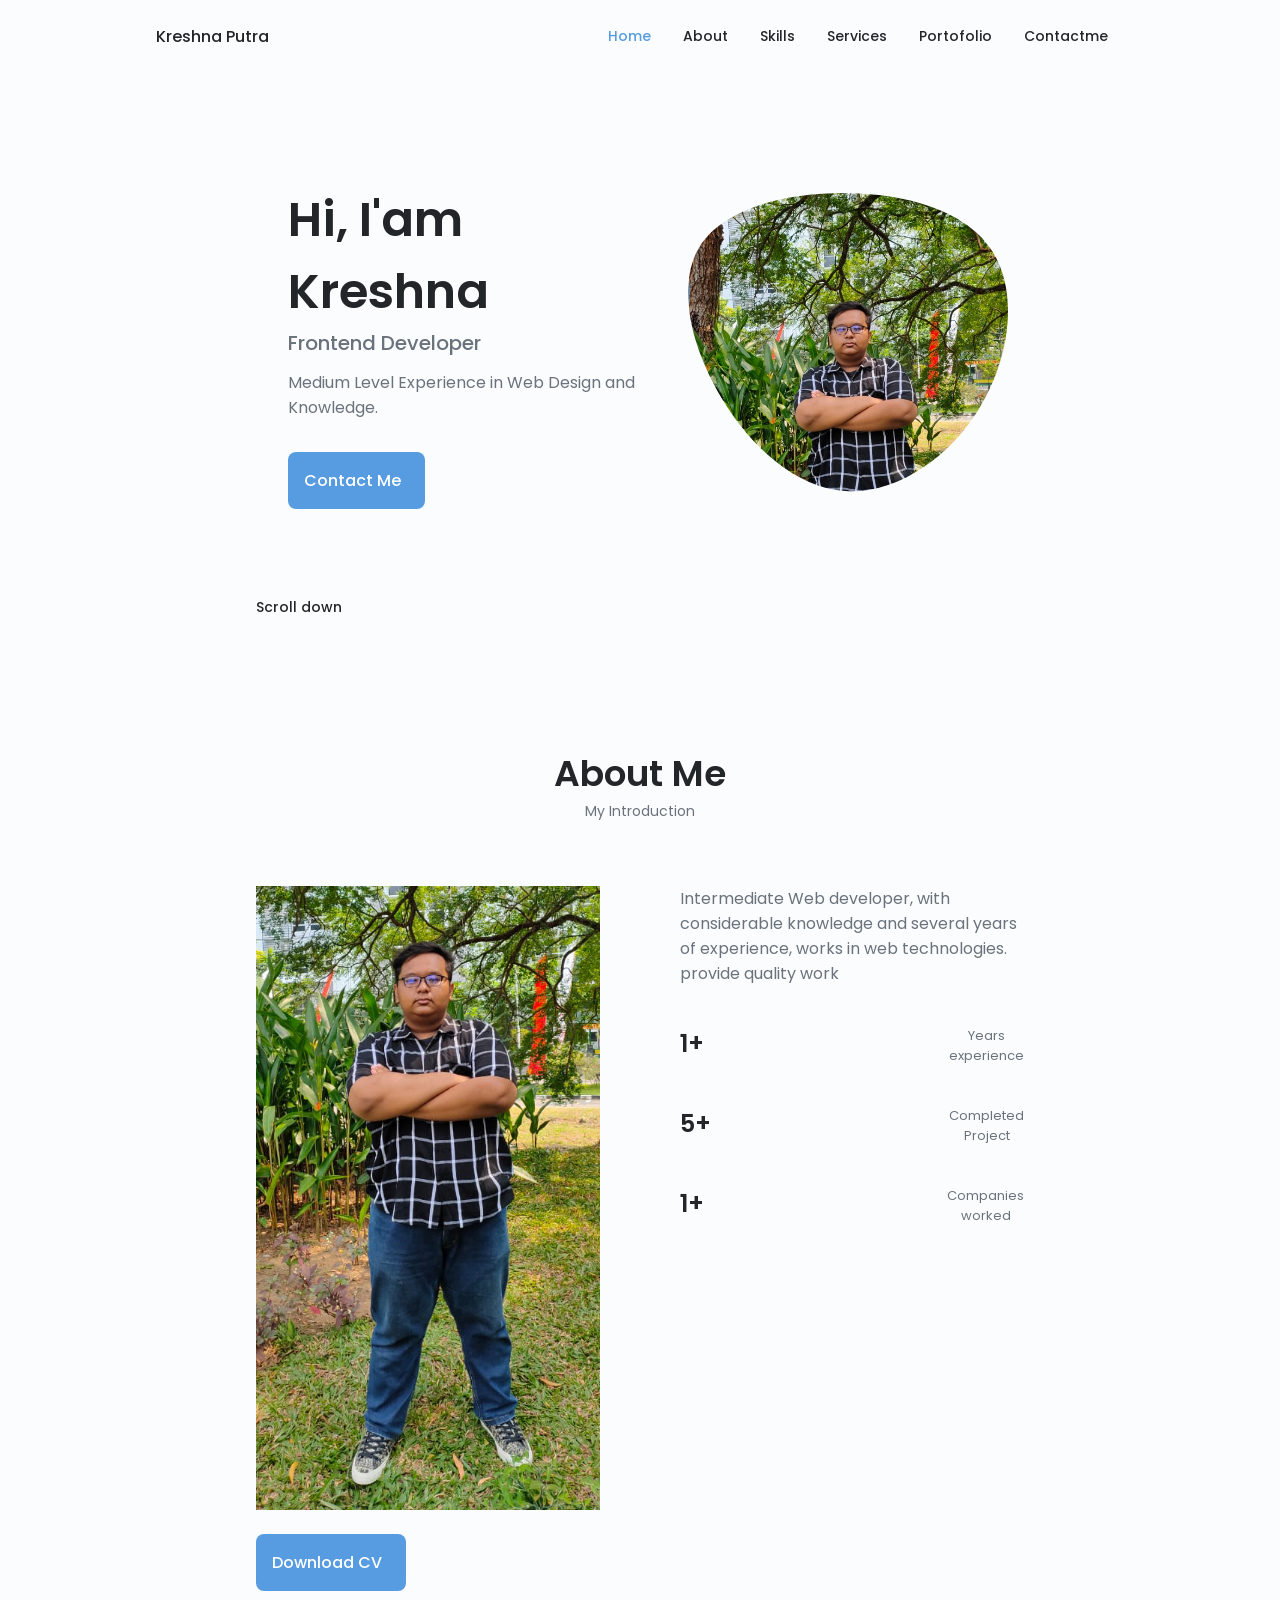
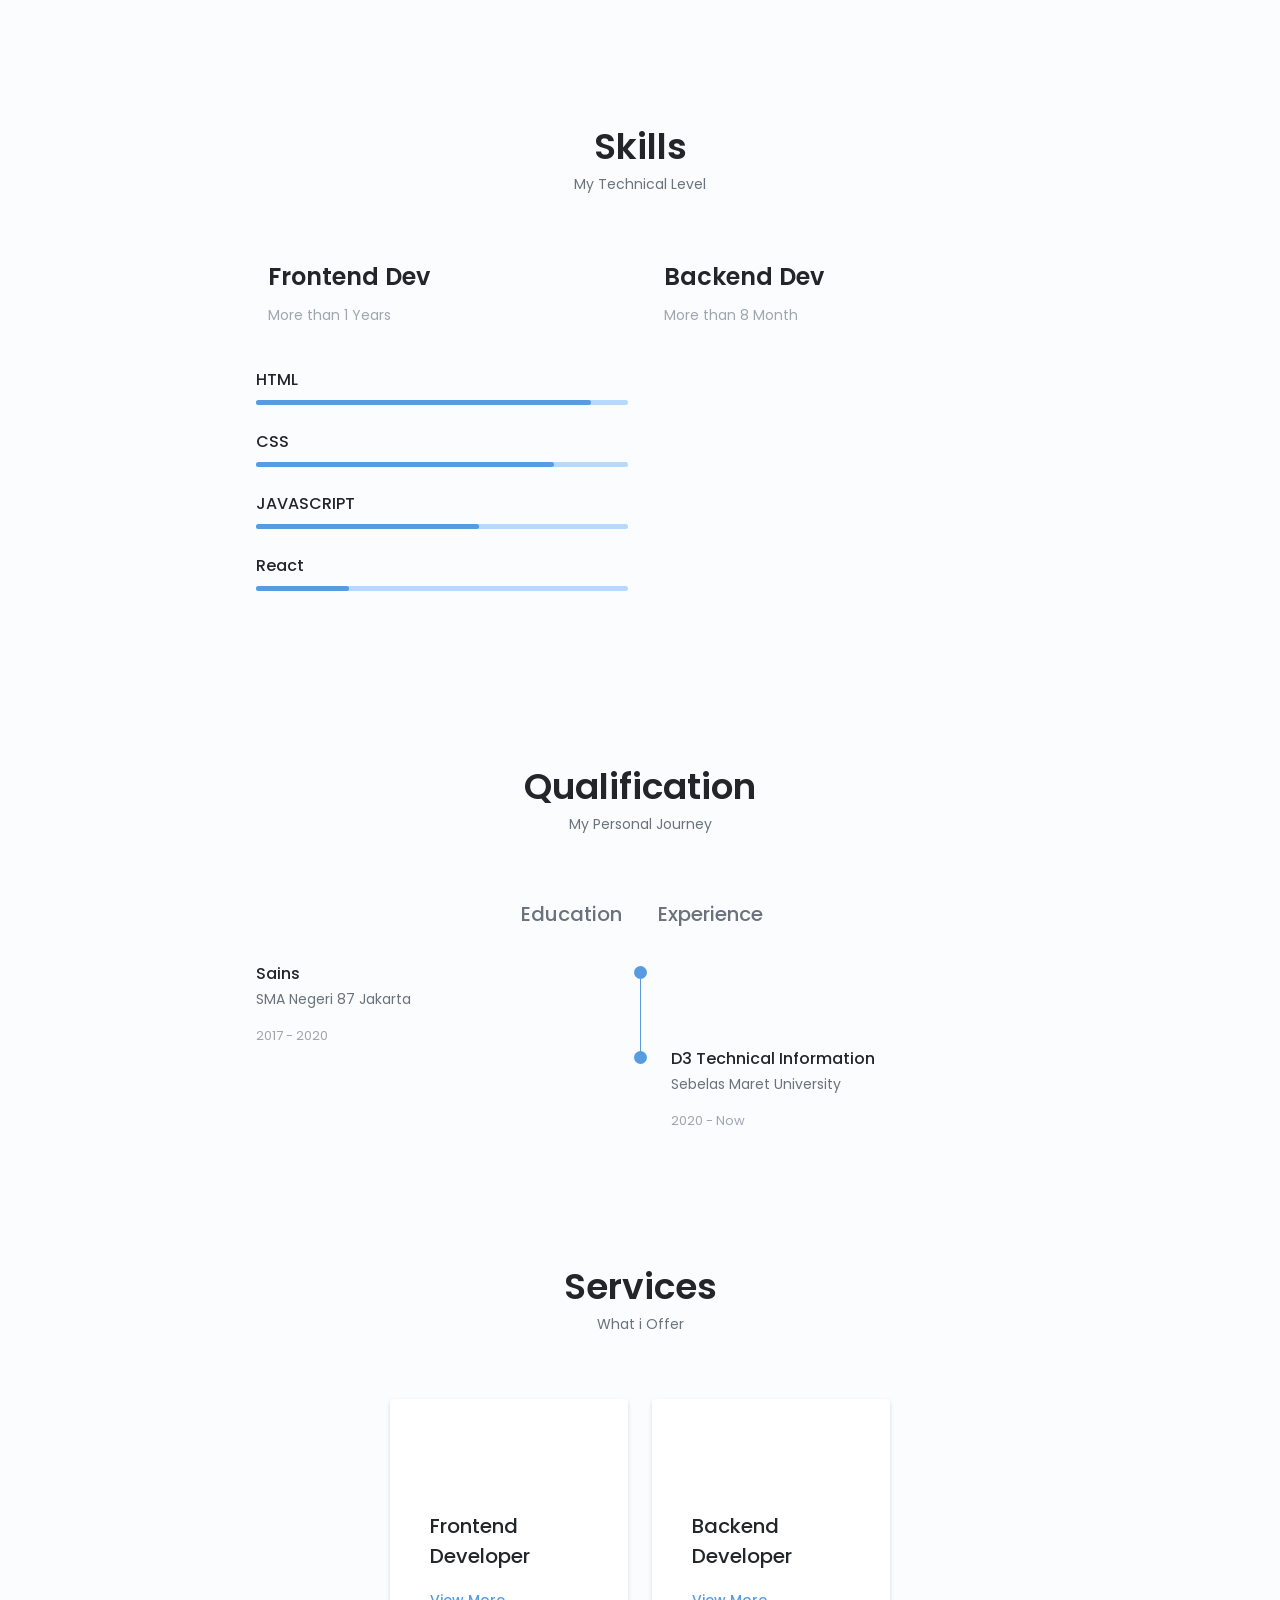
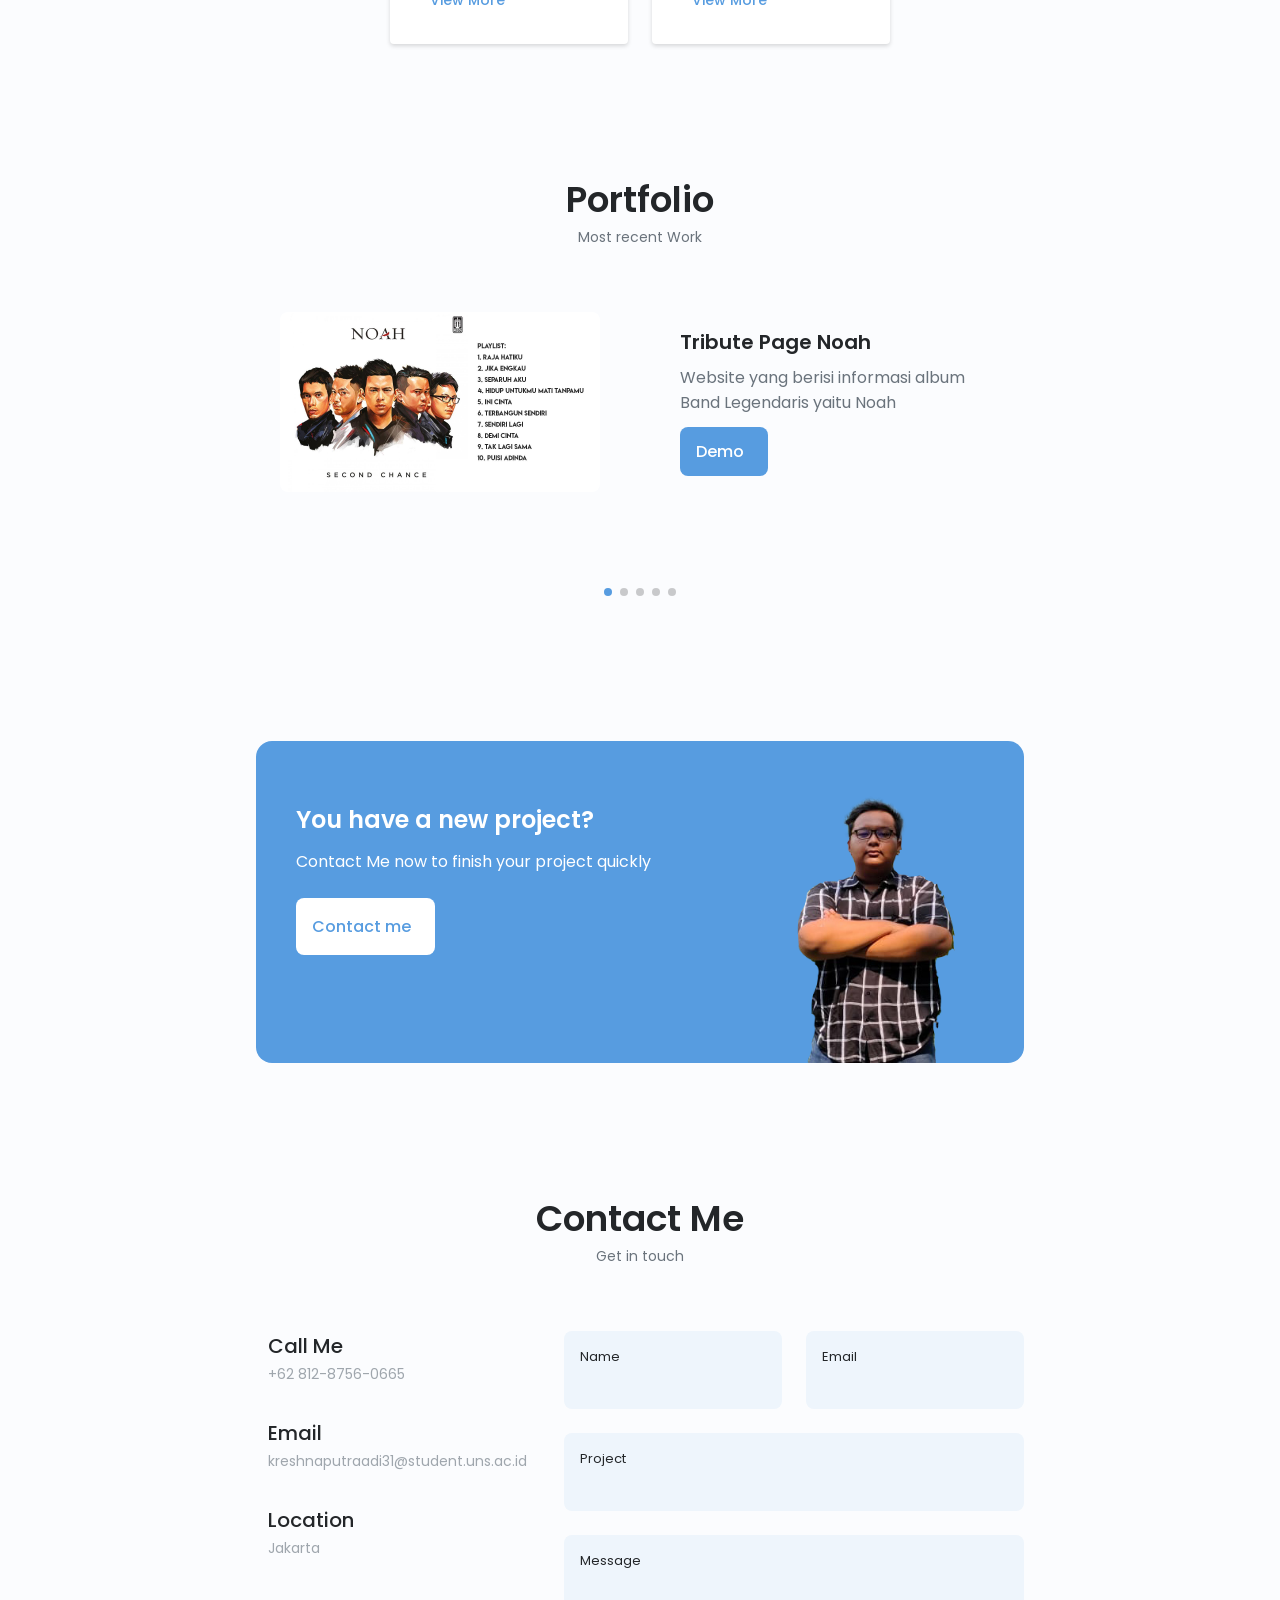
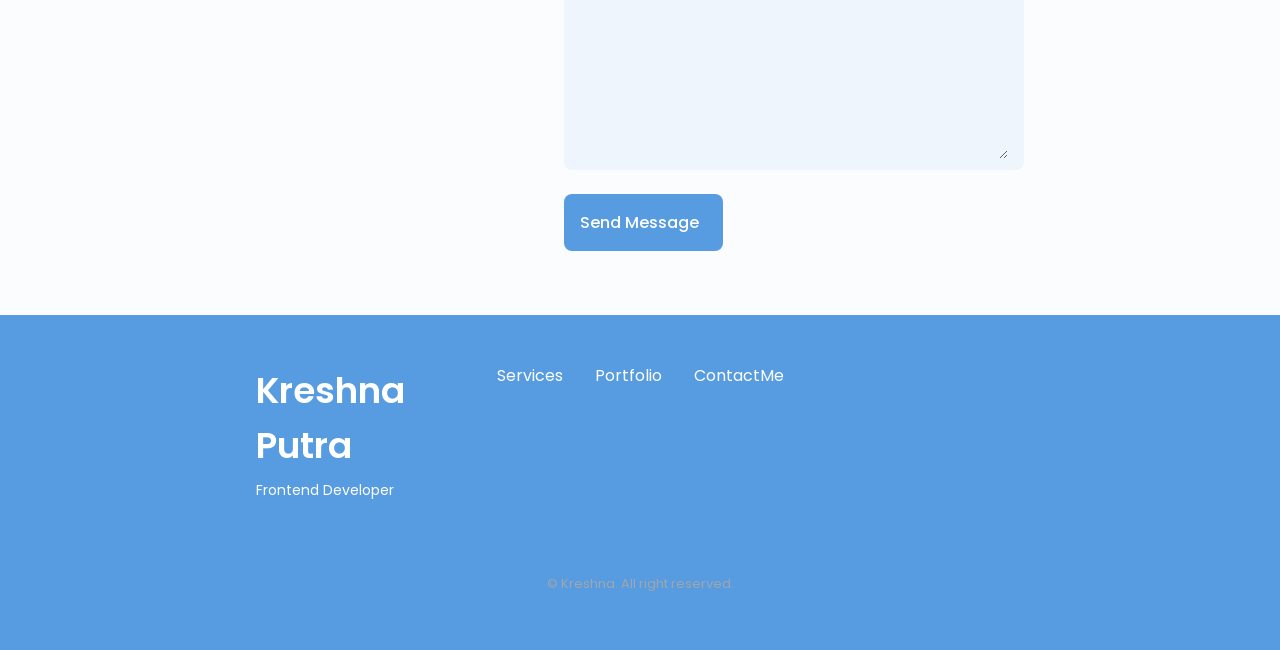
==== index.html @ b6e84d21 "Update CV" ====
<!DOCTYPE html>
<html lang="en">

<head>
  <meta charset="UTF-8" />
  <meta http-equiv="X-UA-Compatible" content="IE=edge" />
  <meta name="viewport" content="width=device-width, initial-scale=1.0" />
  <!-- =================== UNICONS ==================== -->
  <link rel="stylesheet" href="https://unicons.iconscout.com/release/v4.0.0/css/line.css" />
  <!-- =====================SWIPER CSS================== -->
  <link rel="stylesheet" href="assets/css/swiper-bundle.min.css" />
  <!-- ==================== CSS =================== -->
  <link rel="stylesheet" href="assets/css/styles.css" />
  <title>Portofolio | Kreshna Putra</title>
</head>

<body>
  <!--==================== HEADER ====================-->
  <header class="header" id="header">
    <nav class="nav container">
      <a href="#" class="nav__logo">Kreshna Putra</a>
      <div class="nav__menu" id="nav-menu">
        <ul class="nav__list grid">
          <li class="nav__item">
            <a href="#home" class="nav__link active-link"> <i class="uil uil-estate nav__icon"></i> Home </a>
          </li>
          <li class="nav__item">
            <a href="#about" class="nav__link"> <i class="uil uil-user nav__icon"></i> About </a>
          </li>
          <li class="nav__item">
            <a href="#skills" class="nav__link"> <i class="uil uil-file-alt nav__icon"></i> Skills </a>
          </li>
          <li class="nav__item">
            <a href="#services" class="nav__link"> <i class="uil uil-briefcase-alt nav__icon"></i> Services </a>
          </li>
          <li class="nav__item">
            <a href="#portfolio" class="nav__link"> <i class="uil uil-scenery nav__icon"></i> Portofolio </a>
          </li>
          <li class="nav__item">
            <a href="#contact" class="nav__link"> <i class="uil uil-message nav__icon"></i> Contactme </a>
          </li>
        </ul>
        <i class="uil uil-times nav__close" id="nav-close"></i>
      </div>

      <div class="nav__btns">
        <!-- Theme Change Button -->
        <i class="uil uil-moon change-theme" id="theme-button"></i>

        <div class="nav__toggle" id="nav-toggle">
          <i class="uil uil-apps"></i>
        </div>
      </div>
    </nav>
  </header>

  <!--==================== MAIN ====================-->
  <main class="main">
    <!--==================== HOME ====================-->
    <section class="home section" id="home">
      <div class="home__container container grid">
        <div class="home__content grid">
          <div class="home__social">
            <a href="https://instagram.com/kreshnaputraaw?utm_medium=copy_link" target="_blank"
              class="home__social-icon"> <i class="uil uil-instagram"></i> </a>
            <a href="http://line.me/ti/p/~kreshnaputraadi/" target="_blank" class="home__social-icon"> <i
                class="uil uil-line"></i> </a>
            <a href="https://github.com/kreshna3131/" target="_blank" class="home__social-icon"> <i
                class="uil uil-github-alt"></i> </a>
          </div>
          <div class="home__img">
            <svg class="home__blob" viewBox="0 0 200 187" xmlns="http://www.w3.org/2000/svg"
              xmlns:xlink="http://www.w3.org/1999/xlink">
              <mask id="mask0" mask-type="alpha">
                <path d="M190.312 36.4879C206.582 62.1187 201.309 102.826 182.328 134.186C163.346 165.547 
                    130.807 187.559 100.226 186.353C69.6454 185.297 41.0228 161.023 21.7403 129.362C2.45775 
                    97.8511 -7.48481 59.1033 6.67581 34.5279C20.9871 10.1032 59.7028 -0.149132 97.9666 
                    0.00163737C136.23 0.303176 174.193 10.857 190.312 36.4879Z" />
              </mask>
              <g mask="url(#mask0)">
                <path d="M190.312 36.4879C206.582 62.1187 201.309 102.826 182.328 134.186C163.346 
                    165.547 130.807 187.559 100.226 186.353C69.6454 185.297 41.0228 161.023 21.7403 
                    129.362C2.45775 97.8511 -7.48481 59.1033 6.67581 34.5279C20.9871 10.1032 59.7028 
                    -0.149132 97.9666 0.00163737C136.23 0.303176 174.193 10.857 190.312 36.4879Z" />
                <image class="home__blob-img" x="-23" y="-100" href="assets/img/kreshna1.jpeg" />
              </g>
            </svg>
          </div>
          <div class="home__data">
            <h1 class="home__title">Hi, I'am Kreshna</h1>
            <h3 class="home__subtitle">Frontend Developer</h3>
            <p class="home__description">Medium Level Experience in Web Design and Knowledge.</p>
            <a href="#contact" class="button button--flex"> Contact Me <i class="uil uil-message button__icon"></i> </a>
          </div>
        </div>

        <div class="home__scroll">
          <a href="" class="home_scroll-button button--flex"> <i class="uil uil-mouse-alt home__scroll-mouse"></i> <span
              class="home__scroll-name">Scroll down</span> <i class="uil uil-arrow-down home__scroll-arrow"></i> </a>
        </div>
      </div>
    </section>

    <!--==================== ABOUT ====================-->
    <section class="about section" id="about">
      <h2 class="section__title">About Me</h2>
      <span class="section__subtitle">My Introduction</span>

      <div class="about__container container grid">
        <img src="assets/img/kreshna3.jpeg" class="about__img" alt="" />
        <div class="about__data">
          <p class="about__description">Intermediate Web developer, with considerable knowledge and several years of
            experience, works in web technologies. provide quality work</p>

          <div class="about__info">
            <span class="about__info-title">1+</span>
            <span class="about__info-name">Years <br />
              experience</span>
          </div>
          <div class="about__info">
            <span class="about__info-title">5+</span>
            <span class="about__info-name">Completed <br />
              Project</span>
          </div>
          <div class="about__info">
            <span class="about__info-title">1+</span>
            <span class="about__info-name">Companies <br />
              worked</span>
          </div>
        </div>

        <div class="about__buttons">
          <a download="CV Kreshna Putra" href="assets/pdf/kreshnacv.pdf" target="_blank" class="button button--flex">
            Download CV <i class="uil uil-download-alt button__icon"></i> </a>
        </div>
      </div>
    </section>

    <!--==================== SKILLS ====================-->
    <section class="skills section" id="skills">
      <h2 class="section__title">Skills</h2>
      <span class="section__subtitle">My Technical Level</span>
      <div class="skills__container container grid">
        <div class="">
          <!-- ==================skills 1================== -->
          <div class="skills__content skills__open">
            <div class="skills__header">
              <i class="uil uil-brackets-curly skills__icon"></i>

              <div class="">
                <h1 class="skills__titles">Frontend Dev</h1>
                <span class="skills__subtitle">More than 1 Years</span>
              </div>

              <i class="uil uil-angle-down skills__arrow"></i>
            </div>

            <div class="skills__list grid">
              <div class="skills__data">
                <div class="skills__titles">
                  <h3 class="skills__name">HTML</h3>
                  <!-- <span class="skills__number">90%</span> -->
                </div>
                <div class="skills__bar">
                  <span class="skills__percentage skills__html"></span>
                </div>
              </div>

              <div class="skills__data">
                <div class="skills__titles">
                  <h3 class="skills__name">CSS</h3>
                  <!-- <span class="skills__number">80%</span> -->
                </div>
                <div class="skills__bar">
                  <span class="skills__percentage skills__css"></span>
                </div>
              </div>

              <div class="skills__data">
                <div class="skills__titles">
                  <h3 class="skills__name">JAVASCRIPT</h3>
                  <!-- <span class="skills__number">60%</span> -->
                </div>
                <div class="skills__bar">
                  <span class="skills__percentage skills__js"></span>
                </div>
              </div>

              <div class="skills__data">
                <div class="skills__titles">
                  <h3 class="skills__name">React</h3>
                  <!-- <span class="skills__number">85%</span> -->
                </div>
                <div class="skills__bar">
                  <span class="skills__percentage skills__react"></span>
                </div>
              </div>
            </div>
          </div>
        </div>

        <div>
          <!-- ==================skills 2================== -->
          <div class="skills__content skills__close">
            <div class="skills__header">
              <i class="uil uil-server-network skills__icon"></i>

              <div class="">
                <h1 class="skills__titles">Backend Dev</h1>
                <span class="skills__subtitle">More than 8 Month</span>
              </div>

              <i class="uil uil-angle-down skills__arrow"></i>
            </div>

            <div class="skills__list grid">
              <div class="skills__data">
                <div class="skills__titles">
                  <h3 class="skills__name">PHP</h3>
                  <!-- <span class="skills__number">80%</span> -->
                </div>
                <div class="skills__bar">
                  <span class="skills__percentage skills__php"></span>
                </div>
              </div>

              <div class="skills__data">
                <div class="skills__titles">
                  <h3 class="skills__name">Node JS</h3>
                  <!-- <span class="skills__number">70%</span> -->
                </div>
                <div class="skills__bar">
                  <span class="skills__percentage skills__node"></span>
                </div>
              </div>

              <div class="skills__data">
                <div class="skills__titles">
                  <h3 class="skills__name">Python</h3>
                  <!-- <span class="skills__number">55%</span> -->
                </div>
                <div class="skills__bar">
                  <span class="skills__percentage skills__python"></span>
                </div>
              </div>
            </div>
          </div>
        </div>
      </div>
    </section>

    <!--==================== QUALIFICATION ====================-->
    <section class="qualification section">
      <h2 class="section__title">Qualification</h2>
      <span class="section__subtitle">My Personal Journey</span>

      <div class="qualification__container container">
        <div class="qualification__tabs">
          <div class="qualification__button button--flex" data-target="#education">
            <i class="uil uil-graduation-cap qualification__icon"></i>
            Education
          </div>

          <div class="qualification__button button--flex" data-target="#experience">
            <i class="uil uil-trophy qualification__icon"></i>
            Experience
          </div>
        </div>
        <div class="qualification__sections"></div>
        <!--==================== QUALIFICATION CONTENT 1 ====================-->
        <div class="qualification__content qualification__active" data-content id="education">
          <!--==================== QUALIFICATION 1 ====================-->
          <div class="qualification__data">
            <div>
              <h3 class="qualification__title">Sains</h3>
              <span class="qualification__subtitle">SMA Negeri 87 Jakarta</span>
              <div class="qualification__calendar">
                <i class="uil uil-calendar-alt"></i>
                2017 - 2020
              </div>
            </div>

            <div>
              <span class="qualification__rounder"></span>
              <span class="qualification__line"></span>
            </div>
          </div>

          <!--==================== QUALIFICATION 2 ====================-->
          <div class="qualification__data">
            <div></div>

            <div>
              <span class="qualification__rounder"></span>
              <!-- <span class="qualification__line"></span> -->
            </div>

            <div>
              <h3 class="qualification__title">D3 Technical Information</h3>
              <span class="qualification__subtitle">Sebelas Maret University</span>
              <div class="qualification__calendar">
                <i class="uil uil-calendar-alt"></i>
                2020 - Now
              </div>
            </div>
          </div>
        </div>

        <!--==================== QUALIFICATION CONTENT 2 ====================-->
        <div class="qualification__content" data-content id="experience">
          <!--==================== QUALIFICATION 1 ====================-->
          <div class="qualification__data">
            <div>
              <h3 class="qualification__title">1st Place SMART INOTEK 2021</h3>
              <!-- <span class="qualification__subtitle">UNS</span> -->
              <div class="qualification__calendar">
                <i class="uil uil-calendar-alt"></i>
                2021
                <br /><br />
              </div>
            </div>

            <div>
              <span class="qualification__rounder"></span>
              <span class="qualification__line"></span>
            </div>
          </div>

          <!--==================== QUALIFICATION 2 ====================-->
          <div class="qualification__data">
            <div></div>

            <div>
              <span class="qualification__rounder"></span>
              <span class="qualification__line"></span>
            </div>

            <div>
              <h3 class="qualification__title">2nd Place SMART IT FEST</h3>
              <!-- <span class="qualification__subtitle">UNS</span> -->
              <div class="qualification__calendar">
                <i class="uil uil-calendar-alt"></i>
                2021
                <br /><br />
              </div>
            </div>
          </div>

          <!--==================== QUALIFICATION 3 ====================-->
          <div class="qualification__data">
            <div>
              <h3 class="qualification__title">1st Place SMART CRENOTECH</h3>
              <!-- <span class="qualification__subtitle">UNS</span> -->
              <div class="qualification__calendar">
                <i class="uil uil-calendar-alt"></i>
                2021
                <br /><br />
              </div>
            </div>

            <div>
              <span class="qualification__rounder"></span>
              <span class="qualification__line"></span>
            </div>
          </div>
          <!--==================== QUALIFICATION 4 ====================-->
          <div class="qualification__data">
            <div></div>

            <div>
              <span class="qualification__rounder"></span>
              <span class="qualification__line"></span>
            </div>

            <div>
              <h3 class="qualification__title">Responsive Web Design</h3>
              <span class="qualification__subtitle">Freecodecamp</span>
              <div class="qualification__calendar">
                <i class="uil uil-calendar-alt"></i>
                22 July 2021
              </div>
            </div>
          </div>

          <!--==================== QUALIFICATION 5 ====================-->
          <div class="qualification__data">
            <div>
              <h3 class="qualification__title">Javascript Algorithms and Data Structure</h3>
              <span class="qualification__subtitle">Freecodecamp</span>
              <div class="qualification__calendar">
                <i class="uil uil-calendar-alt"></i>
                31 July 2021
              </div>
            </div>

            <div>
              <span class="qualification__rounder"></span>
              <span class="qualification__line"></span>
            </div>
          </div>

          <!--==================== QUALIFICATION 6 ====================-->
          <div class="qualification__data">
            <div></div>

            <div>
              <span class="qualification__rounder"></span>
              <span class="qualification__line"></span>
            </div>

            <div>
              <h3 class="qualification__title">Front End Libraries</h3>
              <span class="qualification__subtitle">Freecodecamp</span>
              <div class="qualification__calendar">
                <i class="uil uil-calendar-alt"></i>
                8 August 2021
              </div>
            </div>
          </div>

          <!--==================== QUALIFICATION 7 ====================-->
          <div class="qualification__data">
            <!-- <div></div> -->
            
            <div>
              <h3 class="qualification__title">Finalis Gemastik</h3>
              <span class="qualification__subtitle">Puspernas</span>
              <div class="qualification__calendar">
                <i class="uil uil-calendar-alt"></i>
                2021
              </div>
            </div>
            <div>
              <span class="qualification__rounder"></span>
              <!-- <span class="qualification__line"></span> -->
            </div>
          </div>
        </div>
    </section>

    <!--==================== SERVICES ====================-->
    <section class="services section" id="services">
      <h2 class="section__title">Services</h2>
      <span class="section__subtitle">What i Offer</span>

      <div class="services__container container grid">
        <!-- ================= SERVICES 1 ===================== -->
        <div class="services__content">
          <div>
            <i class="uil uil-arrow services__icon"></i>
            <h3 class="services__title">
              Frontend <br />
              Developer
            </h3>
          </div>

          <span class="button button--flex button--small button--link services__button">
            View More
            <i class="uil uil-arrow-right button__icon"></i>
          </span>

          <div class="services__modal">
            <div class="services__modal-content">
              <h4 class="services__modal-title">
                Frontend <br />
                Developer
              </h4>
              <i class="uil uil-times services__modal-close"></i>

              <ul class="services__modal-services grid">
                <li class="services__modal-service">
                  <i class="uil uil-check-circle services__modal-icon"></i>
                  <p>I develop the user interface</p>
                </li>
                <li class="services__modal-service">
                  <i class="uil uil-check-circle services__modal-icon"></i>
                  <p>Web Page Development</p>
                </li>
                <li class="services__modal-service">
                  <i class="uil uil-check-circle services__modal-icon"></i>
                  <p>I create ux element interactions</p>
                </li>
              </ul>
            </div>
          </div>
        </div>

        <!-- ================= SERVICES 2 ===================== -->
        <div class="services__content">
          <div>
            <i class="uil uil-database services__icon"></i>
            <h3 class="services__title">
              Backend <br />
              Developer
            </h3>
          </div>

          <span class="button button--flex button--small button--link services__button">
            View More
            <i class="uil uil-arrow-right button__icon"></i>
          </span>

          <div class="services__modal">
            <div class="services__modal-content">
              <h4 class="services__modal-title">
                Backend <br />
                Developer
              </h4>
              <i class="uil uil-times services__modal-close"></i>

              <ul class="services__modal-services grid">
                <li class="services__modal-service">
                  <i class="uil uil-check-circle services__modal-icon"></i>
                  <p>I Develop Website Database</p>
                </li>
                <li class="services__modal-service">
                  <i class="uil uil-check-circle services__modal-icon"></i>
                  <p>Web Database Development</p>
                </li>
                <li class="services__modal-service">
                  <i class="uil uil-check-circle services__modal-icon"></i>
                  <p>Website Database Scripting</p>
                </li>
              </ul>
            </div>
          </div>
        </div>
      </div>
    </section>

    <!--==================== PORTFOLIO ====================-->
    <section class="portfolio section" id="portfolio">
      <h2 class="section__title">Portfolio</h2>
      <span class="section__subtitle">Most recent Work</span>

      <div class="portfolio__container container swiper-container swiper">
        <div class="swiper-wrapper">
          <!-- ========== PORTFOLIO 1 ========== -->
          <div class="portfolio__content grid swiper-slide">
            <img src="assets/img/noah.jpg" alt="" class="portfolio__img" />

            <div class="portfolio__data">
              <h3 class="portfolio__title">Tribute Page Noah</h3>
              <p class="portfolio__description">Website yang berisi informasi album Band Legendaris yaitu Noah</p>
              <a href="https://kreshna3131.github.io/Tribute-Pages-Noah/" target="_blank"
                class="button button--flex button--small portfolio__button">
                Demo
                <i class="uil uil-arrow-right button__icon"></i>
              </a>
            </div>
          </div>
          <!-- ========== PORTFOLIO 2 ========== -->
          <div class="portfolio__content grid swiper-slide">
            <img src="assets/img/company.png" alt="" class="portfolio__img" />

            <div class="portfolio__data">
              <h3 class="portfolio__title">Company Website</h3>
              <p class="portfolio__description">Website yang didalamnya berisi sebuah tampilan untuk website pekerjaan
              </p>
              <a href="https://kreshna3131.github.io/Company-Website/" target="_blank"
                class="button button--flex button--small portfolio__button">
                Demo
                <i class="uil uil-arrow-right button__icon"></i>
              </a>
            </div>
          </div>
          <!-- ========== PORTFOLIO 3 ========== -->
          <div class="portfolio__content grid swiper-slide">
            <img src="assets/img/labirin.jpg" alt="" class="portfolio__img" />

            <div class="portfolio__data">
              <h3 class="portfolio__title">Labirin Game</h3>
              <p class="portfolio__description">Game Labirin berbentuk Website sederhana</p>
              <a href="https://kreshna3131.github.io/Labirin-Game/" target="_blank"
                class="button button--flex button--small portfolio__button">
                Demo
                <i class="uil uil-arrow-right button__icon"></i>
              </a>
            </div>
          </div>
          <!-- ========== PORTFOLIO 4 ========== -->
          <div class="portfolio__content grid swiper-slide">
            <img src="assets/img/tictactoe.png" alt="" class="portfolio__img" />

            <div class="portfolio__data">
              <h3 class="portfolio__title">Tic Tac Toe Game</h3>
              <p class="portfolio__description">Sebuah game jadul berbentuk Website sederhana</p>
              <a href="https://kreshna3131.github.io/Tic-Tac-Toe/" target="_blank"
                class="button button--flex button--small portfolio__button">
                Demo
                <i class="uil uil-arrow-right button__icon"></i>
              </a>
            </div>
          </div>
          <!-- ========== PORTFOLIO 5 ========== -->
          <div class="portfolio__content grid swiper-slide">
            <img src="assets/img/movietv.png" alt="" class="portfolio__img" />

            <div class="portfolio__data">
              <h3 class="portfolio__title">Movie & TV</h3>
              <p class="portfolio__description">Website sederhana yang berisi Film dan TV menggunakan API Movie dan React JS</p>
              <a href="https://mymovietv.netlify.app/" target="_blank"
                class="button button--flex button--small portfolio__button">
                Demo
                <i class="uil uil-arrow-right button__icon"></i>
              </a>
            </div>
          </div>
        </div>

        <!-- Add Arrows -->
        <div class="swiper-button-next">
          <i class="uil uil-angle-right-b swiper-portfolio-icon"></i>
        </div>
        <div class="swiper-button-prev">
          <i class="uil uil-angle-left-b swiper-portfolio-icon"></i>
        </div>

        <!-- Add Pagination -->
        <br /><br /><br />
        <div class="swiper-pagination"></div>
      </div>
    </section>

    <!--==================== PROJECT IN MIND ====================-->
    <section class="project section">
      <div class="project__bg">
        <div class="project__container container grid">
          <div class="project__data">
            <h2 class="project__title">You have a new project?</h2>
            <p class="project__description">Contact Me now to finish your project quickly</p>
            <a href="#contact" class="button button--flex button--white">Contact me
              <i class="uil uil-message project__icon button__icon"></i>
            </a>
          </div>

          <img src="assets/img/kreshna2.png" alt="" class="project__img" />
        </div>
      </div>
    </section>

    <!--==================== CONTACT ME ====================-->
    <section class="contact section" id="contact">
      <h2 class="section__title">Contact Me</h2>
      <span class="section__subtitle">Get in touch</span>

      <div class="contact__container container grid">
        <div>
          <div class="contact__information">
            <i class="uil uil-phone contact__icon"></i>

            <div>
              <h3 class="contact__title">Call Me</h3>
              <span class="contact__subtitle">+62 812-8756-0665</span>
            </div>
          </div>

          <div class="contact__information">
            <i class="uil uil-envelope contact__icon"></i>

            <div>
              <h3 class="contact__title">Email</h3>
              <span class="contact__subtitle">kreshnaputraadi31@student.uns.ac.id</span>
            </div>
          </div>

          <div class="contact__information">
            <i class="uil uil-map-marker contact__icon"></i>

            <div>
              <h3 class="contact__title">Location</h3>
              <span class="contact__subtitle">Jakarta</span>
            </div>
          </div>
        </div>

        <form action="" class="contact__form grid">
          <div class="contact__inputs grid">
            <div class="contact__content">
              <label for="" class="contact__label">Name</label>
              <input type="text" class="contact__input" />
            </div>
            <div class="contact__content">
              <label for="" class="contact__label">Email</label>
              <input type="email" class="contact__input" />
            </div>
          </div>

          <div class="contact__content">
            <label for="" class="contact__label">Project</label>
            <input type="text" class="contact__input" />
          </div>
          <div class="contact__content">
            <label for="" class="contact__label">Message</label>
            <textarea name="" class="contact__input" id="" cols="0" rows="7"></textarea>
          </div>

          <div>
            <a href="#" class="button button--flex"> Send Message <i class="uil uil-message button__icon"></i> </a>
          </div>
        </form>
      </div>
    </section>
  </main>

  <!--==================== FOOTER ====================-->
  <footer class="footer">
    <div class="footer__bg">
      <div class="footer__container container grid">
        <div>
          <h1 class="footer__title">Kreshna Putra</h1>
          <span class="footer__subtitle">Frontend Developer</span>
        </div>

        <ul class="footer__links">
          <li>
            <a href="#services" class="footer__link">Services</a>
          </li>
          <li>
            <a href="#portfolio" class="footer__link">Portfolio</a>
          </li>
          <li>
            <a href="#contact" class="footer__link">ContactMe</a>
          </li>
        </ul>

        <div class="footer__socials">
          <a href="http://line.me/ti/p/~kreshnaputraadi/" target="_blank" class="footer__social"> <i
              class="uil uil-line"></i> </a>
          <a href="https://github.com/kreshna3131/" target="_blank" class="footer__social"> <i
              class="uil uil-github-alt"></i> </a>
          <a href="https://www.twitter.com/" target="_blank" class="footer__social"><i
              class="uil uil-twitter-alt"></i></a>
        </div>
      </div>

      <p class="footer__copy">&#169; Kreshna. All right reserved.</p>
    </div>
  </footer>

  <!--==================== SCROLL TOP ====================-->
  <a href="#" class="scrollup" id="scrollup">
    <i class="uil uil-arrow-up scrollup__icon"></i>
  </a>

  <!--==================== SWIPER JS ====================-->
  <script src="assets/js/swiper-bundle.min.js"></script>

  <!--==================== MAIN JS ====================-->
  <script src="assets/js/main.js"></script>
</body>

</html>
---- assets/css/styles.css ----
/*==================== GOOGLE FONTS ====================*/
@import url("https://fonts.googleapis.com/css2?family=Karla:wght@300;400;500;600;700;800&family=Poppins:wght@400;500;600&family=Spectral:wght@200;300;400;500;600;700;800&display=swap");

/*==================== VARIABLES CSS ====================*/
:root {
  --header-height: 3rem;

  /*========== Colors ==========*/
  /* Change favorite color */
  --hue-color: 210; /*Purple 250 - Green 142 - Blue 230 - Pink 340*/

  /* HSL color mode */
  --first-color: hsl(var(--hue-color), 69%, 61%);
  --first-color-second: hsl(var(--hue-color), 69%, 61%);
  --first-color-alt: hsl(var(--hue-color), 57%, 53%);
  --first-color-lighter: hsl(var(--hue-color), 92%, 85%);
  --title-color: hsl(var(--hue-color), 8%, 15%);
  --text-color: hsl(var(--hue-color), 8%, 45%);
  --text-color-light: hsl(var(--hue-color), 8%, 65%);
  --input-color: hsl(var(--hue-color), 70%, 96%);
  --body-color: hsl(var(--hue-color), 60%, 99%);
  --container-color: #fff;
  --scroll-bar-color: hsl(var(--hue-color), 12%, 90%);
  --scroll-thumb-color: hsl(var(--hue-color), 12%, 80%);

  /*========== Font and typography ==========*/
  --body-font: "Poppins", sans-serif;

  /* .5rem = 8px, 1rem = 16px, 1.5rem = 24px ... */
  --big-font-size: 2rem;
  --h1-font-size: 1.5rem;
  --h2-font-size: 1.25rem;
  --h3-font-size: 1.125rem;
  --normal-font-size: 0.938rem;
  --small-font-size: 0.813rem;
  --smaller-font-size: 0.75rem;

  /*========== Font weight ==========*/
  --font-medium: 500;
  --font-semi-bold: 600;

  /*========== Margenes Bottom ==========*/
  /* .25rem = 4px, .5rem = 8px, .75rem = 12px ... */
  --mb-0-25: 0.25rem;
  --mb-0-5: 0.5rem;
  --mb-0-75: 0.75rem;
  --mb-1: 1rem;
  --mb-1-5: 1.5rem;
  --mb-2: 2rem;
  --mb-2-5: 2.5rem;
  --mb-3: 3rem;

  /*========== z index ==========*/
  --z-tooltip: 10;
  --z-fixed: 100;
  --z-modal: 1000;
}

/* Font size for large devices */
@media screen and (min-width: 968px) {
  :root {
    --big-font-size: 3rem;
    --h1-font-size: 2.25rem;
    --h2-font-size: 1.5rem;
    --h3-font-size: 1.25rem;
    --normal-font-size: 1rem;
    --small-font-size: 0.875rem;
    --smaller-font-size: 0.813rem;
  }
}

/*========== Variables Dark theme ==========*/
body.dark-theme {
  /* HSL color mode */
  --first-color-second: hsl(var(--hue-color), 30%, 8%);
  --title-color: hsl(var(--hue-color), 8%, 95%);
  --text-color: hsl(var(--hue-color), 8%, 75%);
  --input-color: hsl(var(--hue-color), 29%, 16%);
  --body-color: hsl(var(--hue-color), 28%, 12%);
  --container-color: hsl(var(--hue-color), 29%, 16%);
  --scroll-bar-color: hsl(var(--hue-color), 12%, 48%);
  --scroll-thumb-color: hsl(var(--hue-color), 12%, 36%);
}

/*========== Button Dark/Light ==========*/
.nav__btns {
  display: flex;
  align-items: center;
}

.change-theme {
  font-size: 1.25rem;
  color: var(--title-color);
  margin-right: var(--mb-1);
  cursor: pointer;
}

.change-theme:hover {
  color: var(--first-color);
}

/*==================== BASE ====================*/
* {
  box-sizing: border-box;
  padding: 0;
  margin: 0;
}

html {
  scroll-behavior: smooth;
}

body {
  margin: 0 0 var (--header-height) 0;
  font-family: var(--body-font);
  font-size: var(--normal-font-size);
  background-color: var(--body-color);
  color: var(--text-color);
}

h1,
h2,
h3,
h4 {
  color: var(--title-color);
  font-weight: var(--font-semi-bold);
}

ul {
  list-style: none;
}

a {
  text-decoration: none;
}

img {
  max-width: 100%;
  height: auto;
}

/*==================== REUSABLE CSS CLASSES ====================*/
.section {
  padding: 2rem 0 4rem;
}

.section__title {
  font-size: var(--h1-font-size);
}

.section__subtitle {
  display: block;
  font-size: var(--small-font-size);
  margin-bottom: var(--mb-3);
}

.section__title,
.section__subtitle {
  text-align: center;
}

/*==================== LAYOUT ====================*/
.container {
  max-width: 768px;
  margin-left: var(--mb-1-5);
  margin-right: var(--mb-1-5);
}

.grid {
  display: grid;
  gap: 1.5rem;
}

.header {
  width: 100%;
  position: fixed;
  bottom: 0;
  left: 0;
  z-index: var(--z-fixed);
  background-color: var(--body-color);
}

/*==================== NAV ====================*/
.nav {
  max-width: 968px;
  height: var(--header-height);
  display: flex;
  justify-content: space-between;
  align-items: center;
}

.nav__logo,
.nav__toggle {
  color: var(--title-color);
  font-weight: var(--font-medium);
}

.nav__logo:hover {
  color: var(--first-color);
}

.nav__toggle {
  font-size: 1.1rem;
  cursor: pointer;
}

.nav__toggle:hover {
  color: var(--first-color);
}

@media screen and (max-width: 767px) {
  .nav__menu {
    position: fixed;
    bottom: -100%;
    left: 0;
    width: 100%;
    background-color: var(--body-color);
    padding: 2rem 1.5rem 4rem;
    box-shadow: 0 -1px 4px rgba(red, green, blue, 0.15);
    border-radius: 1.5rem 1.5rem 0 0;
    -webkit-border-radius: 1.5rem 1.5rem 0 0;
    -moz-border-radius: 1.5rem 1.5rem 0 0;
    -ms-border-radius: 1.5rem 1.5rem 0 0;
    -o-border-radius: 1.5rem 1.5rem 0 0;
    transition: 0.3s;
    -webkit-transition: 0.3s;
    -moz-transition: 0.3s;
    -ms-transition: 0.3s;
    -o-transition: 0.3s;
  }
}

.nav__list {
  grid-template-columns: repeat(3, 1fr);
  gap: 2rem;
}

.nav__link {
  display: flex;
  flex-direction: column;
  align-items: center;
  font-size: var(--small-font-size);
  color: var(--title-color);
  font-weight: var(--font-medium);
}

.nav__link:hover {
  color: var(--first-color);
}

.nav__icon {
  font-size: 1.2rem;
}

.nav__close {
  position: absolute;
  right: 1.3rem;
  bottom: 0.5rem;
  font-size: 1.5rem;
  cursor: pointer;
  color: var(--first-color);
}

.nav__close:hover {
  color: var(--first-color-alt);
}

/* show menu */
.show-menu {
  bottom: 0;
}
/* Active link */
.active-link {
  color: var(--first-color);
}

/* Change background header */
.scroll-header {
  box-shadow: 0 -1px 4px rgba(0, 0, 0, 0.15);
}

/*==================== HOME ====================*/
.home__container {
  gap: 1rem;
}
.home__content {
  grid-template-columns: 0.5fr 3fr;
  padding-top: 3.5rem;
  align-items: center;
}

.home__social {
  display: grid;
  grid-template-columns: max-content;
  row-gap: 1rem;
}

.home__social-icon {
  font-size: 1.25rem;
  color: var(--first-color);
}

.home__social-icon:hover {
  color: var(--first-color-alt);
}

.home__blob {
  width: 200px;
  fill: var(--first-color);
}

.home__blob-img {
  width: 247px;
  height: 435px;
}

.home__data {
  grid-column: 1/3;
}

.home__title {
  font-size: var(--big-font-size);
}

.home__subtitle {
  font-size: var(--h3-font-size);
  color: var(--text-color);
  font-weight: var(--font-medium);
  margin-bottom: var(--mb-0-75);
}

.home__description {
  margin-bottom: var(--mb-2);
}

.home__scroll {
  display: none;
}

.home__scroll-button {
  color: var(--first-color);
  transition: 0.3s;
  -webkit-transition: 0.3s;
  -moz-transition: 0.3s;
  -ms-transition: 0.3s;
  -o-transition: 0.3s;
}

.home__scroll-button:hover {
  transform: translateY(0.25rem);
  -webkit-transform: translateY(0.25rem);
  -moz-transform: translateY(0.25rem);
  -ms-transform: translateY(0.25rem);
  -o-transform: translateY(0.25rem);
}

.home__scroll-mouse {
  font-size: 2rem;
}

.home__scroll-name {
  font-size: var(--small-font-size);
  color: var(--title-color);
  font-weight: var(--font-medium);
  margin-right: var(--mb-0-25);
}

.home__scroll-arrow {
  font-size: 1.25rem;
}
/*==================== BUTTONS ====================*/
.button {
  display: inline-block;
  background-color: var(--first-color);
  color: #fff;
  padding: 1rem;
  border-radius: 0.5rem;
  -webkit-border-radius: 0.5rem;
  -moz-border-radius: 0.5rem;
  -ms-border-radius: 0.5rem;
  -o-border-radius: 0.5rem;
  font-weight: var(--font-medium);
}

.button:hover {
  background-color: var(--first-color-alt);
}

.button__icon {
  font-size: 1.25rem;
  margin-left: var(--mb-0-5);
  transition: 0.3s;
  -webkit-transition: 0.3s;
  -moz-transition: 0.3s;
  -ms-transition: 0.3s;
  -o-transition: 0.3s;
}

.button--white {
  background-color: #fff;
  color: var(--first-color);
}

.button--white:hover {
  background-color: #fff;
}

.button--flex {
  display: inline-flex;
  align-items: center;
}

.button--small {
  padding: 0.75rem 1rem;
}

.button--link {
  padding: 0;
  background-color: transparent;
  color: var(--first-color);
}

.button--link:hover {
  background-color: transparent;
  color: var(--first-color-alt);
}
/*==================== ABOUT ====================*/
.about__ximg {
  width: 200px;
  border-radius: 0.5rem;
  -webkit-border-radius: 0.5rem;
  -moz-border-radius: 0.5rem;
  -ms-border-radius: 0.5rem;
  -o-border-radius: 0.5rem;
  justify-self: center;
  align-self: center;
}

.about__description {
  text-align: center;
  margin-bottom: var(--mb-2-5);
}

.about__info {
  display: flex;
  justify-content: space-evenly;
  margin-bottom: var(--mb-2-5);
}

.about__info-title {
  font-size: var(--h2-font-size);
  font-weight: var(--font-semi-bold);
  color: var(--title-color);
}

.about__info-name {
  font-size: var(--smaller-font-size);
}

.about__info-title,
.about__info-name {
  display: block;
  text-align: center;
}

.about__buttons {
  display: flex;
  justify-content: center;
}
/*==================== SKILLS ====================*/
.skills__container {
  row-gap: 0;
}

.skills__header {
  display: flex;
  align-items: center;
  margin-bottom: var(--mb-2-5);
  cursor: pointer;
}

.skills__icon,
.skills__arrow {
  font-size: 2rem;
  color: var(--first-color);
}

.skills__icon {
  margin-right: var(--mb-0-75);
}

.skills__title {
  font-size: var(--h3-font-size);
}

.skills__subtitle {
  font-size: var(--small-font-size);
  color: var(--text-color-light);
}

.skills__arrow {
  margin-left: auto;
  transition: 0.4s;
  -webkit-transition: 0.4s;
  -moz-transition: 0.4s;
  -ms-transition: 0.4s;
  -o-transition: 0.4s;
}

.skills_list {
  row-gap: 1.5rem;
  padding-left: 2.7rem;
}

.skills__titles {
  display: flex;
  justify-content: space-between;
  margin-bottom: var(--mb-0-5);
}

.skills__name {
  font-size: var(--normal-font-size);
  font-weight: var(--font-medium);
}

.skills__bar,
.skills__percentage {
  height: 5px;
  border-radius: 0.25rem;
  -webkit-border-radius: 0.25rem;
  -moz-border-radius: 0.25rem;
  -ms-border-radius: 0.25rem;
  -o-border-radius: 0.25rem;
}

.skills__bar {
  background-color: var(--first-color-lighter);
}

.skills__percentage {
  display: block;
  background-color: var(--first-color);
}

.skills__html {
  width: 90%;
}
.skills__css {
  width: 80%;
}
.skills__js {
  width: 60%;
}
.skills__react {
  width: 25%;
}
.skills__php {
  width: 57%;
}
.skills__node {
  width: 20%;
}
.skills__firebase {
  width: 5%;
}
.skills__python {
  width: 13%;
}

.skills__close .skills__list {
  height: 0;
  overflow: hidden;
}

.skills__open .skills__list {
  height: max-content;
  margin-bottom: var(--mb-2-5);
}

.skills__open .skills__arrow {
  transform: rotate(-180deg);
  -webkit-transform: rotate(-180deg);
  -moz-transform: rotate(-180deg);
  -ms-transform: rotate(-180deg);
  -o-transform: rotate(-180deg);
}
/*==================== QUALIFICATION ====================*/
.qualification__tabs {
  display: flex;
  justify-content: space-evenly;
  margin-bottom: var(--mb-2);
}

.qualification__button {
  font-size: var(--h3-font-size);
  font-weight: var(--font-medium);
  cursor: pointer;
}

.qualification__button:hover {
  color: var(--first-color);
}

.qualification__icon {
  font-size: 1.8rem;
  margin-right: var(--mb-0-25);
}

.qualification__data {
  display: grid;
  grid-template-columns: 1fr max-content 1fr;
  column-gap: 1.5rem;
}

.qualification__title {
  font-size: var(--normal-font-size);
  font-weight: var(--font-medium);
}

.qualification__subtitle {
  display: inline-block;
  font-size: var(--small-font-size);
  margin-bottom: var(--mb-1);
}

.qualification__calendar {
  font-size: var(--smaller-font-size);
  color: var(--text-color-light);
}

.qualification__rounder {
  display: inline-block;
  width: 13px;
  height: 13px;
  background-color: var(--first-color);
  border-radius: 50%;
  -webkit-border-radius: 50%;
  -moz-border-radius: 50%;
  -ms-border-radius: 50%;
  -o-border-radius: 50%;
}

.qualification__line {
  display: block;
  width: 1px;
  height: 100%;
  background-color: var(--first-color);
  transform: translate(6px, -7px);
  -webkit-transform: translate(6px, -7px);
  -moz-transform: translate(6px, -7px);
  -ms-transform: translate(6px, -7px);
  -o-transform: translate(6px, -7px);
}

.qualification [data-content] {
  display: none;
}

.qualification__active[data-content] {
  display: block;
}

.qualification__button.qualification__active {
  color: var(--first-color);
}
/*==================== SERVICES ====================*/
.services__container {
  gap: 1.5rem;
  grid-template-columns: repeat(2, 1fr);
}

.services__content {
  position: relative;
  background-color: var(--container-color);
  padding: 3.5rem 0.5rem 1.25rem 1.5rem;
  border-radius: 0.25rem;
  -webkit-border-radius: 0.25rem;
  -moz-border-radius: 0.25rem;
  -ms-border-radius: 0.25rem;
  -o-border-radius: 0.25rem;
  box-shadow: 0 2px 4px rgba(0, 0, 0, 0.15);
  transition: 0.3s;
  -webkit-transition: 0.3s;
  -moz-transition: 0.3s;
  -ms-transition: 0.3s;
  -o-transition: 0.3s;
}

.services__content:hover {
  box-shadow: 0 4px 8px rgba(0, 0, 0, 0.15);
}

.services__icon {
  display: block;
  font-size: 1.5rem;
  color: var(--first-color);
  margin-bottom: var(--mb-1);
}

.services__title {
  font-size: var(--h3-font-size);
  margin-bottom: var(--mb-1);
  font-weight: var(--font-medium);
}

.services__button {
  cursor: pointer;
  font-size: var(--small-font-size);
}

.services__button:hover .button__icon {
  transform: translateX(0.25rem);
  -webkit-transform: translateX(0.25rem);
  -moz-transform: translateX(0.25rem);
  -ms-transform: translateX(0.25rem);
  -o-transform: translateX(0.25rem);
}

.services__modal {
  position: fixed;
  top: 0;
  left: 0;
  right: 0;
  bottom: 0;
  background-color: rgba(0, 0, 0, 0.5);
  display: flex;
  align-items: center;
  justify-content: center;
  padding: 0 1rem;
  z-index: var(--z-modal);
  opacity: 0;
  visibility: hidden;
  transition: 0.3s;
}

.services__modal-content {
  position: relative;
  background-color: var(--container-color);
  padding: 1.5rem;
  border-radius: 0.5rem;
  -webkit-border-radius: 0.5rem;
  -moz-border-radius: 0.5rem;
  -ms-border-radius: 0.5rem;
  -o-border-radius: 0.5rem;
}

.services__modal-services {
  row-gap: 1rem;
}

.services__modal-service {
  display: flex;
}

.services__modal-title {
  font-size: var(--h3-font-size);
  font-weight: var(--font-medium);
  margin-bottom: var(--mb-1-5);
}

.services__modal-close {
  position: absolute;
  top: 1rem;
  right: 1rem;
  font-size: 1.5rem;
  color: var(first-color);
  cursor: pointer;
}

.services__modal-icon {
  color: var(--first-color);
  margin-right: var(--mb-0-25);
}

/* Active Modal */
.active-modal {
  opacity: 1;
  visibility: visible;
}

/*==================== PORTFOLIO ====================*/
.portfolio__container {
  overflow: initial;
}

.portfolio__content {
  padding: 0 1.5rem;
}

.portfolio__img {
  width: 265px;
  border-radius: 0.5rem;
  -webkit-border-radius: 0.5rem;
  -moz-border-radius: 0.5rem;
  -ms-border-radius: 0.5rem;
  -o-border-radius: 0.5rem;
  justify-self: center;
}

.portfolio__title {
  font-size: var(--h3-font-size);
  margin-bottom: var(--mb-0-5);
}

.portfolio__description {
  margin-bottom: var(--mb-0-75);
}

.portfolio__button:hover .button__icon {
  transform: translateX(0.25rem);
  -webkit-transform: translateX(0.25rem);
  -moz-transform: translateX(0.25rem);
  -ms-transform: translateX(0.25rem);
  -o-transform: translateX(0.25rem);
}

.swiper-button-prev::after,
.swiper-button-next::after {
  content: "";
}

.swiper-portfolio-icon {
  font-size: 2rem;
  color: var(--first-color);
}

.swiper-button-prev {
  left: -0.5rem;
}
.swiper-button-next {
  right: -0.5rem;
}

.swiper-horizontal > .swiper-pagination-bullets {
  bottom: -2.5rem;
}

.swiper-pagination-bullet-active {
  background-color: var(--first-color);
}

.swiper-button-prev,
.swiper-button-next,
.swiper-pagination-bullet {
  outline: none;
}

/*==================== PROJECT IN MIND ====================*/
.project {
  text-align: center;
}

.project__bg {
  background-color: var(--first-color-second);
}

.project__title {
  font-size: var(--h2-font-size);
  margin-bottom: var(--mb-0-75);
}

.project__description {
  margin-bottom: var(--mb-1-5);
}

.project__title,
.project__description {
  color: #fff;
}

.project__img {
  width: 232px;
  justify-self: center;
}

/*==================== CONTACT ME ====================*/
.contact__container {
  row-gap: 3rem;
}

.contact__information {
  display: flex;
  margin-bottom: var(--mb-2);
}

.contact__icon {
  font-size: 2rem;
  color: var(--first-color);
  margin-right: var(--mb-0-75);
}

.contact__title {
  font-size: var(--h3-font-size);
  font-weight: var(--font-medium);
}

.contact__subtitle {
  font-size: var(--small-font-size);
  color: var(--text-color-light);
}

.contact__content {
  background-color: var(--input-color);
  border-radius: 0.5rem;
  -webkit-border-radius: 0.5rem;
  -moz-border-radius: 0.5rem;
  -ms-border-radius: 0.5rem;
  -o-border-radius: 0.5rem;
  padding: 0.75rem 1rem 0.25rem;
}

.contact__label {
  font-size: var(--smaller-font-size);
  color: var(--title-color);
}

.contact__input {
  width: 100%;
  background-color: var(--input-color);
  color: var(--text-color);
  font-family: var(--body-font);
  font-size: var(--normal-font-size);
  border: none;
  outline: none;
  padding: 0.25rem 0.5rem 0.5rem 0;
}
/*==================== FOOTER ====================*/
.footer {
  padding-top: 2rem;
}

.footer__container {
  row-gap: 3.5rem;
}

.footer__bg {
  background-color: var(--first-color-second);
  padding: 2rem 0 3rem;
}

.footer__title {
  font-size: var(--h1-font-size);
  margin-bottom: var(--mb-0-25);
}

.footer__subtitle {
  font-size: var(--small-font-size);
}

.footer__links {
  display: flex;
  flex-direction: column;
  row-gap: 1.5rem;
}

.footer__links:hover {
  color: var(--first-color-lighter);
}

.footer__social {
  font-size: 1.25rem;
  margin-right: var(--mb-1-5);
}

.footer__social:hover {
  color: var(--first-color-lighter);
}

.footer__copy {
  font-size: var(--smaller-font-size);
  text-align: center;
  color: var(--text-color-light);
  margin-top: var(--mb-3);
}

.footer__title,
.footer__subtitle,
.footer__link,
.footer__social {
  color: #fff;
}

/*========== SCROLL UP ==========*/
.scrollup {
  position: fixed;
  right: 1rem;
  bottom: -20%;
  background-color: var(--first-color);
  opacity: 0.8;
  padding: 0 0.3rem;
  border-radius: 0.4rem;
  -webkit-border-radius: 0.4rem;
  -moz-border-radius: 0.4rem;
  -ms-border-radius: 0.4rem;
  -o-border-radius: 0.4rem;
  z-index: var(--z-tooltip);
  transition: 0.4s;
  -webkit-transition: 0.4s;
  -moz-transition: 0.4s;
  -ms-transition: 0.4s;
  -o-transition: 0.4s;
}

.scrollup:hover {
  background-color: var(--first-color-alt);
}

.scrollup__icon {
  font-size: 1.5rem;
  color: #fff;
}

/* Show scroll */
.show-scroll {
  bottom: 5rem;
}
/*========== SCROLL BAR ==========*/
::-webkit-scrollbar {
  width: 0.6rem;
  background-color: var(--scroll-bar-color);
  border-radius: 0.5rem;
  -webkit-border-radius: 0.5rem;
  -moz-border-radius: 0.5rem;
  -ms-border-radius: 0.5rem;
  -o-border-radius: 0.5rem;
}

::-webkit-scrollbar-thumb {
  background-color: var(--scroll-thumb-color);
  border-radius: 0.5rem;
  -webkit-border-radius: 0.5rem;
  -moz-border-radius: 0.5rem;
  -ms-border-radius: 0.5rem;
  -o-border-radius: 0.5rem;
}

::-webkit-scrollbar-thumb:hover {
  background-color: var(--text-color-light);
}

/*==================== MEDIA QUERIES ====================*/
/* For small devices */
@media screen and (max-width: 350px) {
  .container {
    margin-left: var(--mb-1);
    margin-right: var(--mb-1);
  }

  .nav__menu {
    padding: 2rem 0.25rem 4rem;
  }

  .nav__list {
    column-gap: 0;
  }

  .home__content {
    grid-template-columns: 0.25fr 3fr;
  }

  .home__blob {
    width: 180px;
  }

  .skills__title {
    font-size: var(--normal-font-size);
  }

  .qualification__data {
    gap: 0.5rem;
  }

  .services__container {
    grid-template-columns: max-content;
    justify-content: center;
  }

  .services__content {
    padding-right: 3.5rem;
  }

  .services__modal {
    padding: 0 0.5rem;
  }

  .project__img {
    width: 200px;
  }
}

/* For medium devices */
@media screen and (min-width: 568px) {
  .home__content {
    grid-template-columns: max-content 1fr 1fr;
  }

  .home__data {
    grid-column: initial;
  }

  .home__img {
    order: 1;
    justify-self: center;
  }

  .about__container,
  .skills__container,
  .portfolio__content,
  .project__container,
  .contact__container,
  .footer__container {
    grid-template-columns: repeat(2, 1fr);
  }

  .qualification__sections {
    display: grid;
    grid-template-columns: 0.6fr;
    justify-content: center;
  }
}

@media screen and (min-width: 768px) {
  .container {
    margin-left: auto;
    margin-right: auto;
  }

  body {
    margin: 0;
  }

  .section {
    padding: 6rem 0 2rem;
  }

  .section__subtitle {
    margin-bottom: 4rem;
  }

  .header {
    top: 0;
    bottom: initial;
  }

  .header,
  .main,
  .footer__container {
    padding: 0 1rem;
  }

  .nav {
    height: calc(var(--header-height) + 1.5rem);
    column-gap: 1rem;
  }

  .nav__icon,
  .nav__close,
  .nav__toggle {
    display: none;
  }

  .nav__list {
    display: flex;
    column-gap: 2rem;
  }

  .nav__menu {
    margin-left: auto;
  }

  .change-theme {
    margin: 0;
  }

  .home__container {
    row-gap: 5rem;
  }

  .home__content {
    padding-top: 5.5rem;
    column-gap: 2rem;
  }

  .home__blob {
    width: 270px;
  }

  .home__scroll {
    display: block;
  }

  .home__scroll-button {
    margin-left: 3rem;
  }

  .about__container {
    column-gap: 5rem;
  }

  .about__img {
    width: 350px;
  }

  .about__description {
    text-align: initial;
  }

  .about__info {
    justify-content: space-between;
  }

  .about__buttons {
    justify-content: initial;
  }

  .qualification__tabs {
    justify-content: center;
  }

  .qualification__button {
    margin: 0 var(--mb-1);
  }

  .qualification__sections {
    grid-template-columns: 0.5fr;
  }

  .services__container {
    grid-template-columns: repeat(2, 218px);
    justify-content: center;
  }

  .services__icon {
    font-size: 2rem;
  }

  .services__content {
    padding: 6rem 0 2rem 2.5rem;
  }

  .services__modal-content {
    width: 450px;
  }

  .portfolio__img {
    width: 320px;
  }

  .portfolio__content {
    align-items: center;
  }

  .project {
    text-align: initial;
  }

  .project__bg {
    background: none;
  }

  .project__container {
    background-color: var(--first-color-second);
    border-radius: 1rem;
    -webkit-border-radius: 1rem;
    -moz-border-radius: 1rem;
    -ms-border-radius: 1rem;
    -o-border-radius: 1rem;
    padding: 3rem 2.5rem 0;
    grid-template-columns: 1fr max-content;
    column-gap: 3rem;
  }

  .project__data {
    padding-top: 0.8rem;
  }

  .footer__container {
    grid-template-columns: repeat(3, 1fr);
  }

  .footer__bg {
    padding: 3rem 0 3.5rem;
  }

  .footer__links {
    flex-direction: row;
    column-gap: 2rem;
  }

  .footer__socials {
    justify-self: flex-end;
  }

  .footer__copy {
    margin-top: 4.5rem;
  }
}

/* For large devices */
@media screen and (min-width: 1024px) {
  .header,
  .main,
  .footer__container {
    padding: 0;
  }

  .home__blob {
    width: 320px;
  }

  .home__social {
    transform: translateX(-6rem);
    -webkit-transform: translateX(-6rem);
    -moz-transform: translateX(-6rem);
    -ms-transform: translateX(-6rem);
    -o-transform: translateX(-6rem);
  }

  .services__container {
    grid-template-columns: repeat(2, 238px);
  }

  .portfolio__content {
    column-gap: 5rem;
  }

  .swiper-portfolio-icon {
    font-size: 3.5rem;
  }

  .swiper-button-prev {
    left: -3.5rem;
  }

  .swiper-button-next {
    right: -3.5rem;
  }

  .swiper-horizontal > .swiper-pagination-bullet {
    bottom: -4.5rem;
  }

  .contact__form {
    width: 460px;
  }

  .contact__inputs {
    grid-template-columns: repeat(2, 1fr);
  }
}
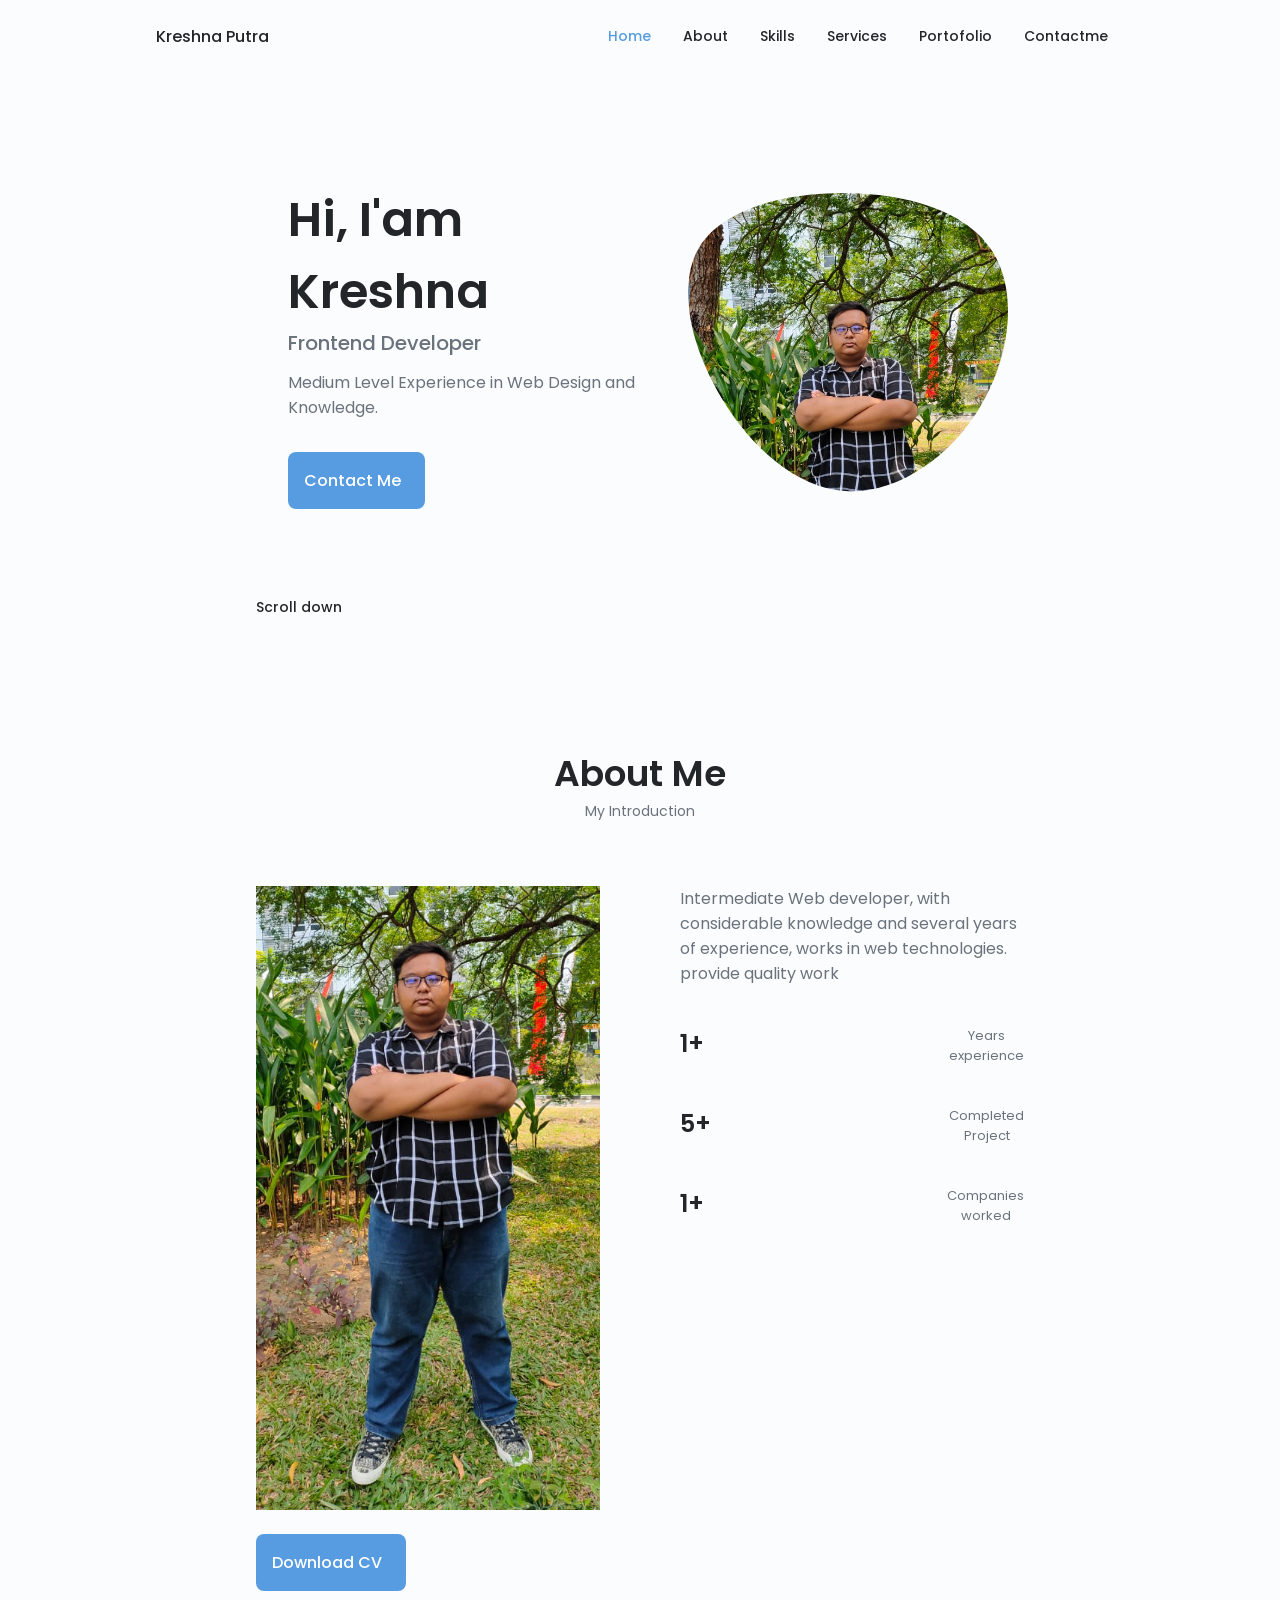
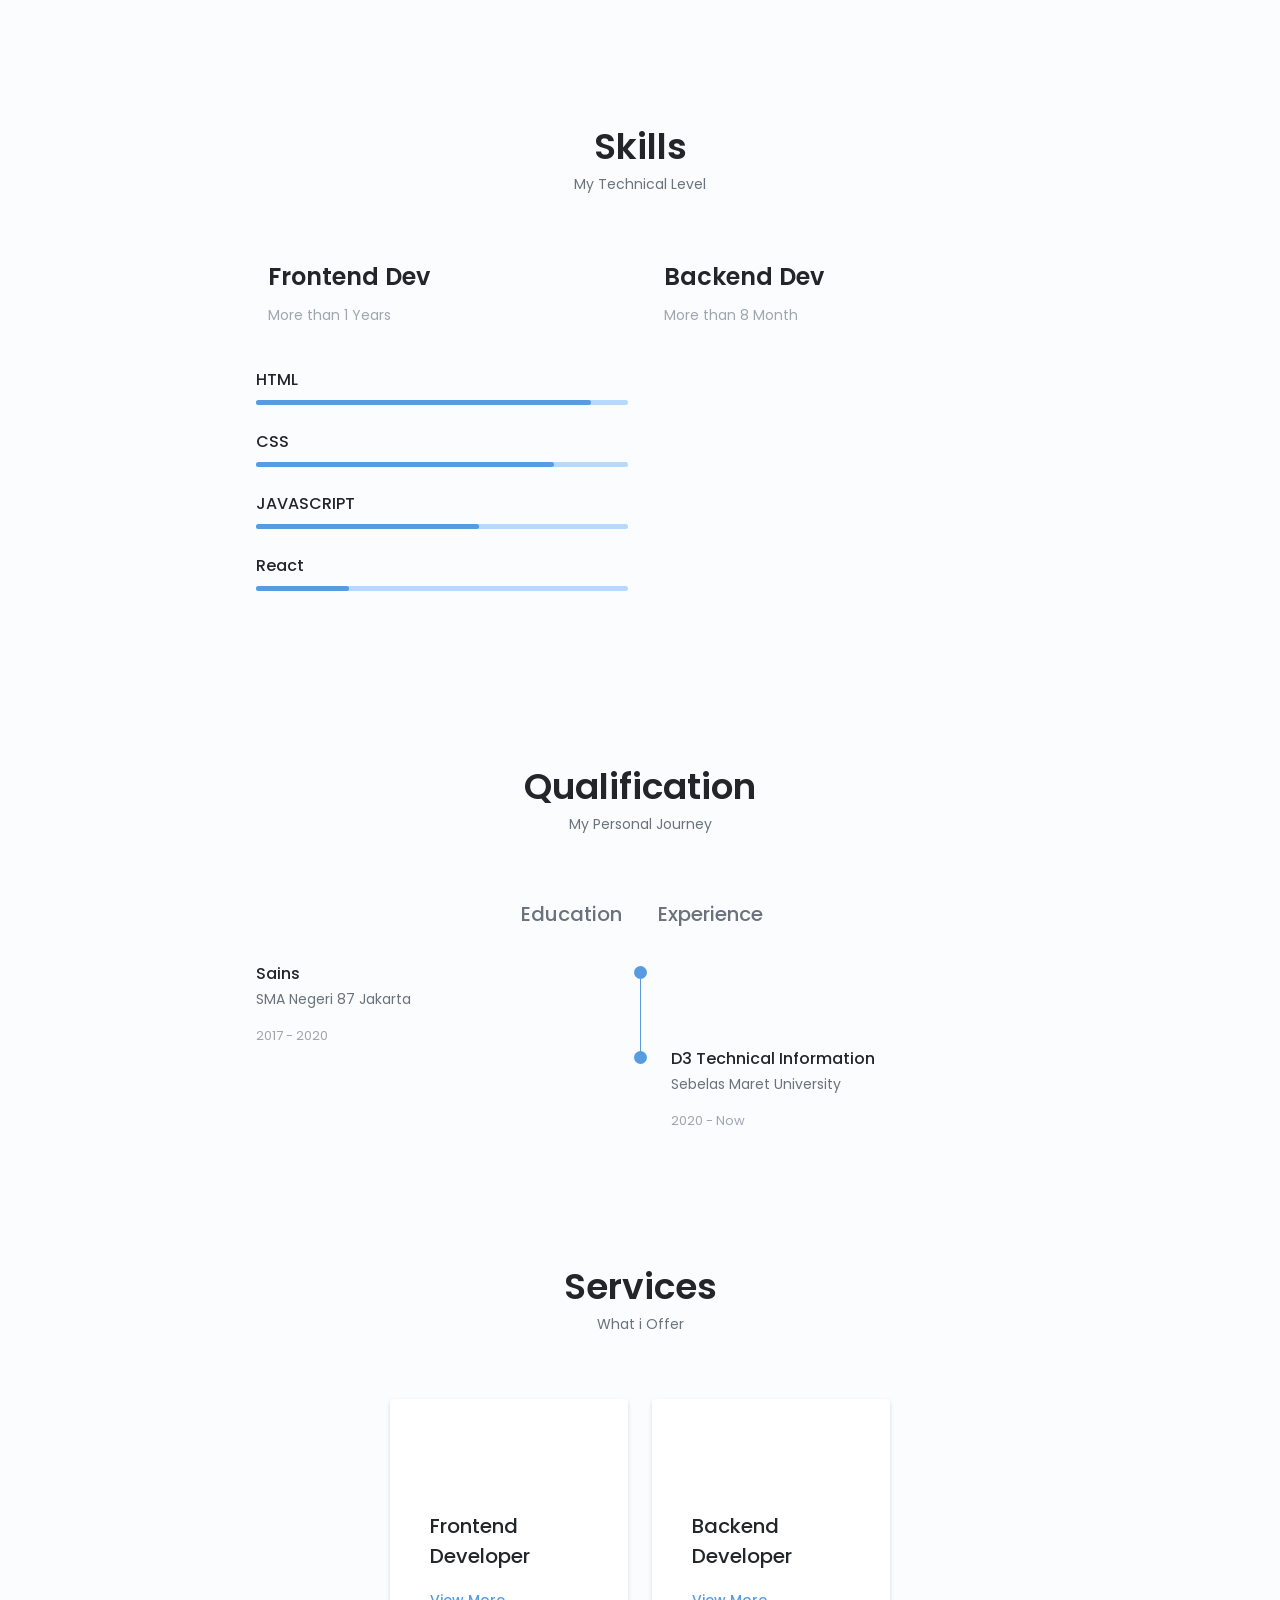
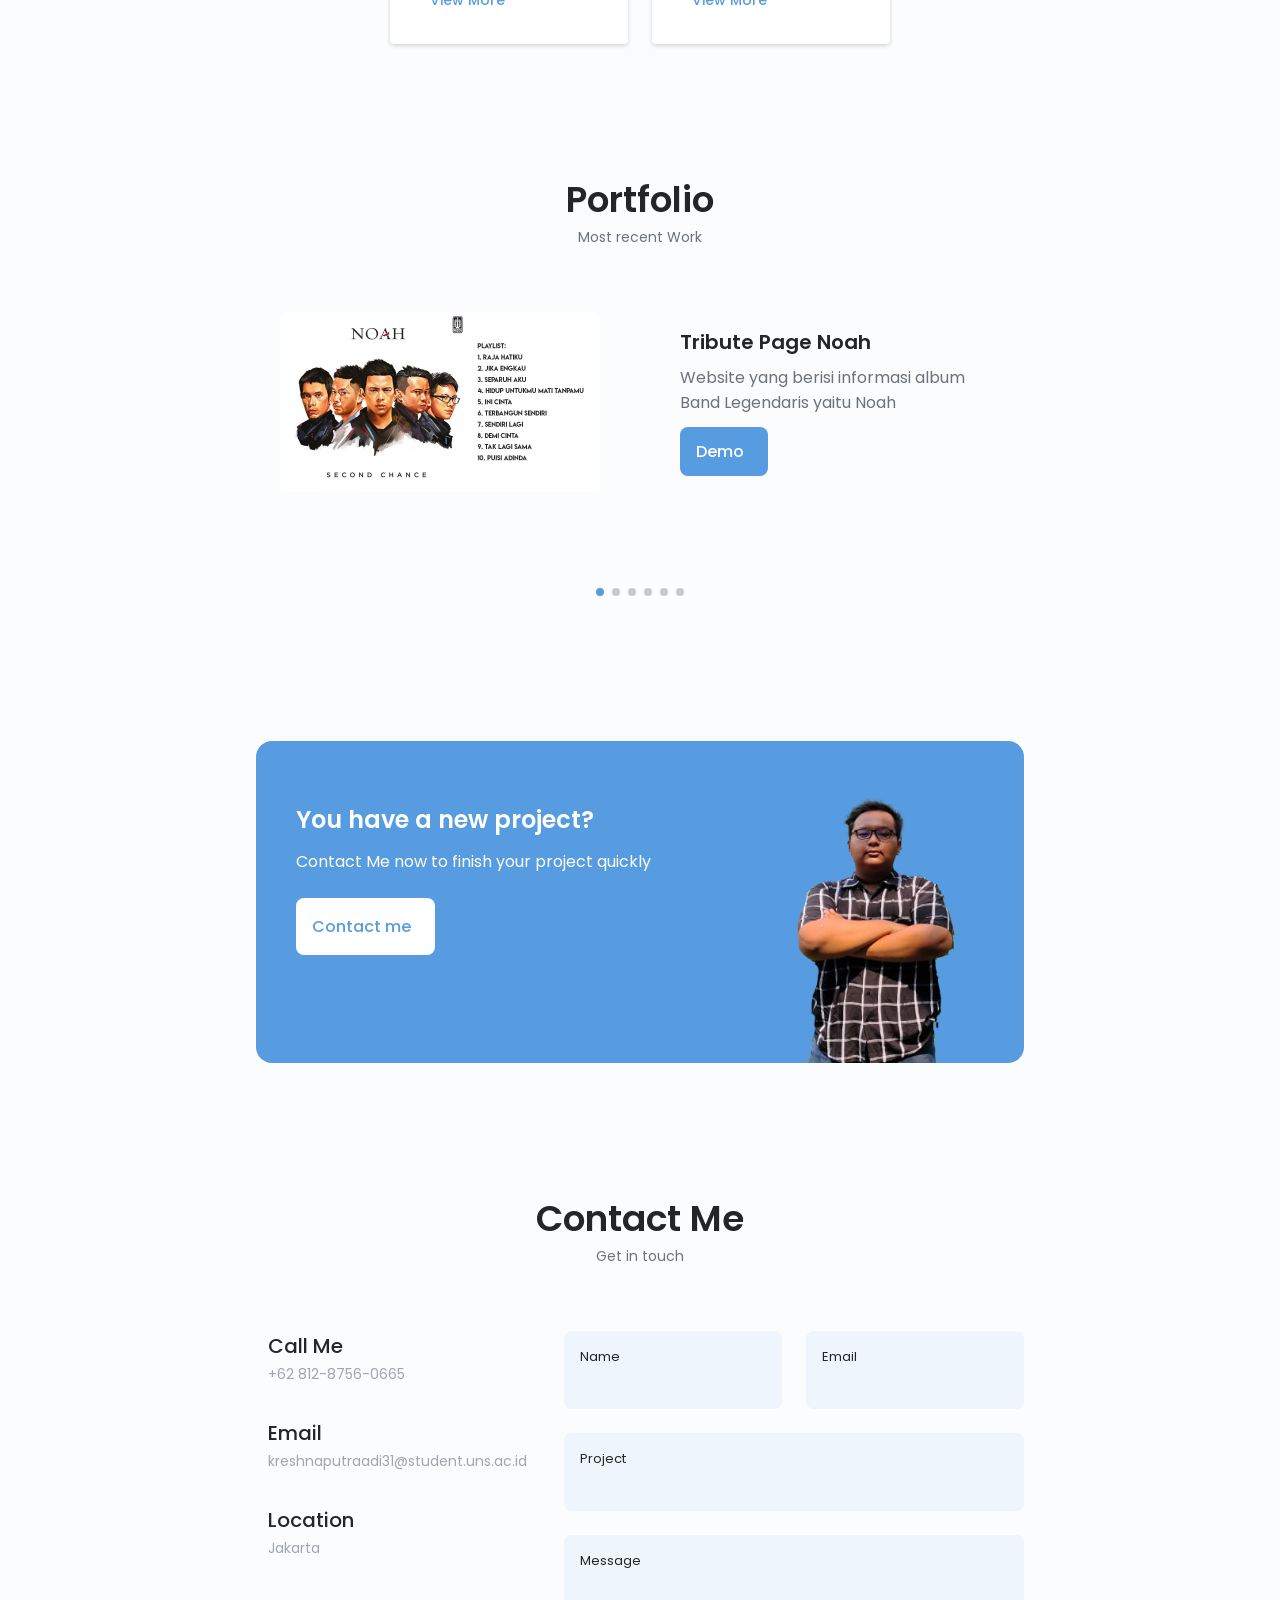
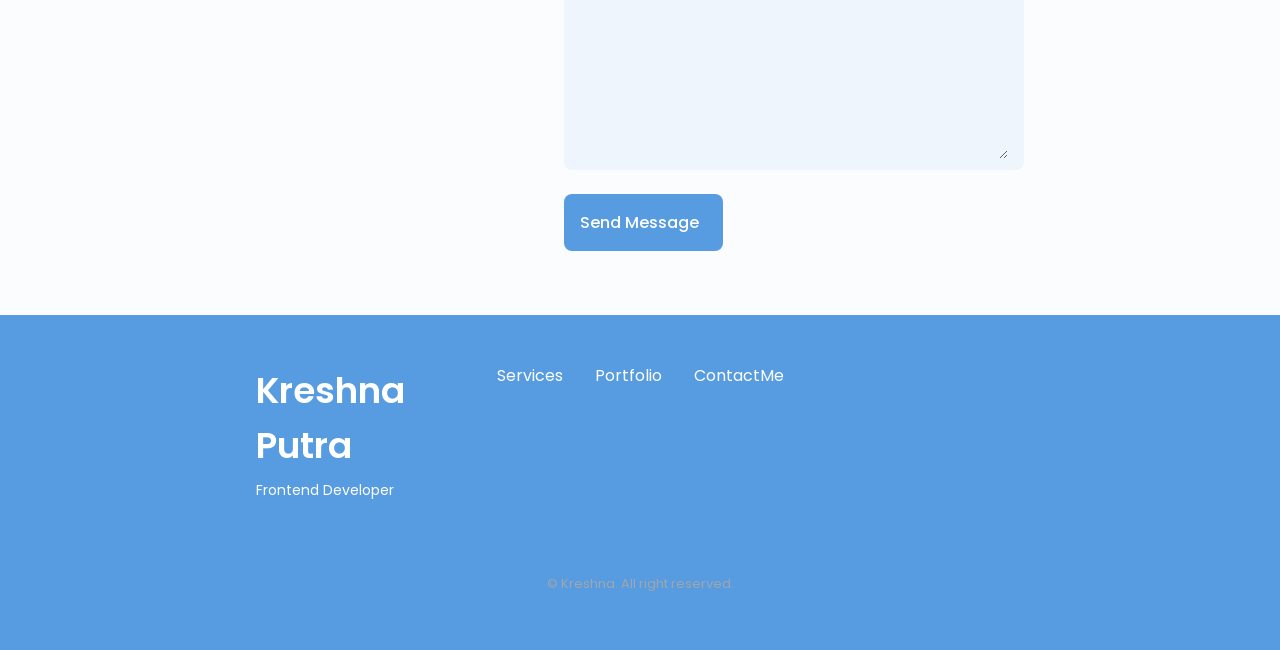
==== commit 1bb5adf9: "Update" ====
--- a/index.html
+++ b/index.html
@@ -421,7 +421,7 @@
           <!--==================== QUALIFICATION 7 ====================-->
           <div class="qualification__data">
             <!-- <div></div> -->
-            
+
             <div>
               <h3 class="qualification__title">Finalis Gemastik</h3>
               <span class="qualification__subtitle">Puspernas</span>
@@ -598,8 +598,24 @@
 
             <div class="portfolio__data">
               <h3 class="portfolio__title">Movie & TV</h3>
-              <p class="portfolio__description">Website sederhana yang berisi Film dan TV menggunakan API Movie dan React JS</p>
+              <p class="portfolio__description">Website sederhana yang berisi Film dan TV menggunakan API Movie dan
+                React JS</p>
               <a href="https://mymovietv.netlify.app/" target="_blank"
+                class="button button--flex button--small portfolio__button">
+                Demo
+                <i class="uil uil-arrow-right button__icon"></i>
+              </a>
+            </div>
+          </div>
+          <!-- ========== PORTFOLIO 6 ========== -->
+          <div class="portfolio__content grid swiper-slide">
+            <img src="assets/img/sentrabatik.png" alt="" class="portfolio__img" />
+
+            <div class="portfolio__data">
+              <h3 class="portfolio__title">Sentra Batik</h3>
+              <p class="portfolio__description">Website yang berisi list alamat toko yang menjual baju dan kain batik
+              </p>
+              <a href="https://github.com/kreshna3131/sentrabatik" target="_blank"
                 class="button button--flex button--small portfolio__button">
                 Demo
                 <i class="uil uil-arrow-right button__icon"></i>
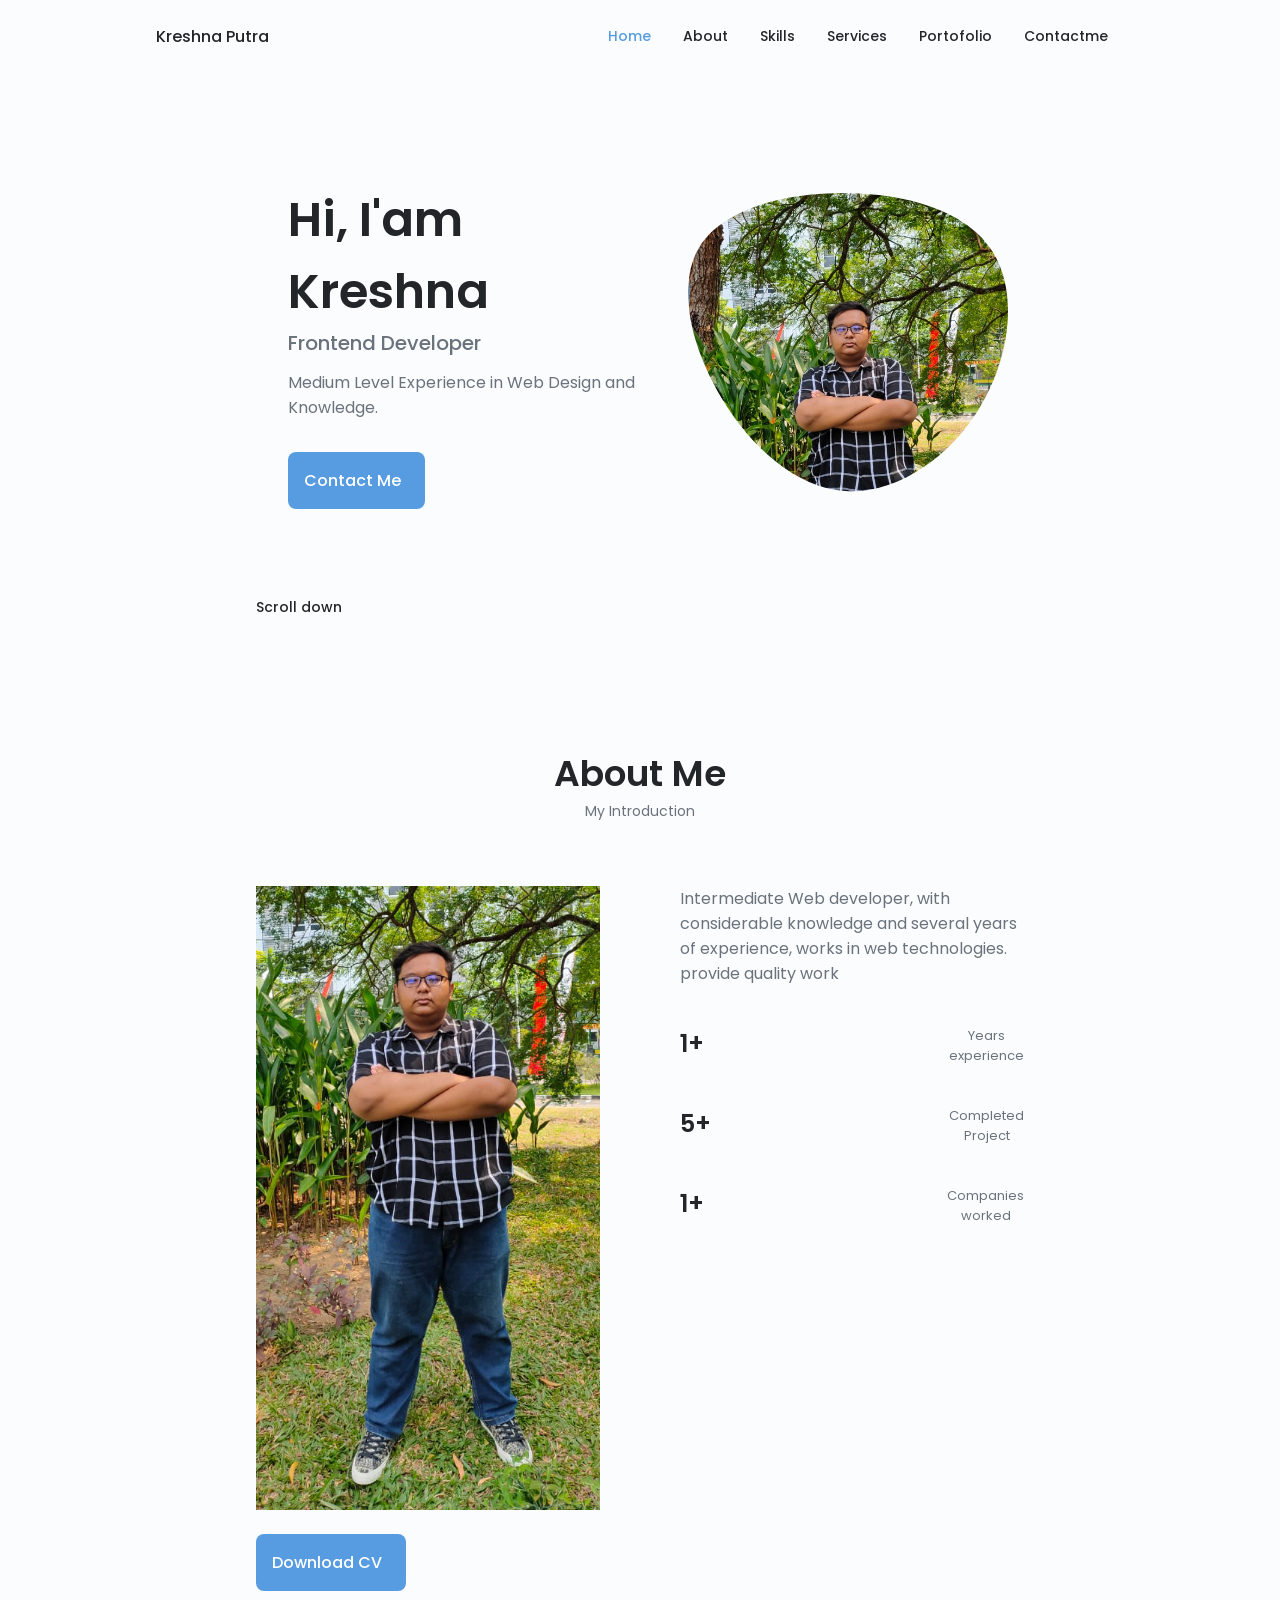
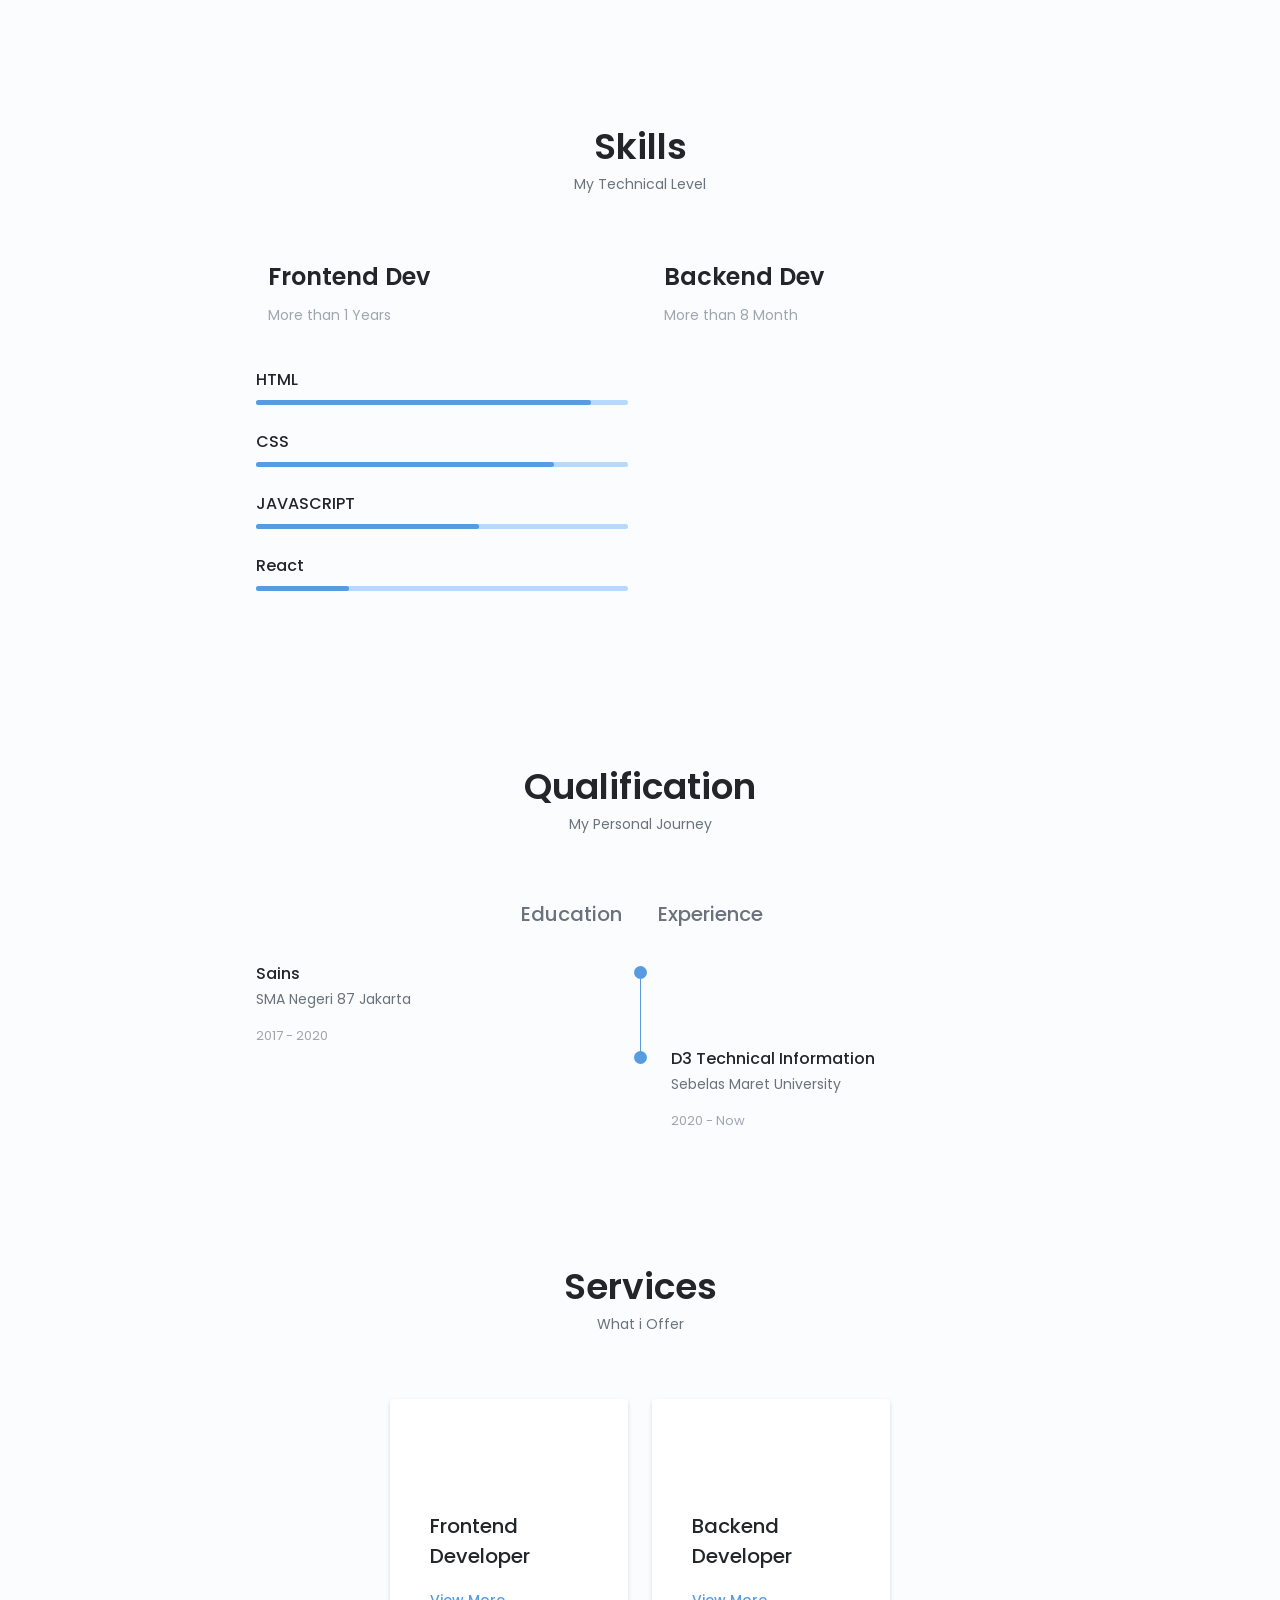
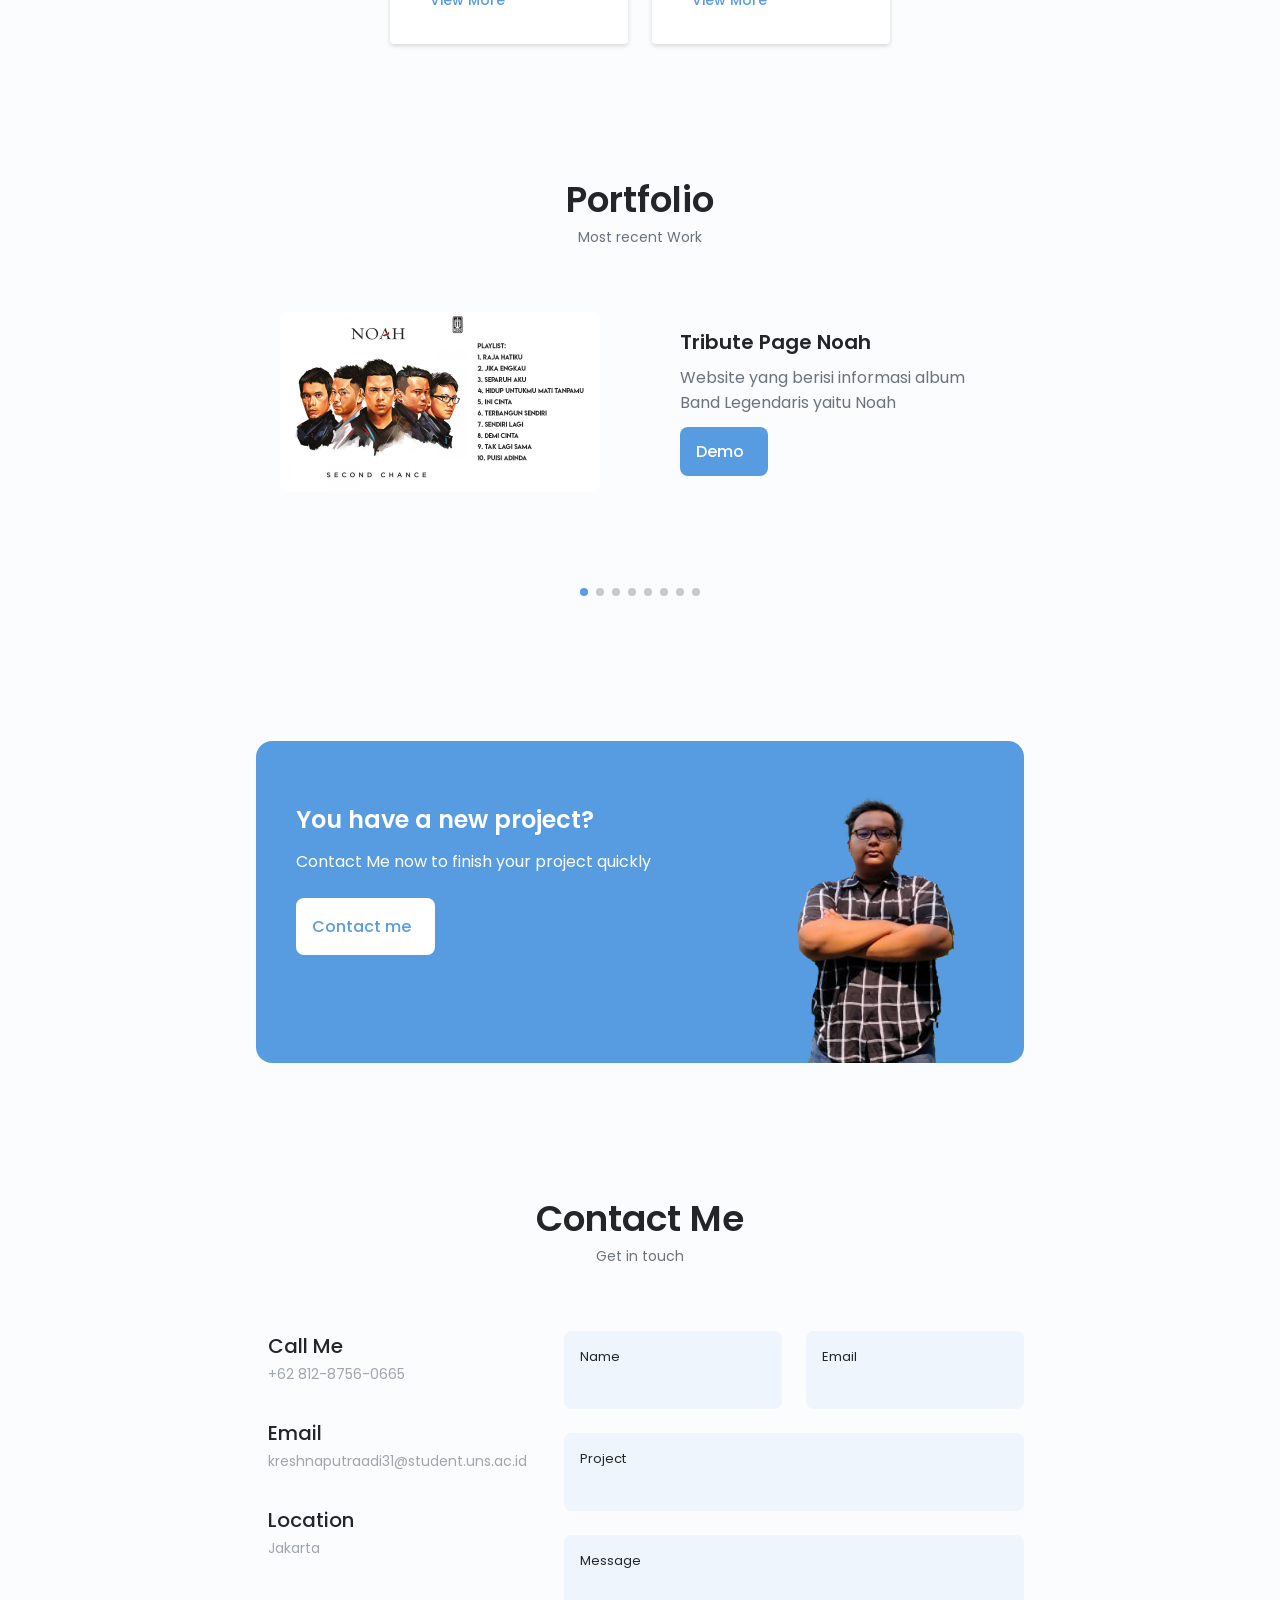
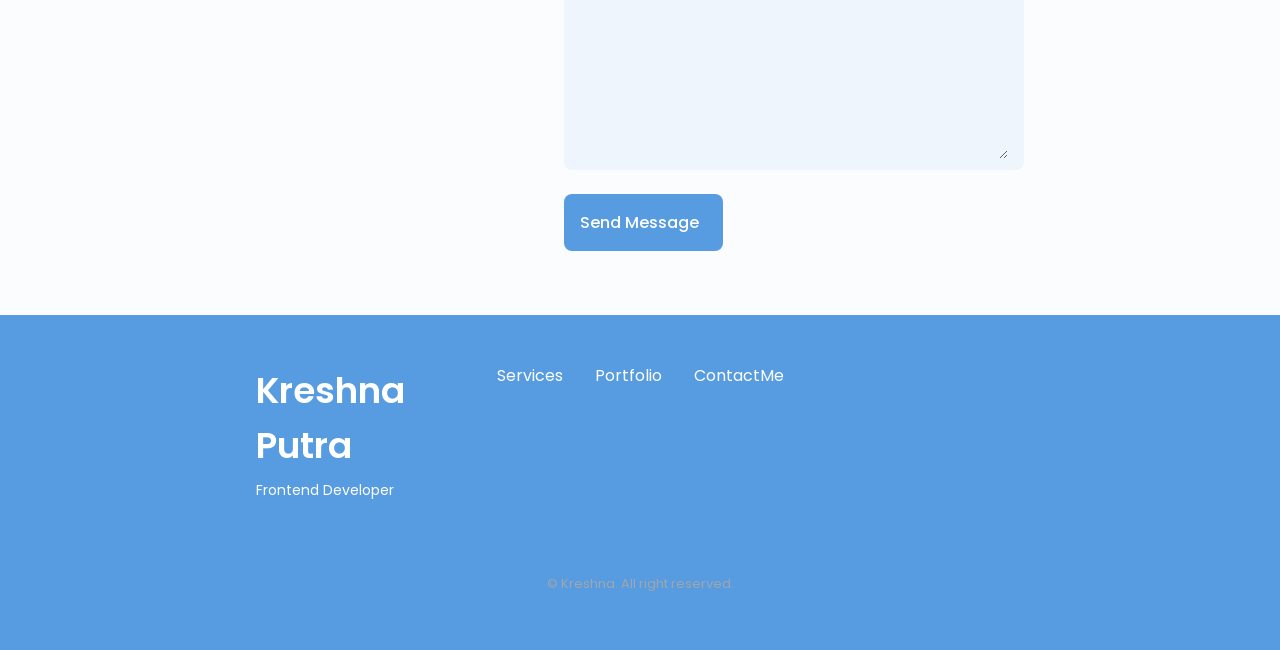
==== commit fbbc9092: "Update List Portofolio" ====
--- a/index.html
+++ b/index.html
@@ -617,6 +617,39 @@
               </p>
               <a href="https://github.com/kreshna3131/sentrabatik" target="_blank"
                 class="button button--flex button--small portfolio__button">
+                View Code
+                <i class="uil uil-arrow-right button__icon"></i>
+              </a>
+            </div>
+          </div>
+          <!-- ========== PORTFOLIO 7 ========== -->
+          <div class="portfolio__content grid swiper-slide">
+            <img src="assets/img/bukannetflix.png" alt="" class="portfolio__img" />
+
+            <div class="portfolio__data">
+              <h3 class="portfolio__title">Bukan Netflix</h3>
+              <p class="portfolio__description">Website Clone Netflix yang menggunakan API TMDB dengan teknologi React
+                JS
+              </p>
+              <a href="https://bukannetflix.netlify.app/" target="_blank"
+                class="button button--flex button--small portfolio__button">
+                Demo
+                <i class="uil uil-arrow-right button__icon"></i>
+              </a>
+            </div>
+          </div>
+          <!-- ========== PORTFOLIO 8 ========== -->
+          <div class="portfolio__content grid swiper-slide">
+            <img src="assets/img/weatherapp.png" alt="" class="portfolio__img" />
+
+            <div class="portfolio__data">
+              <h3 class="portfolio__title">Weather App</h3>
+              <p class="portfolio__description">Website Cuaca yang dibuat menggunakan teknologi React PWA dan API
+                Weather
+                JS
+              </p>
+              <a href="https://weatherappreactpwa.netlify.app/" target="_blank"
+                class="button button--flex button--small portfolio__button">
                 Demo
                 <i class="uil uil-arrow-right button__icon"></i>
               </a>
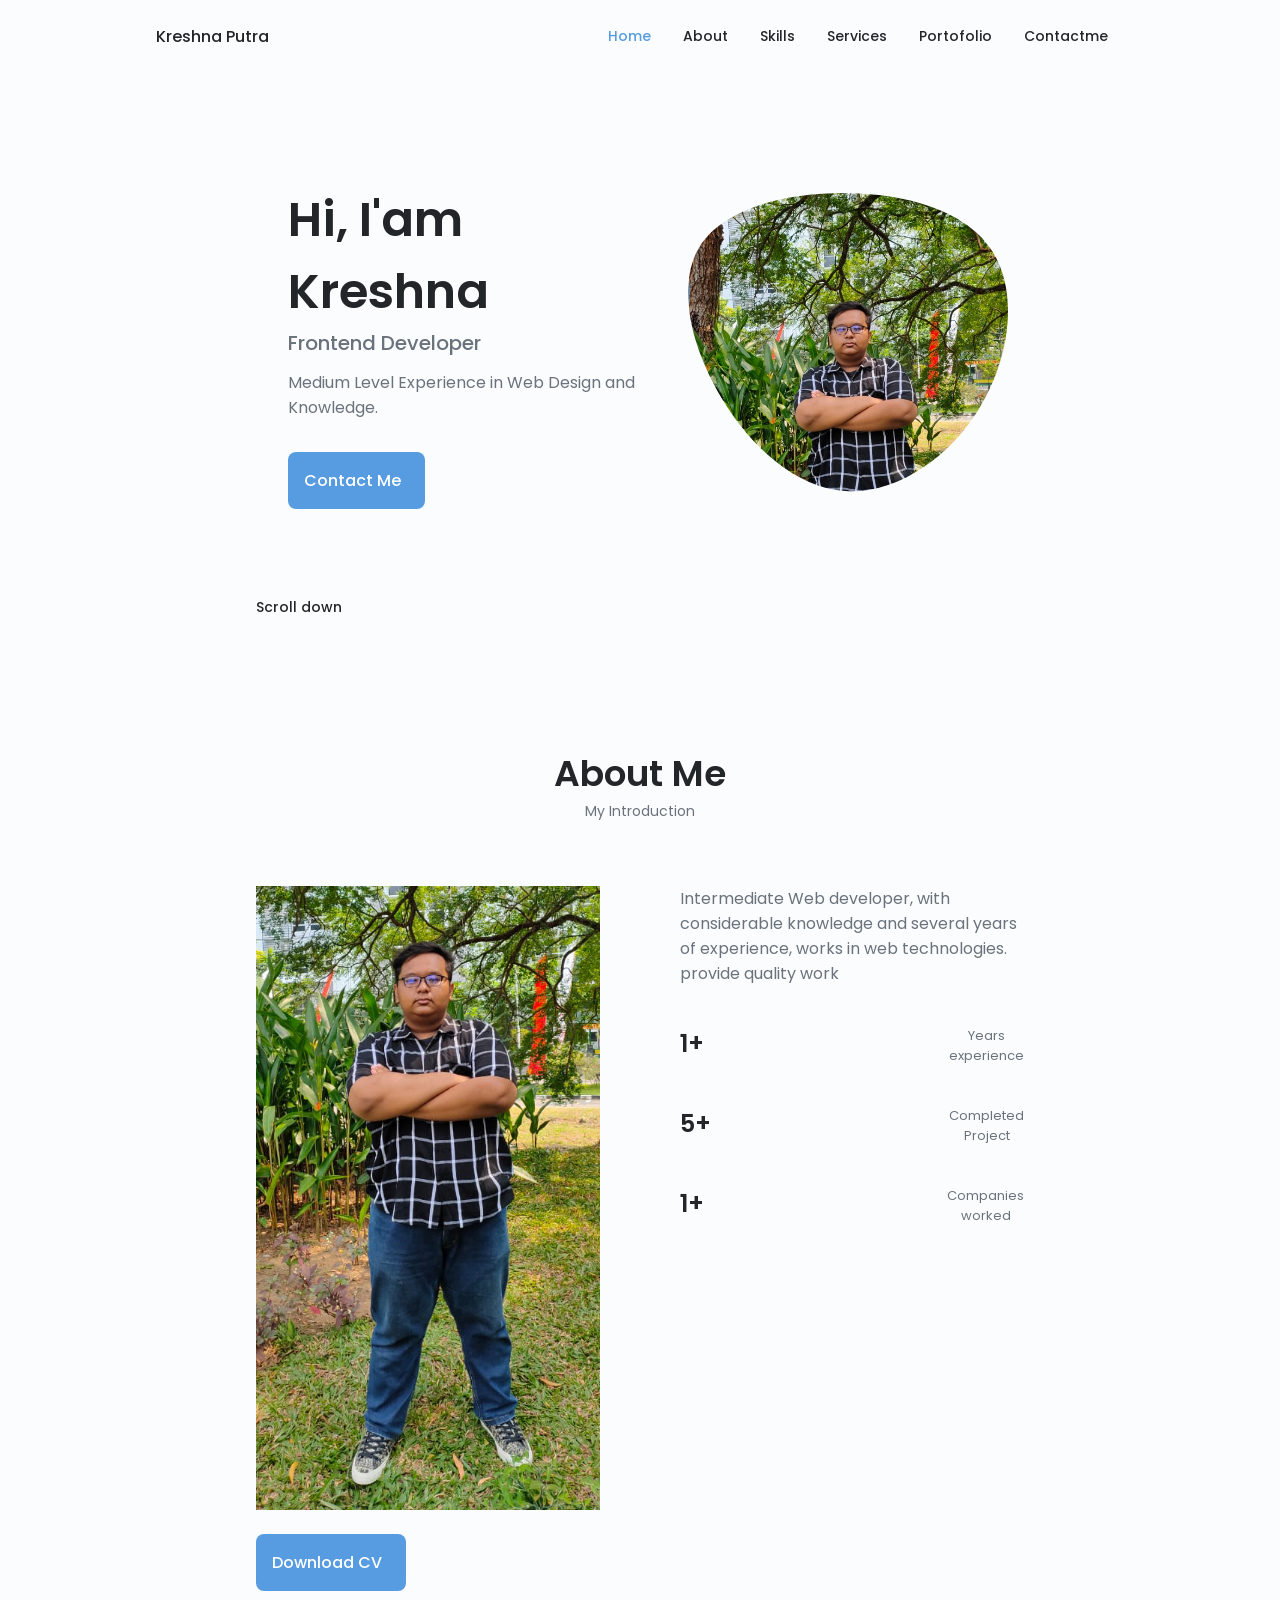
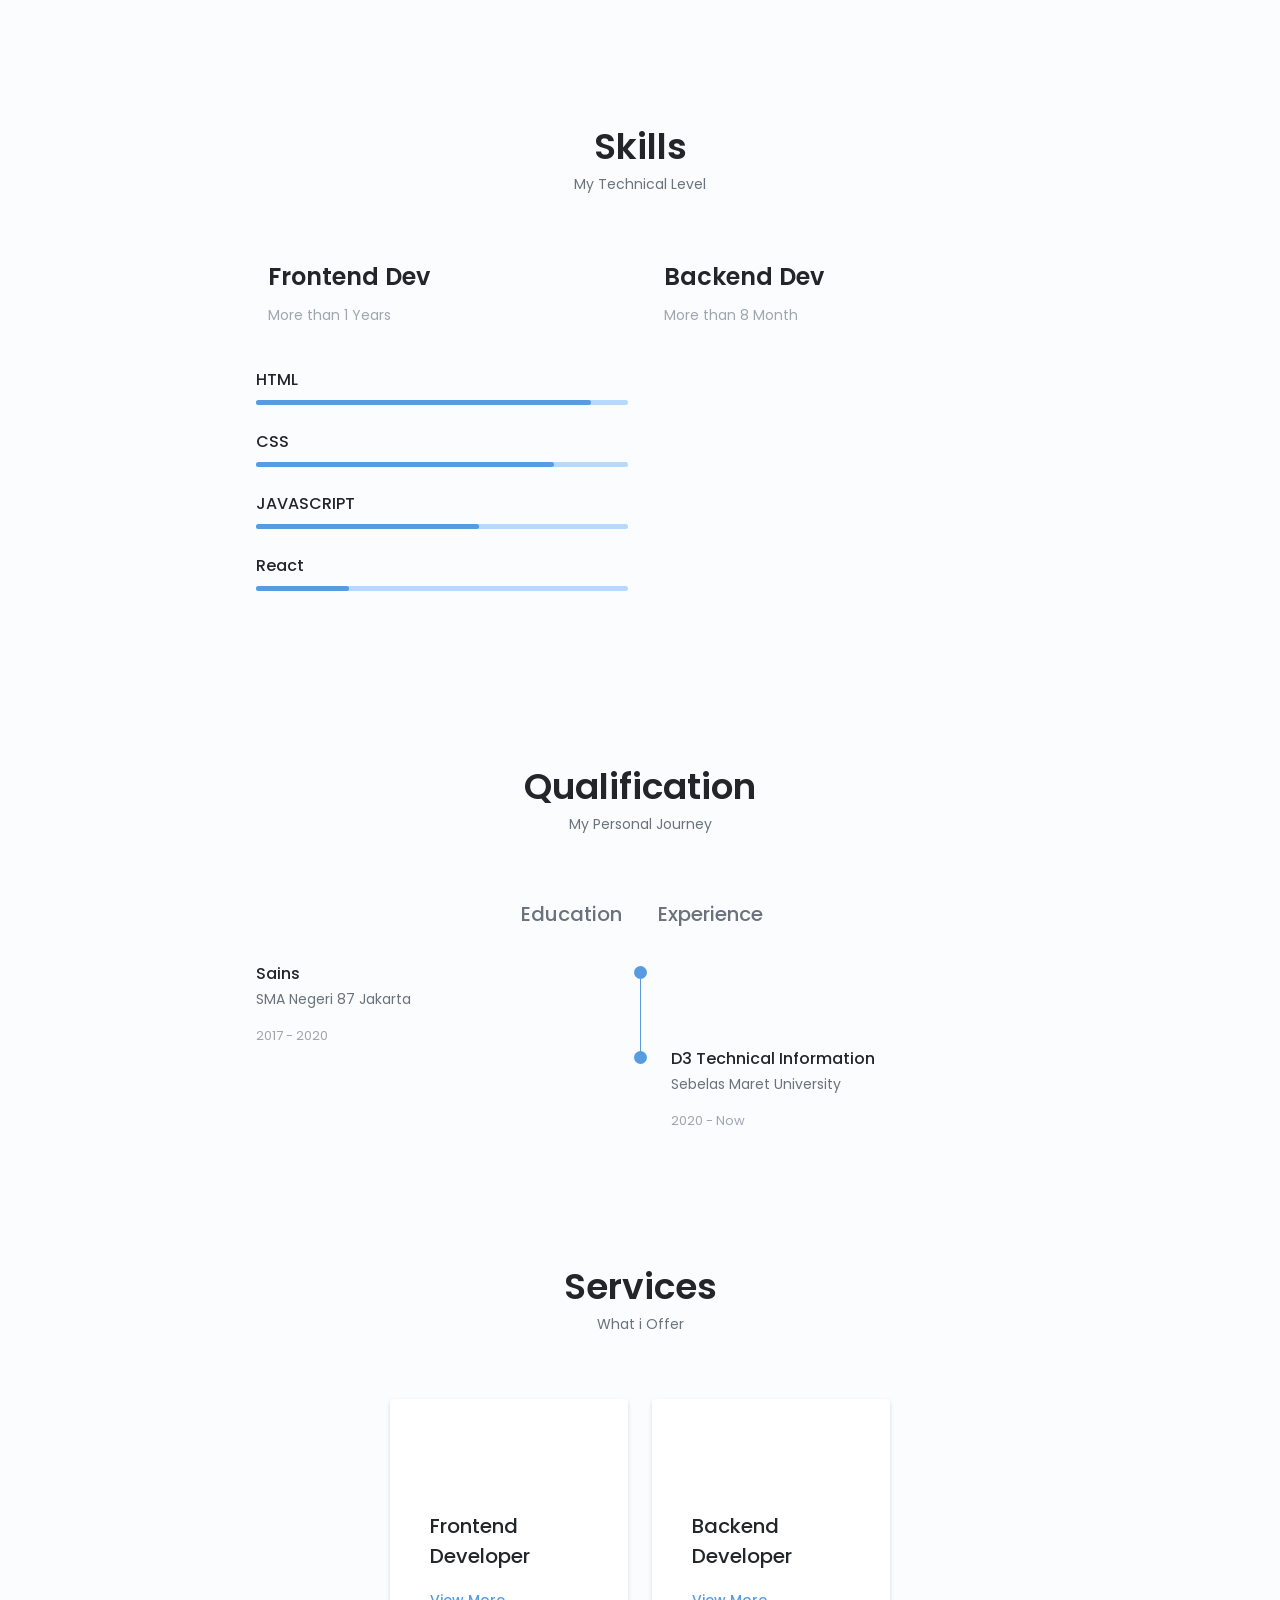
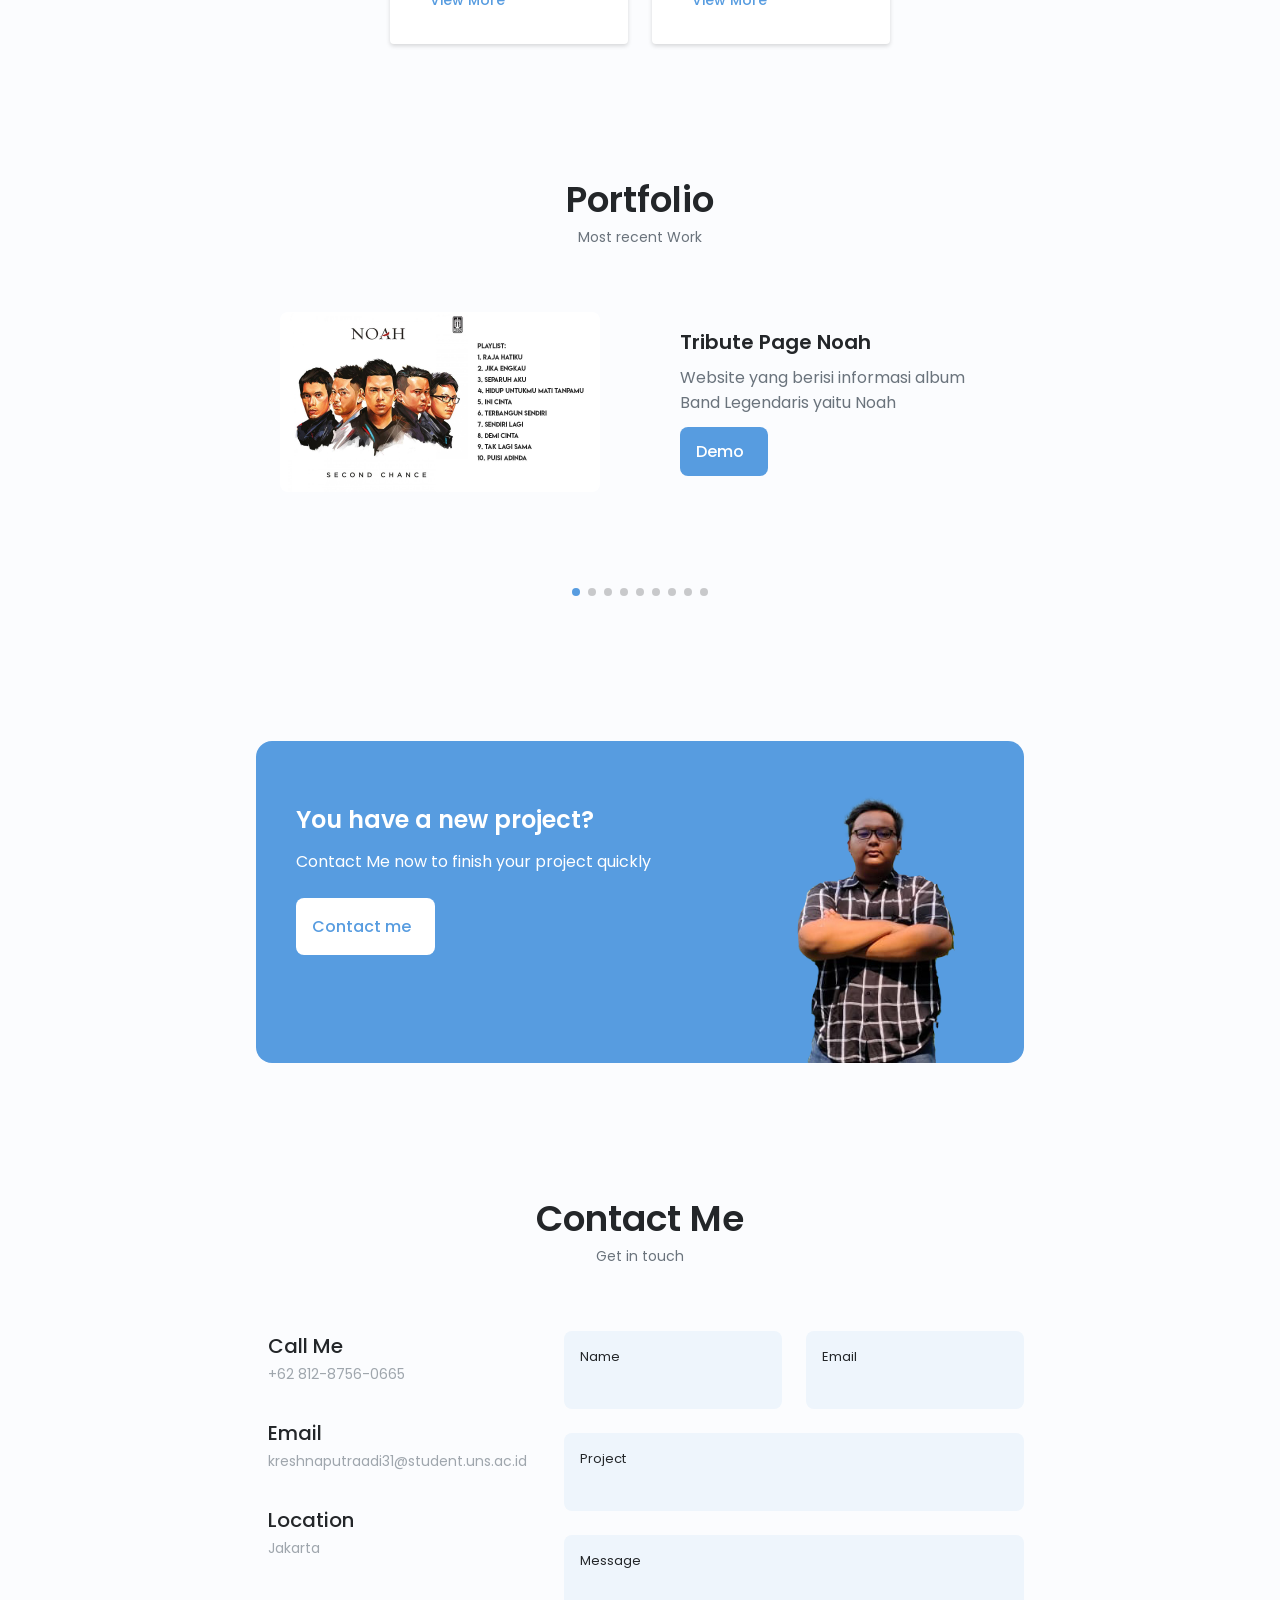
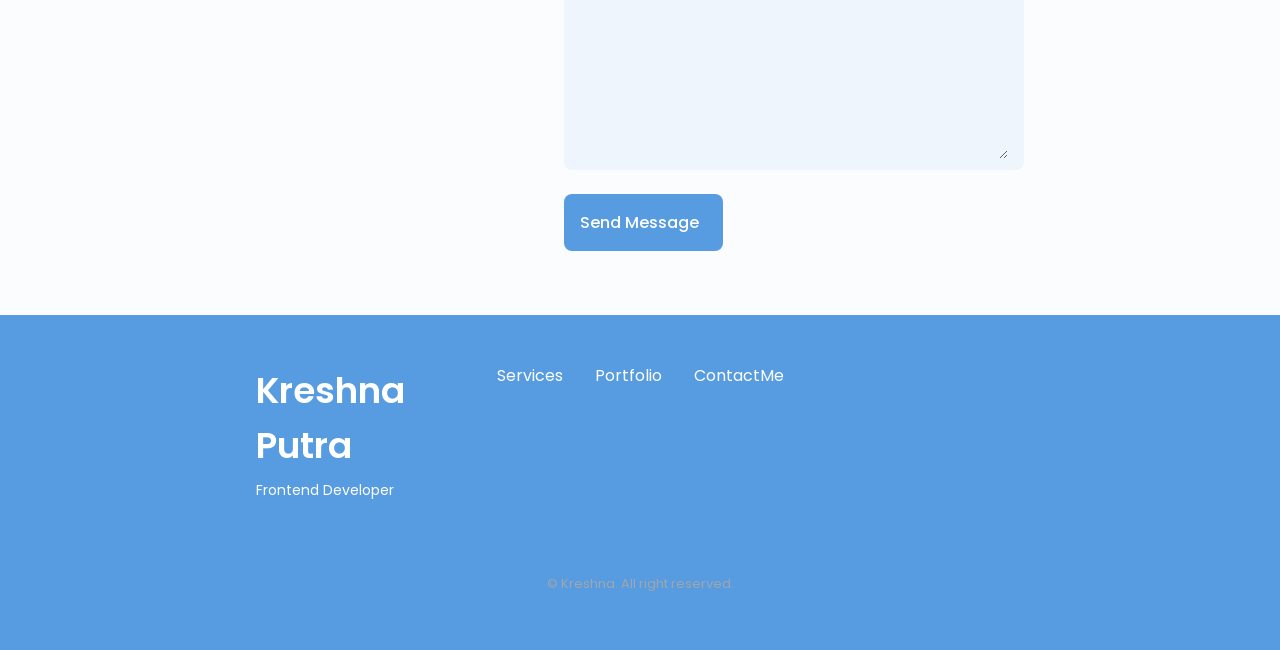
==== commit bb610dde: "Update Porto" ====
--- a/index.html
+++ b/index.html
@@ -655,6 +655,21 @@
               </a>
             </div>
           </div>
+          <!-- ========== PORTFOLIO 9 ========== -->
+          <div class="portfolio__content grid swiper-slide">
+            <img src="assets/img/disneyclone.png" alt="" class="portfolio__img" />
+
+            <div class="portfolio__data">
+              <h3 class="portfolio__title">Disney Clone App</h3>
+              <p class="portfolio__description">Website Cloning Disney + yang dibuat dengan React JS & Firebase
+              </p>
+              <a href="https://mydisneyclone.web.app/" target="_blank"
+                class="button button--flex button--small portfolio__button">
+                Demo
+                <i class="uil uil-arrow-right button__icon"></i>
+              </a>
+            </div>
+          </div>
         </div>
 
         <!-- Add Arrows -->
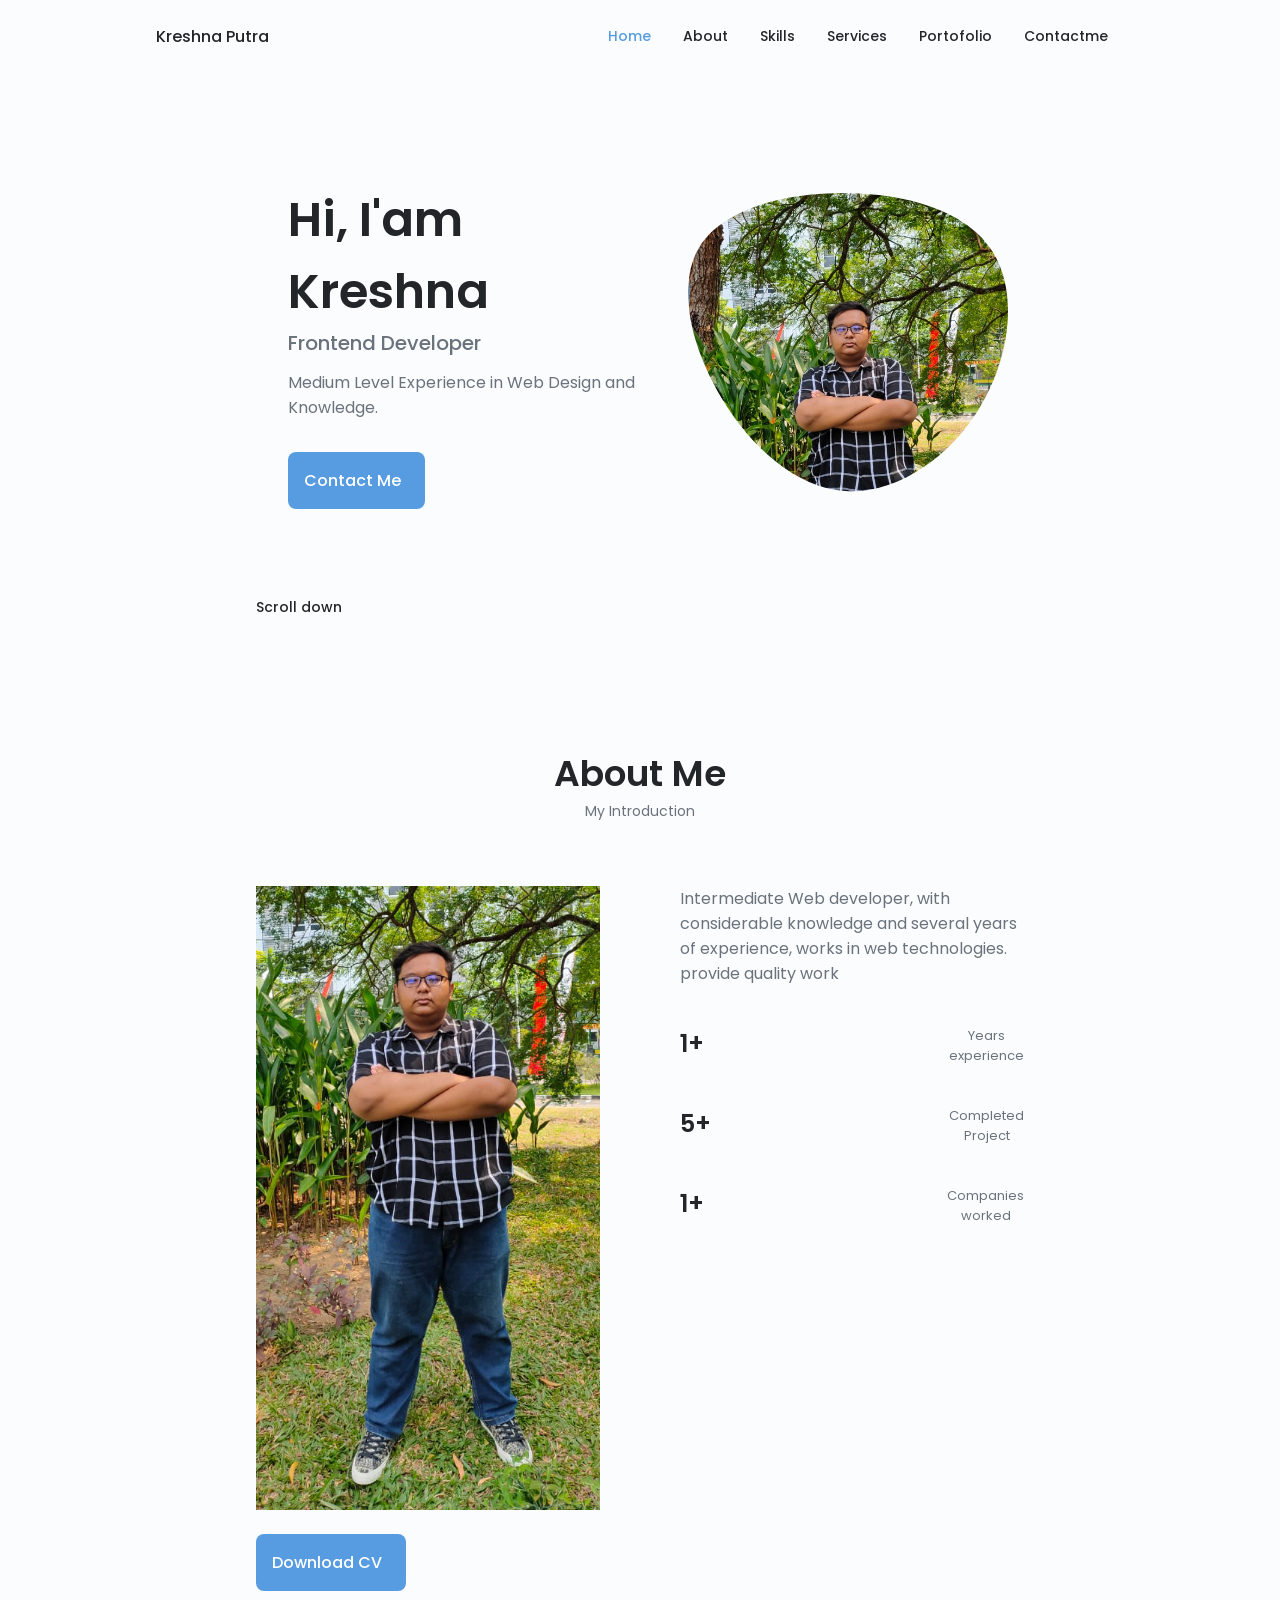
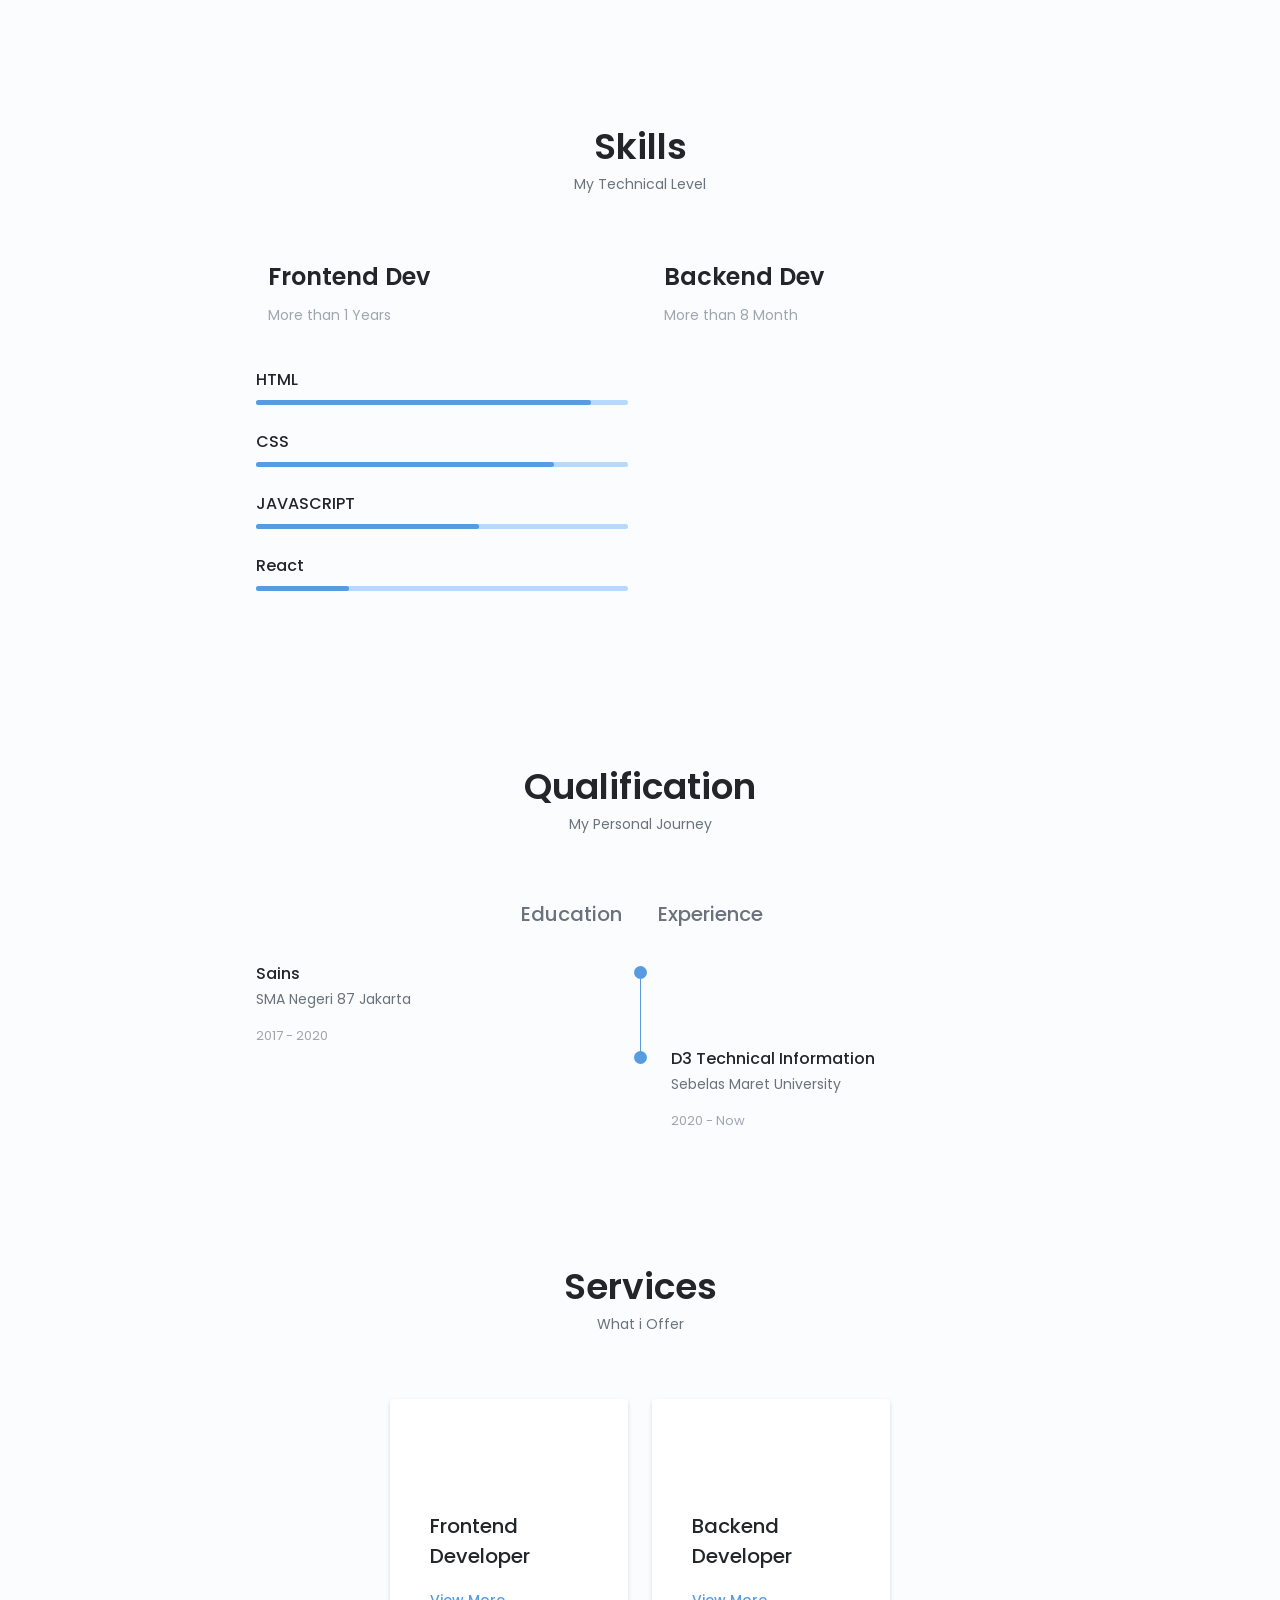
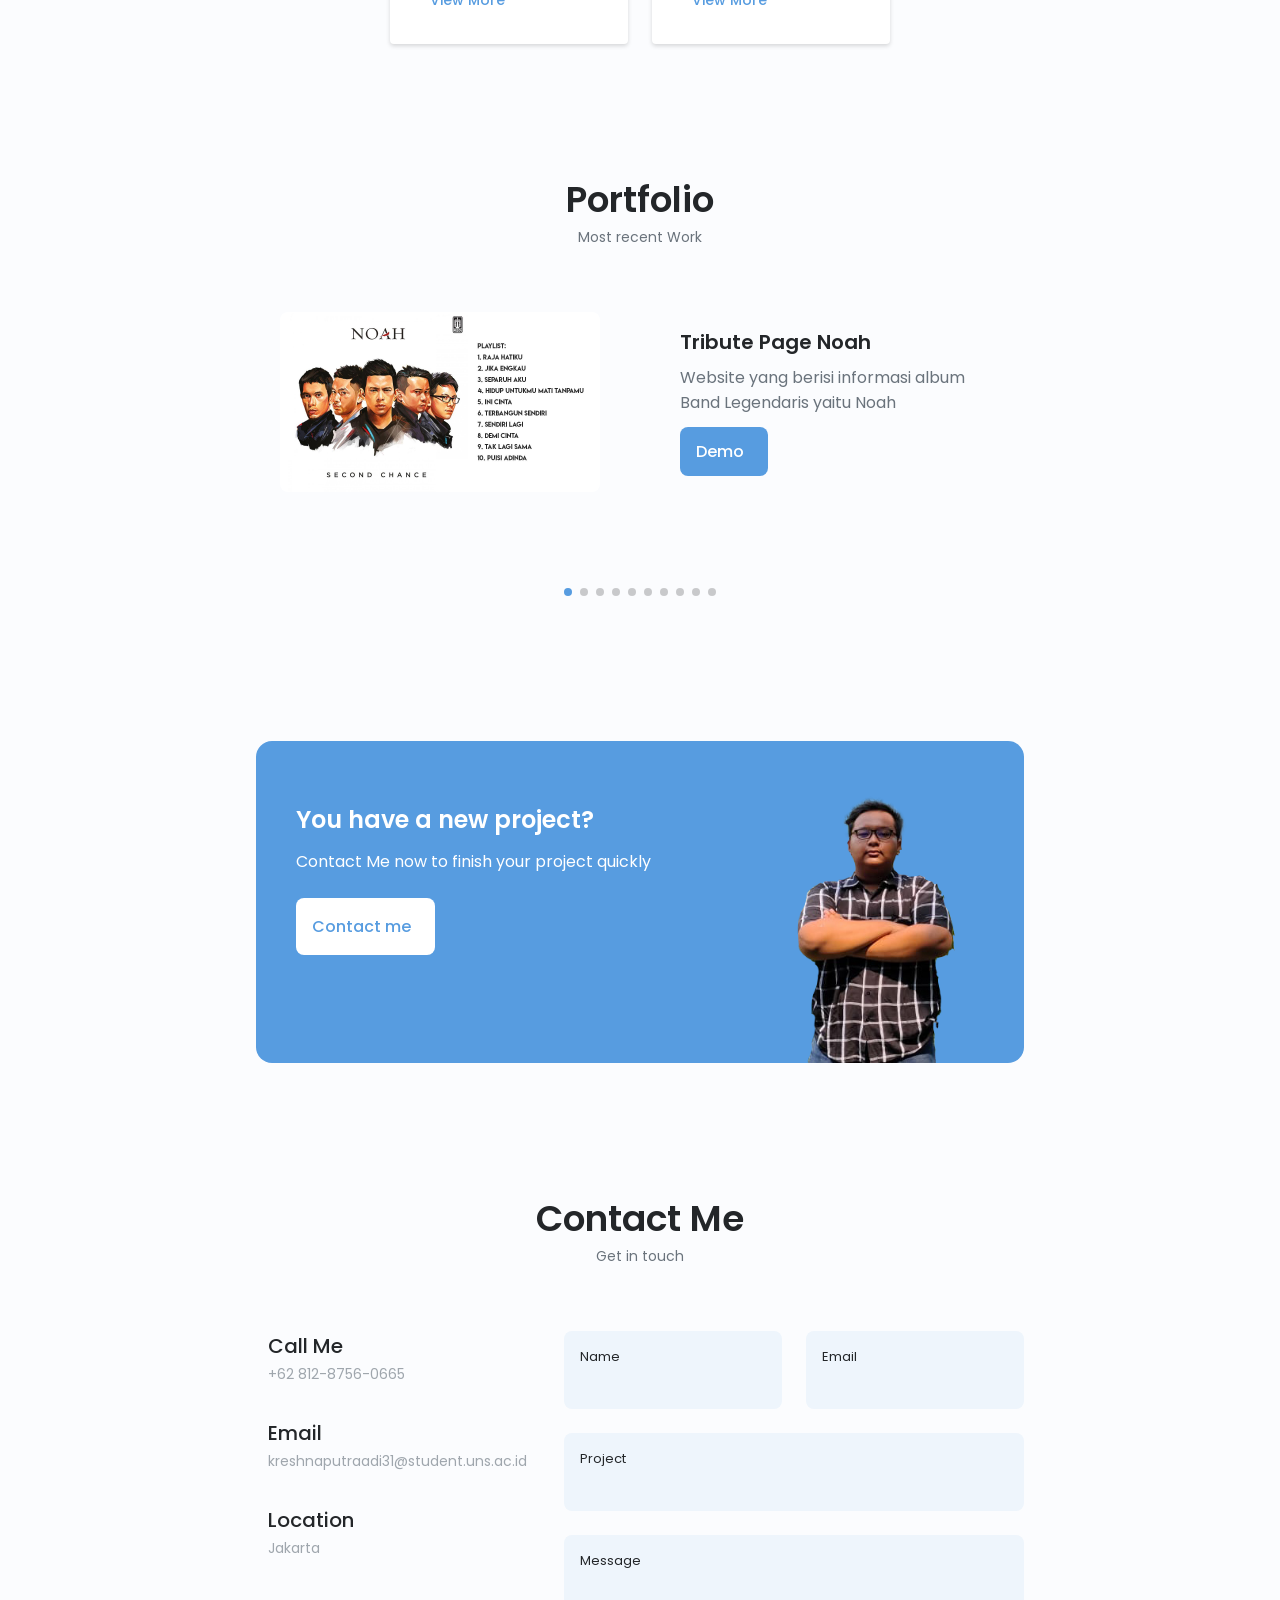
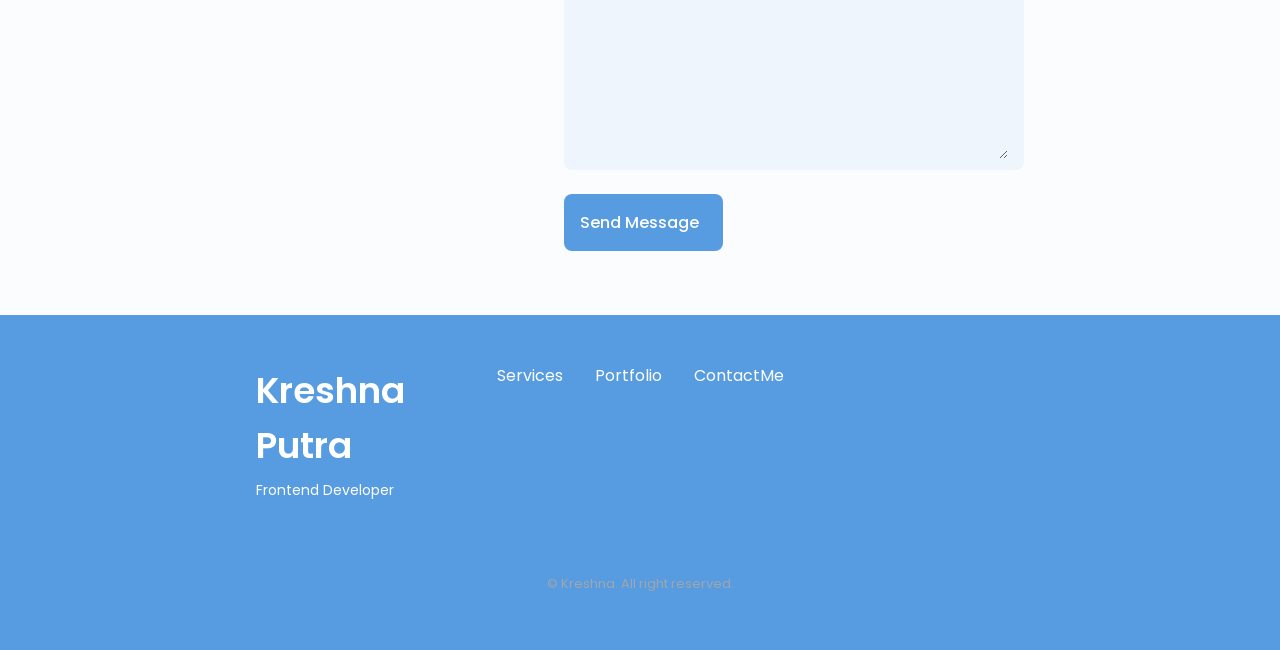
==== commit 1e17768f: "Update porto" ====
--- a/index.html
+++ b/index.html
@@ -670,6 +670,21 @@
               </a>
             </div>
           </div>
+          <!-- ========== PORTFOLIO 10 ========== -->
+          <div class="portfolio__content grid swiper-slide">
+            <img src="assets/img/rtc.png" alt="" class="portfolio__img" />
+
+            <div class="portfolio__data">
+              <h3 class="portfolio__title">Video Chat RTC</h3>
+              <p class="portfolio__description">Website Seperti Video Call dengan teknologi React JS & Socket.io
+              </p>
+              <a href="https://myreact-video-rtc.netlify.app/" target="_blank"
+                class="button button--flex button--small portfolio__button">
+                Demo
+                <i class="uil uil-arrow-right button__icon"></i>
+              </a>
+            </div>
+          </div>
         </div>
 
         <!-- Add Arrows -->
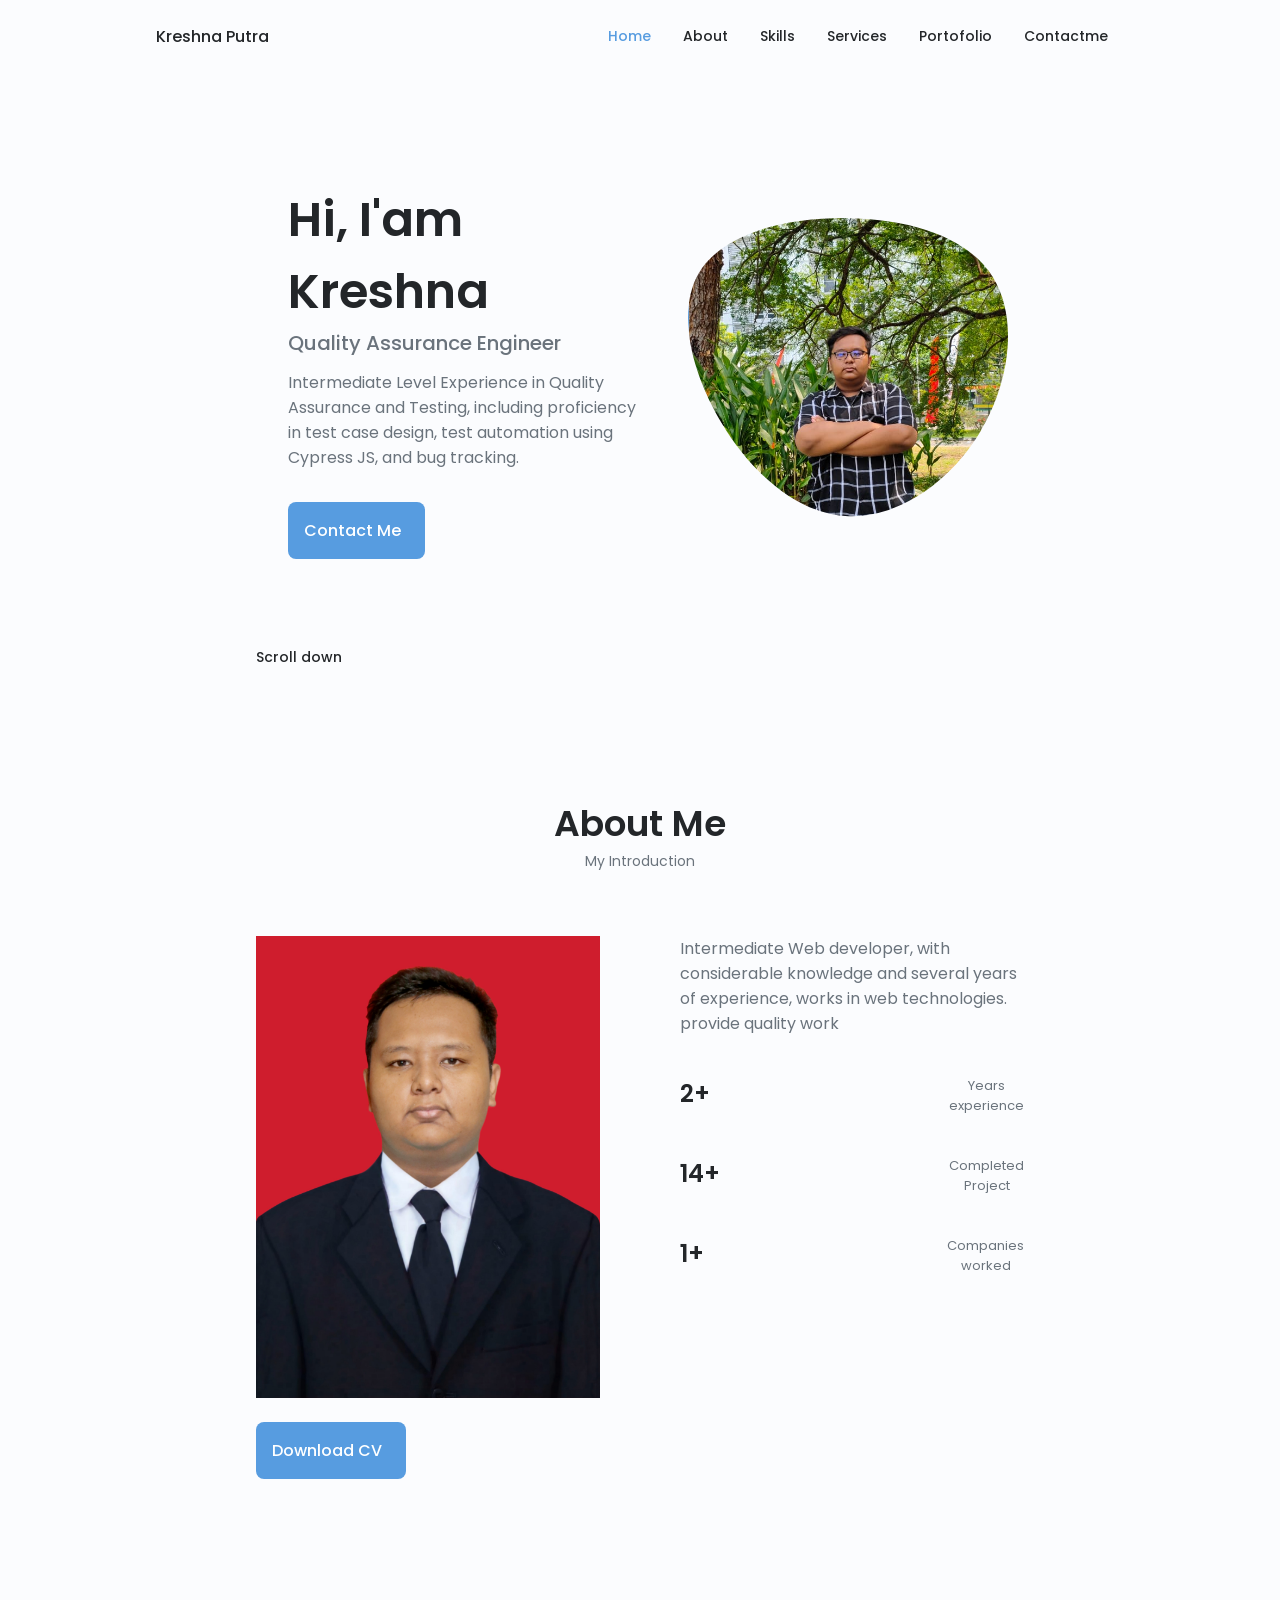
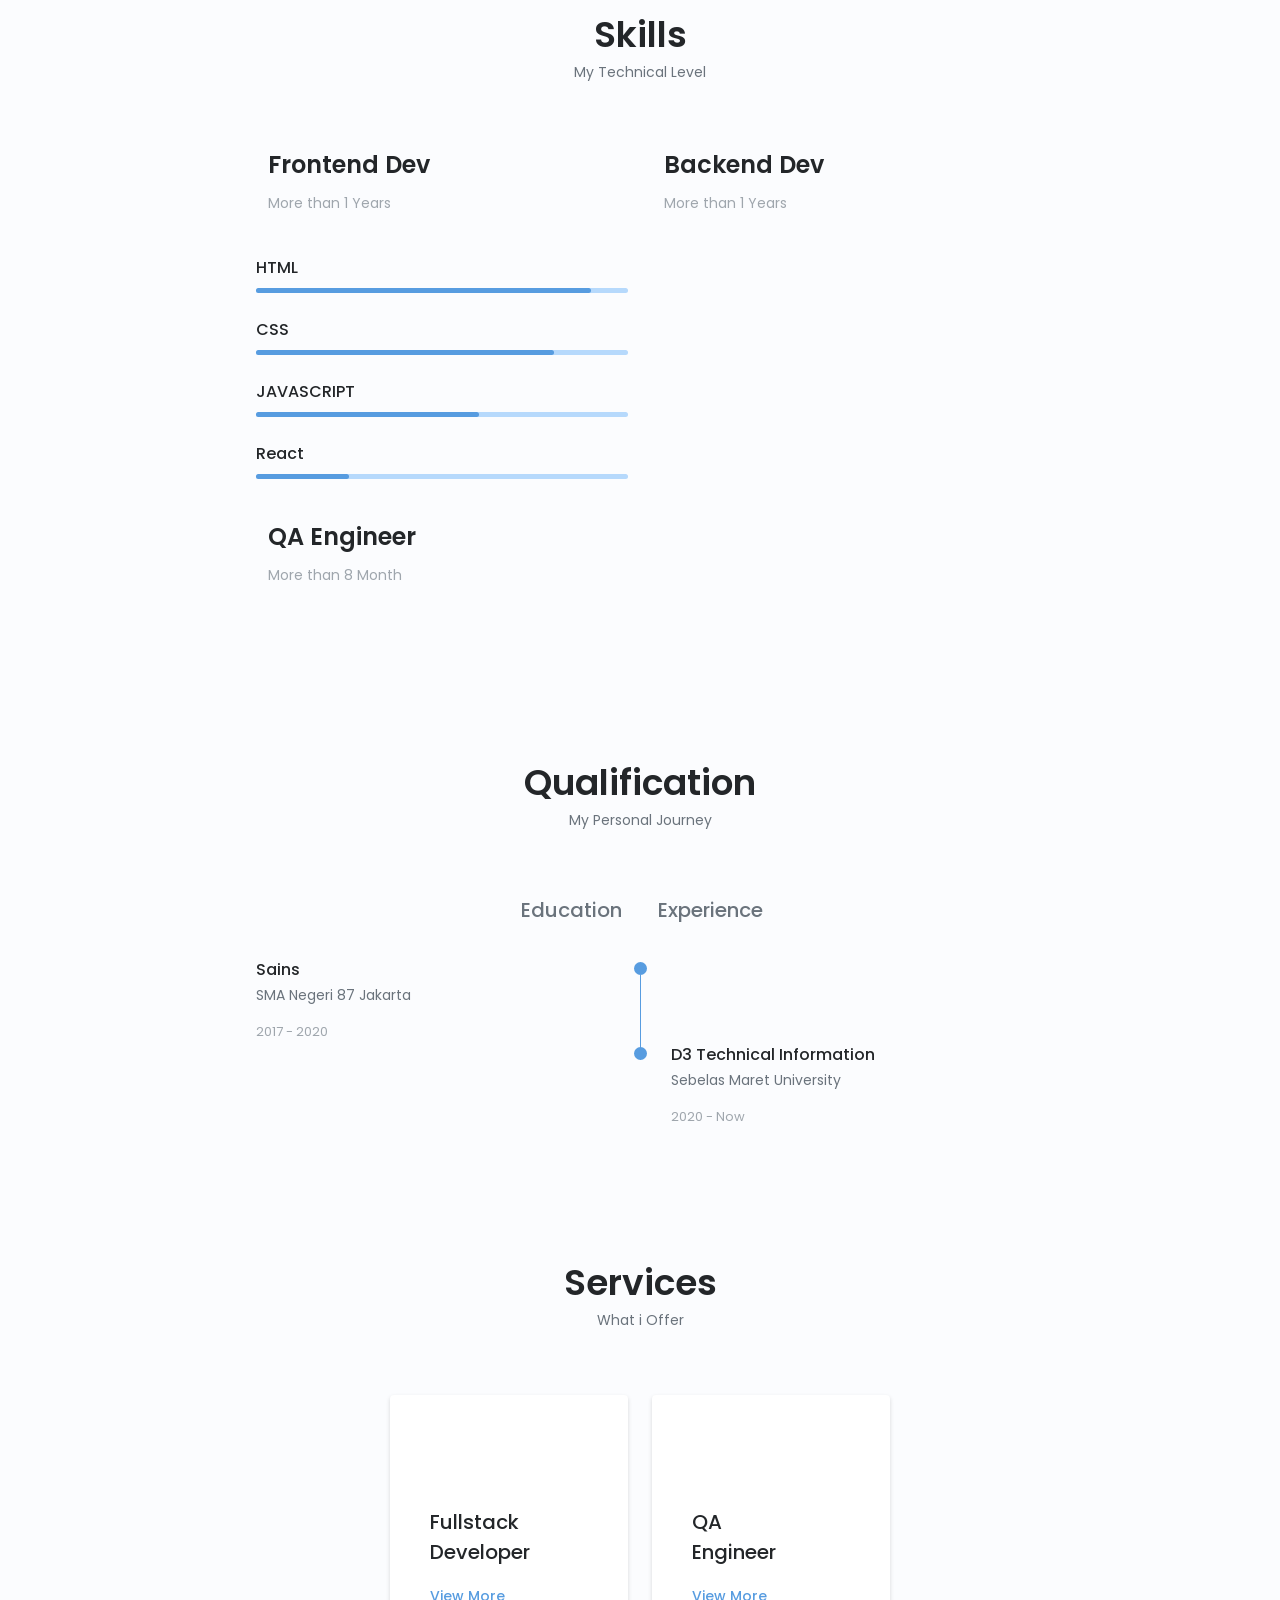
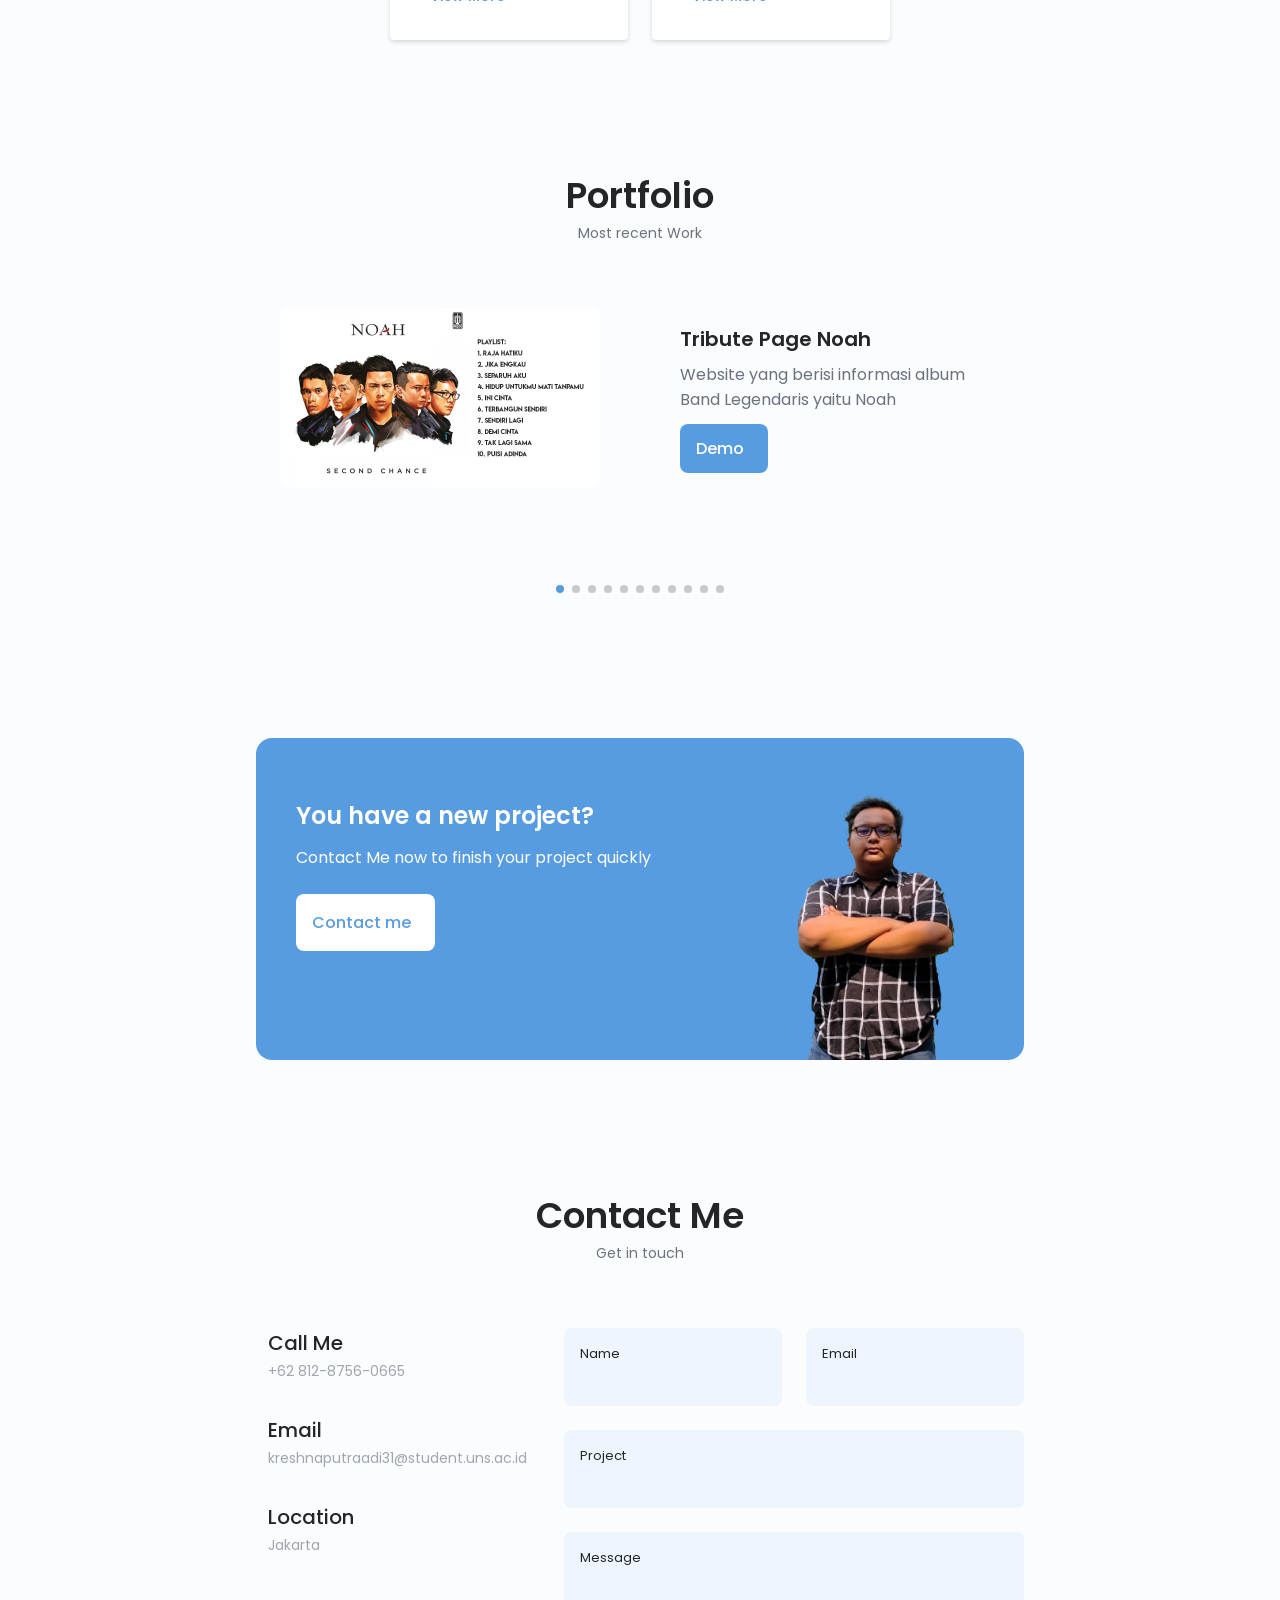
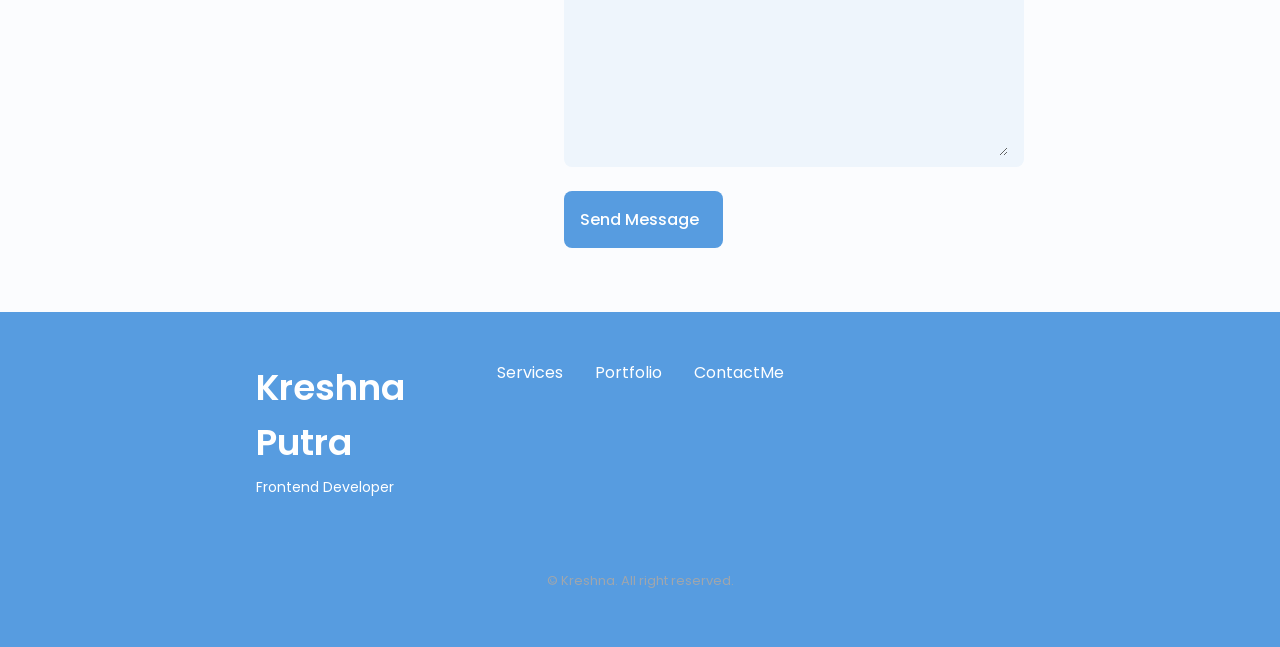
==== commit ed1fe4fb: "Update Web" ====
--- a/index.html
+++ b/index.html
@@ -88,8 +88,8 @@
           </div>
           <div class="home__data">
             <h1 class="home__title">Hi, I'am Kreshna</h1>
-            <h3 class="home__subtitle">Frontend Developer</h3>
-            <p class="home__description">Medium Level Experience in Web Design and Knowledge.</p>
+            <h3 class="home__subtitle">Quality Assurance Engineer</h3>
+            <p class="home__description">Intermediate Level Experience in Quality Assurance and Testing, including proficiency in test case design, test automation using Cypress JS, and bug tracking.</p>
             <a href="#contact" class="button button--flex"> Contact Me <i class="uil uil-message button__icon"></i> </a>
           </div>
         </div>
@@ -107,18 +107,18 @@
       <span class="section__subtitle">My Introduction</span>
 
       <div class="about__container container grid">
-        <img src="assets/img/kreshna3.jpeg" class="about__img" alt="" />
+        <img src="assets/img/kresh.jpg" class="about__img" alt="" />
         <div class="about__data">
           <p class="about__description">Intermediate Web developer, with considerable knowledge and several years of
             experience, works in web technologies. provide quality work</p>
 
           <div class="about__info">
-            <span class="about__info-title">1+</span>
+            <span class="about__info-title">2+</span>
             <span class="about__info-name">Years <br />
               experience</span>
           </div>
           <div class="about__info">
-            <span class="about__info-title">5+</span>
+            <span class="about__info-title">14+</span>
             <span class="about__info-name">Completed <br />
               Project</span>
           </div>
@@ -207,7 +207,7 @@
 
               <div class="">
                 <h1 class="skills__titles">Backend Dev</h1>
-                <span class="skills__subtitle">More than 8 Month</span>
+                <span class="skills__subtitle">More than 1 Years</span>
               </div>
 
               <i class="uil uil-angle-down skills__arrow"></i>
@@ -241,6 +241,54 @@
                 </div>
                 <div class="skills__bar">
                   <span class="skills__percentage skills__python"></span>
+                </div>
+              </div>
+            </div>
+          </div>
+        </div>
+
+        <div>
+          <!-- ==================skills 3================== -->
+          <div class="skills__content skills__close">
+            <div class="skills__header">
+              <i class="uil uil-server-network skills__icon"></i>
+
+              <div class="">
+                <h1 class="skills__titles">QA Engineer</h1>
+                <span class="skills__subtitle">More than 8 Month</span>
+              </div>
+
+              <i class="uil uil-angle-down skills__arrow"></i>
+            </div>
+
+            <div class="skills__list grid">
+              <div class="skills__data">
+                <div class="skills__titles">
+                  <h3 class="skills__name">Cypress</h3>
+                  <!-- <span class="skills__number">80%</span> -->
+                </div>
+                <div class="skills__bar">
+                  <span class="skills__percentage skills__cypress"></span>
+                </div>
+              </div>
+
+              <div class="skills__data">
+                <div class="skills__titles">
+                  <h3 class="skills__name">UI Testing</h3>
+                  <!-- <span class="skills__number">70%</span> -->
+                </div>
+                <div class="skills__bar">
+                  <span class="skills__percentage skills__ui_testing"></span>
+                </div>
+              </div>
+
+              <div class="skills__data">
+                <div class="skills__titles">
+                  <h3 class="skills__name">API Testing</h3>
+                  <!-- <span class="skills__number">55%</span> -->
+                </div>
+                <div class="skills__bar">
+                  <span class="skills__percentage skills__api"></span>
                 </div>
               </div>
             </div>
@@ -432,8 +480,28 @@
             </div>
             <div>
               <span class="qualification__rounder"></span>
+              <span class="qualification__line"></span>
+            </div>
+          </div>
+
+          <!--==================== QUALIFICATION 8 ====================-->
+          <div class="qualification__data">
+            <div></div>
+
+            <div>
+              <span class="qualification__rounder"></span>
               <!-- <span class="qualification__line"></span> -->
             </div>
+
+            <div>
+              <h3 class="qualification__title">QA Engineer</h3>
+              <span class="qualification__subtitle">Quality Assurance Engineer at PT Tebar for 7 months</span>
+              <div class="qualification__calendar">
+                <i class="uil uil-calendar-alt"></i>
+                August 2022 - February 2023
+              </div>
+            </div>
+            <!-- <span class="qualification__line"></span> -->
           </div>
         </div>
     </section>
@@ -447,9 +515,9 @@
         <!-- ================= SERVICES 1 ===================== -->
         <div class="services__content">
           <div>
-            <i class="uil uil-arrow services__icon"></i>
+            <i class="uil uil-layer-group services__icon"></i>
             <h3 class="services__title">
-              Frontend <br />
+              Fullstack <br />
               Developer
             </h3>
           </div>
@@ -462,7 +530,7 @@
           <div class="services__modal">
             <div class="services__modal-content">
               <h4 class="services__modal-title">
-                Frontend <br />
+                Fullstack <br />
                 Developer
               </h4>
               <i class="uil uil-times services__modal-close"></i>
@@ -470,7 +538,7 @@
               <ul class="services__modal-services grid">
                 <li class="services__modal-service">
                   <i class="uil uil-check-circle services__modal-icon"></i>
-                  <p>I develop the user interface</p>
+                  <p>Develop the user interface</p>
                 </li>
                 <li class="services__modal-service">
                   <i class="uil uil-check-circle services__modal-icon"></i>
@@ -478,40 +546,11 @@
                 </li>
                 <li class="services__modal-service">
                   <i class="uil uil-check-circle services__modal-icon"></i>
-                  <p>I create ux element interactions</p>
+                  <p>Create ux element interactions</p>
                 </li>
-              </ul>
-            </div>
-          </div>
-        </div>
-
-        <!-- ================= SERVICES 2 ===================== -->
-        <div class="services__content">
-          <div>
-            <i class="uil uil-database services__icon"></i>
-            <h3 class="services__title">
-              Backend <br />
-              Developer
-            </h3>
-          </div>
-
-          <span class="button button--flex button--small button--link services__button">
-            View More
-            <i class="uil uil-arrow-right button__icon"></i>
-          </span>
-
-          <div class="services__modal">
-            <div class="services__modal-content">
-              <h4 class="services__modal-title">
-                Backend <br />
-                Developer
-              </h4>
-              <i class="uil uil-times services__modal-close"></i>
-
-              <ul class="services__modal-services grid">
                 <li class="services__modal-service">
                   <i class="uil uil-check-circle services__modal-icon"></i>
-                  <p>I Develop Website Database</p>
+                  <p>Develop Website Database</p>
                 </li>
                 <li class="services__modal-service">
                   <i class="uil uil-check-circle services__modal-icon"></i>
@@ -525,6 +564,51 @@
             </div>
           </div>
         </div>
+
+        <!-- ================= SERVICES 2 ===================== -->
+        <div class="services__content">
+          <div>
+            <i class="uil uil-bug services__icon"></i>
+            <h3 class="services__title">
+              QA <br />
+              Engineer
+            </h3>
+          </div>
+
+          <span class="button button--flex button--small button--link services__button">
+            View More
+            <i class="uil uil-arrow-right button__icon"></i>
+          </span>
+
+          <div class="services__modal">
+            <div class="services__modal-content">
+              <h4 class="services__modal-title">
+                QA <br />
+                Engineer
+              </h4>
+              <i class="uil uil-times services__modal-close"></i>
+
+              <ul class="services__modal-services grid">
+                <li class="services__modal-service">
+                  <i class="uil uil-check-circle services__modal-icon"></i>
+                  <p>Manual Testing</p>
+                </li>
+                <li class="services__modal-service">
+                  <i class="uil uil-check-circle services__modal-icon"></i>
+                  <p>Automatic Testing using Cypress</p>
+                </li>
+                <li class="services__modal-service">
+                  <i class="uil uil-check-circle services__modal-icon"></i>
+                  <p>API Testing</p>
+                </li>
+                <li class="services__modal-service">
+                  <i class="uil uil-check-circle services__modal-icon"></i>
+                  <p>Bug Tracking</p>
+                </li>
+              </ul>
+            </div>
+          </div>
+        </div>
       </div>
     </section>
 
@@ -683,6 +767,16 @@
                 Demo
                 <i class="uil uil-arrow-right button__icon"></i>
               </a>
+            </div>
+          </div>
+          <!-- ========== PORTFOLIO 11 ========== -->
+          <div class="portfolio__content grid swiper-slide">
+            <img src="assets/img/TA.png" alt="" class="portfolio__img" />
+
+            <div class="portfolio__data">
+              <h3 class="portfolio__title">Absensi Terintegrasi To Do List</h3>
+              <p class="portfolio__description">Website Absensi yang tergabung dengan To Do List yang dapat digunakan pada StartUp dengan teknologi Framework Laravel
+              </p>
             </div>
           </div>
         </div>
--- a/assets/css/styles.css
+++ b/assets/css/styles.css
@@ -567,6 +567,18 @@
   width: 13%;
 }
 
+.skills__cypress {
+  width: 50%;
+}
+
+.skills__ui_testing {
+  width: 70%;
+}
+
+.skills__api {
+  width: 40%;
+}
+
 .skills__close .skills__list {
   height: 0;
   overflow: hidden;
@@ -666,7 +678,7 @@
 /*==================== SERVICES ====================*/
 .services__container {
   gap: 1.5rem;
-  grid-template-columns: repeat(2, 1fr);
+  grid-template-columns: repeat(3, 1fr);
 }
 
 .services__content {
@@ -1109,7 +1121,7 @@
   .project__container,
   .contact__container,
   .footer__container {
-    grid-template-columns: repeat(2, 1fr);
+    grid-template-columns: repeat(2, 2fr);
   }
 
   .qualification__sections {
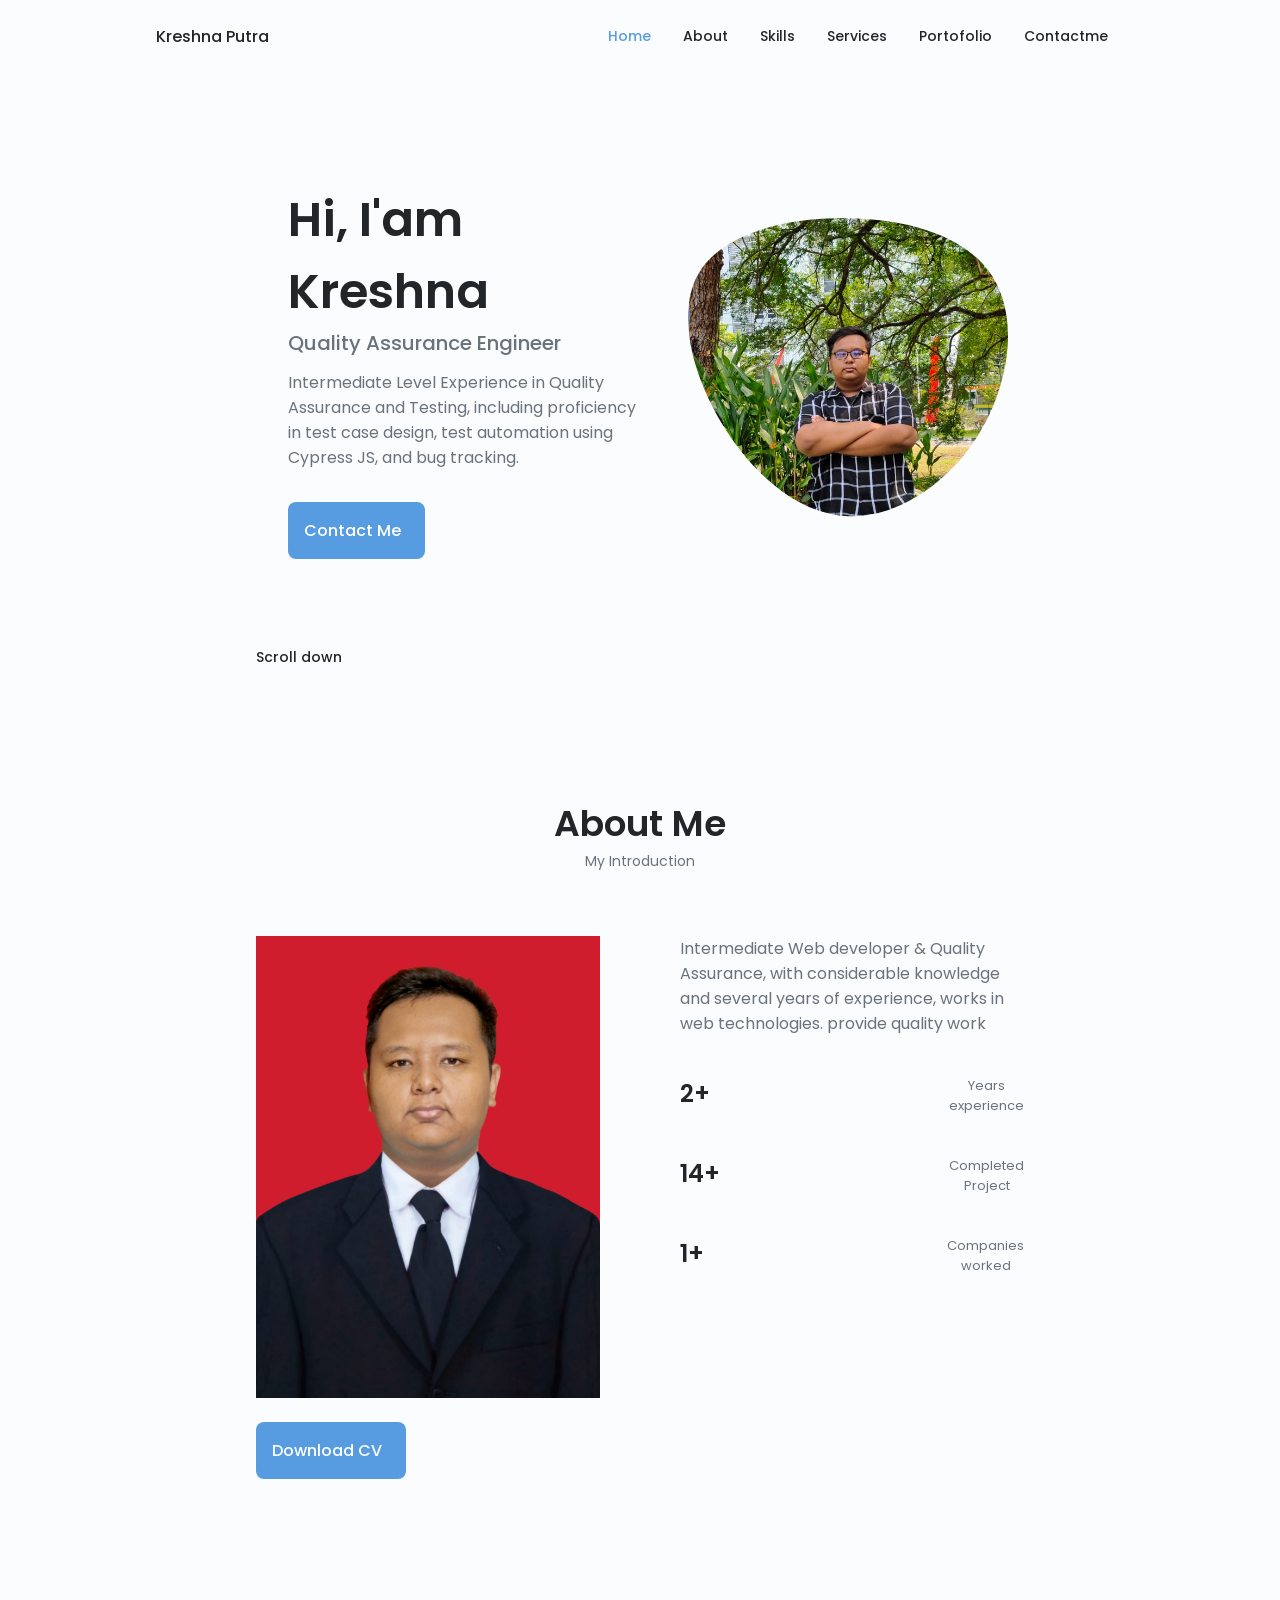
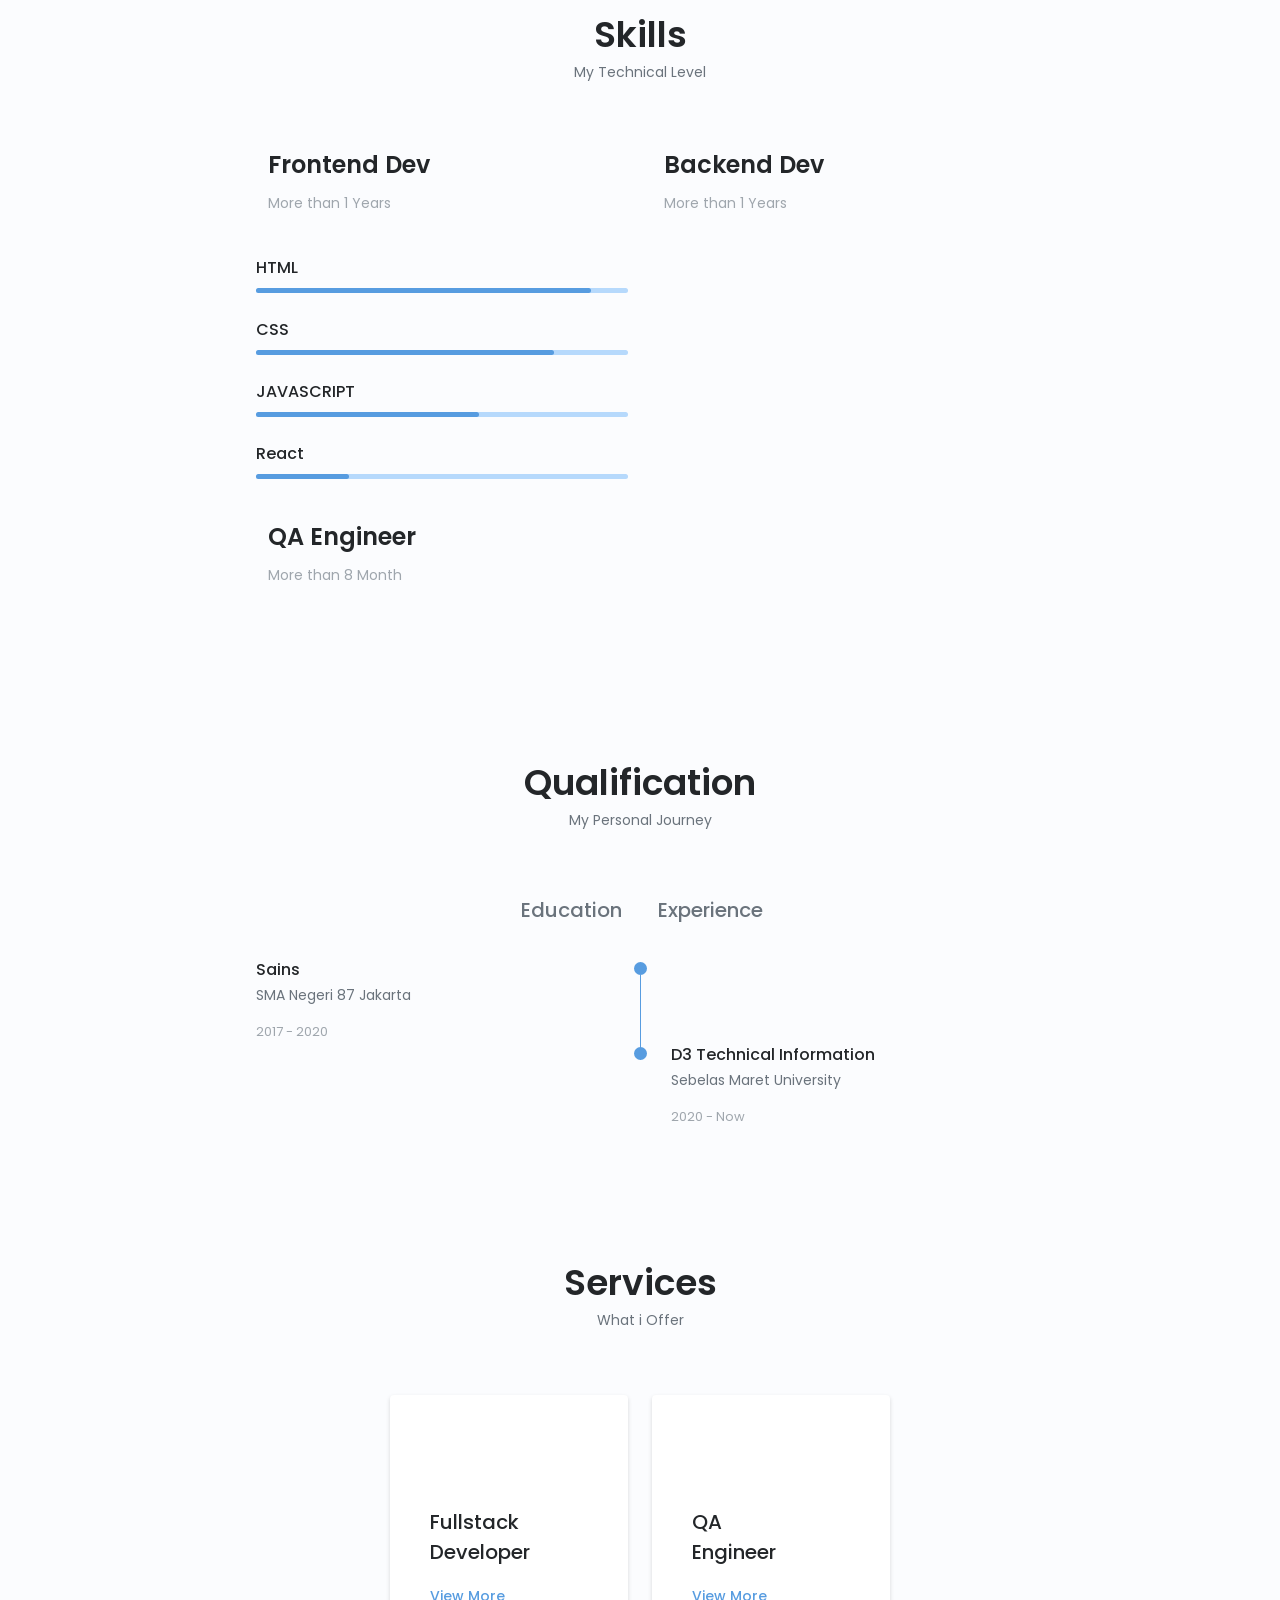
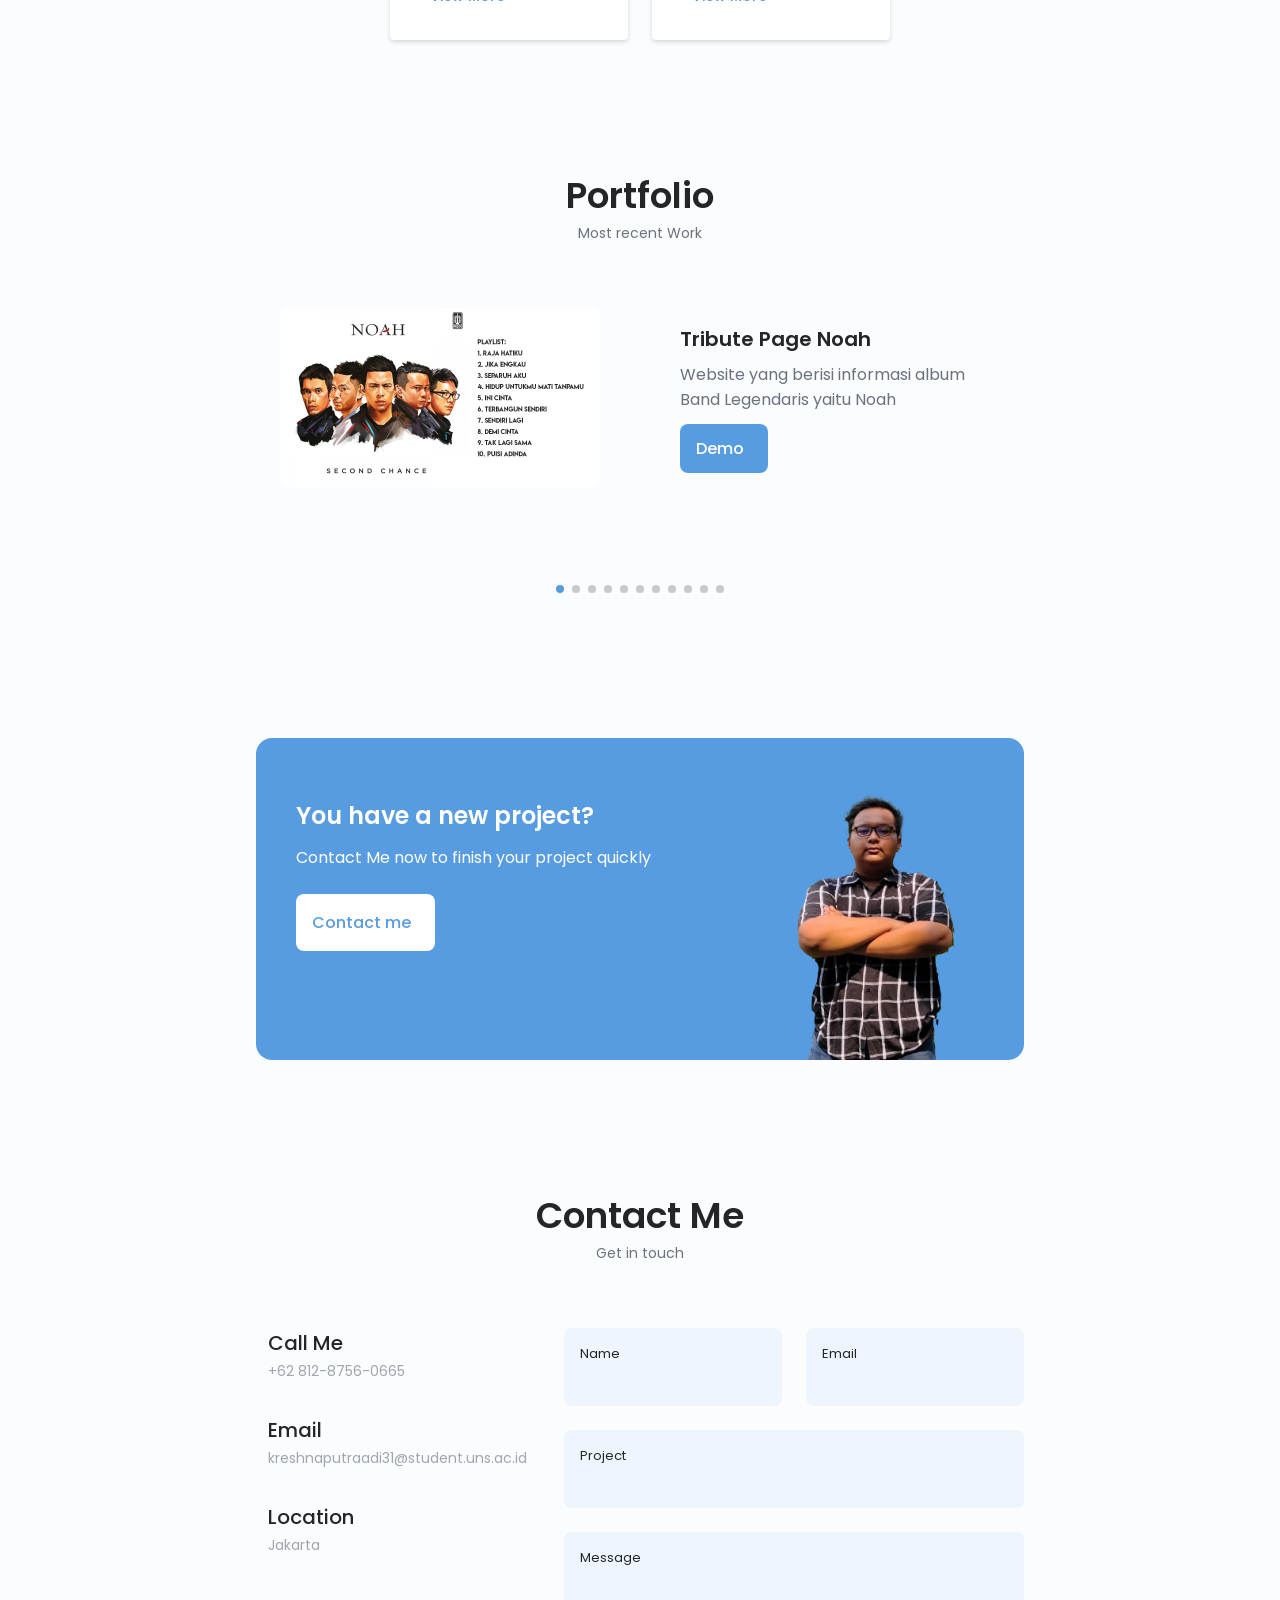
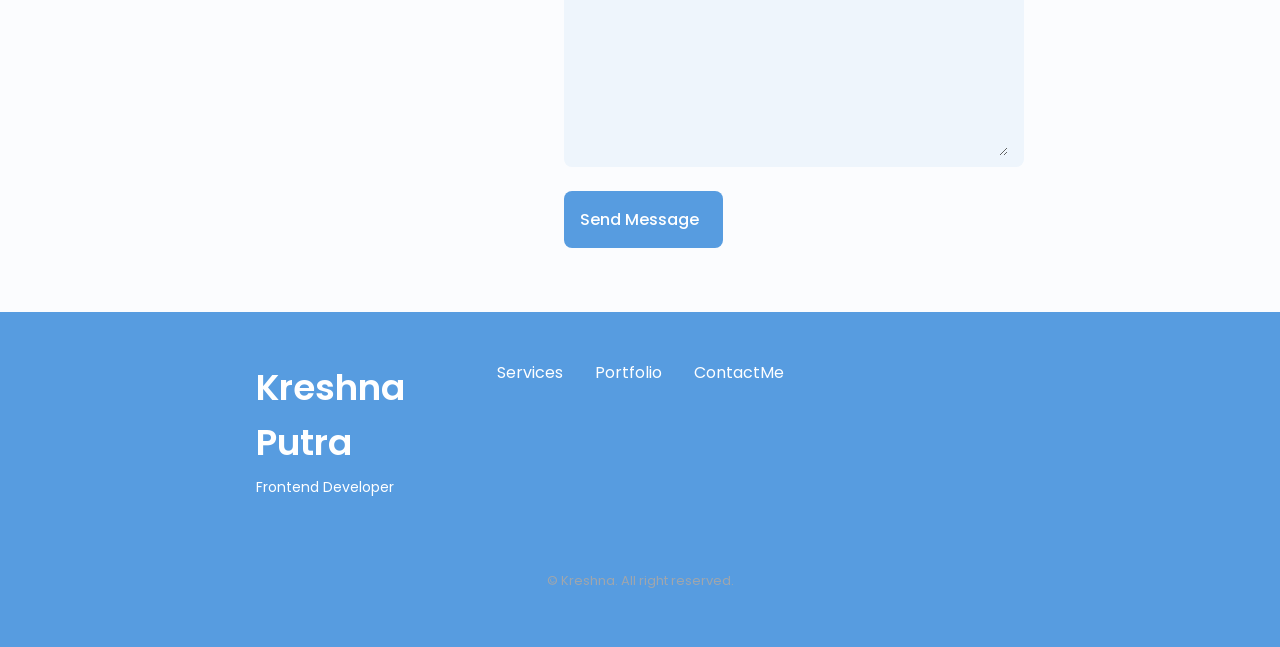
==== commit 8162b16a: "Update index.html" ====
--- a/index.html
+++ b/index.html
@@ -109,7 +109,7 @@
       <div class="about__container container grid">
         <img src="assets/img/kresh.jpg" class="about__img" alt="" />
         <div class="about__data">
-          <p class="about__description">Intermediate Web developer, with considerable knowledge and several years of
+          <p class="about__description">Intermediate Web developer & Quality Assurance, with considerable knowledge and several years of
             experience, works in web technologies. provide quality work</p>
 
           <div class="about__info">
@@ -923,4 +923,4 @@
   <script src="assets/js/main.js"></script>
 </body>
 
-</html>+</html>
